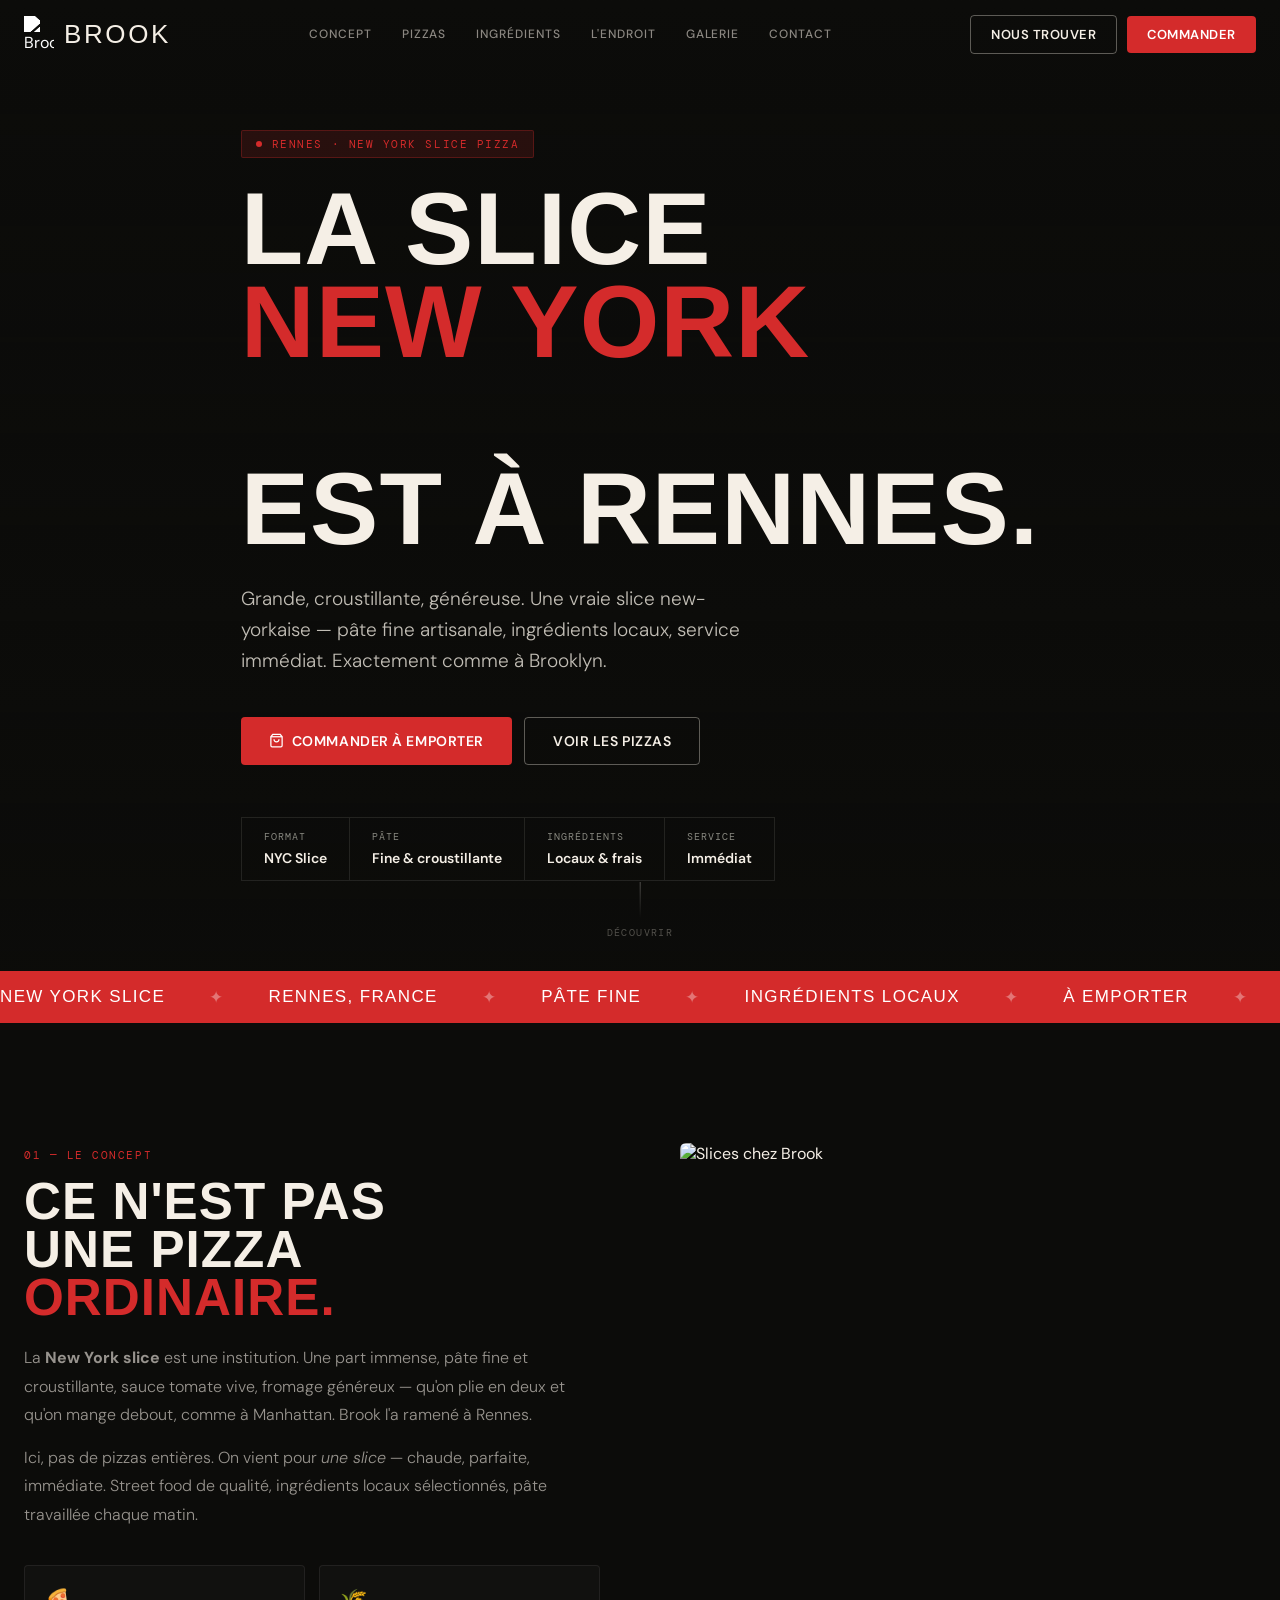
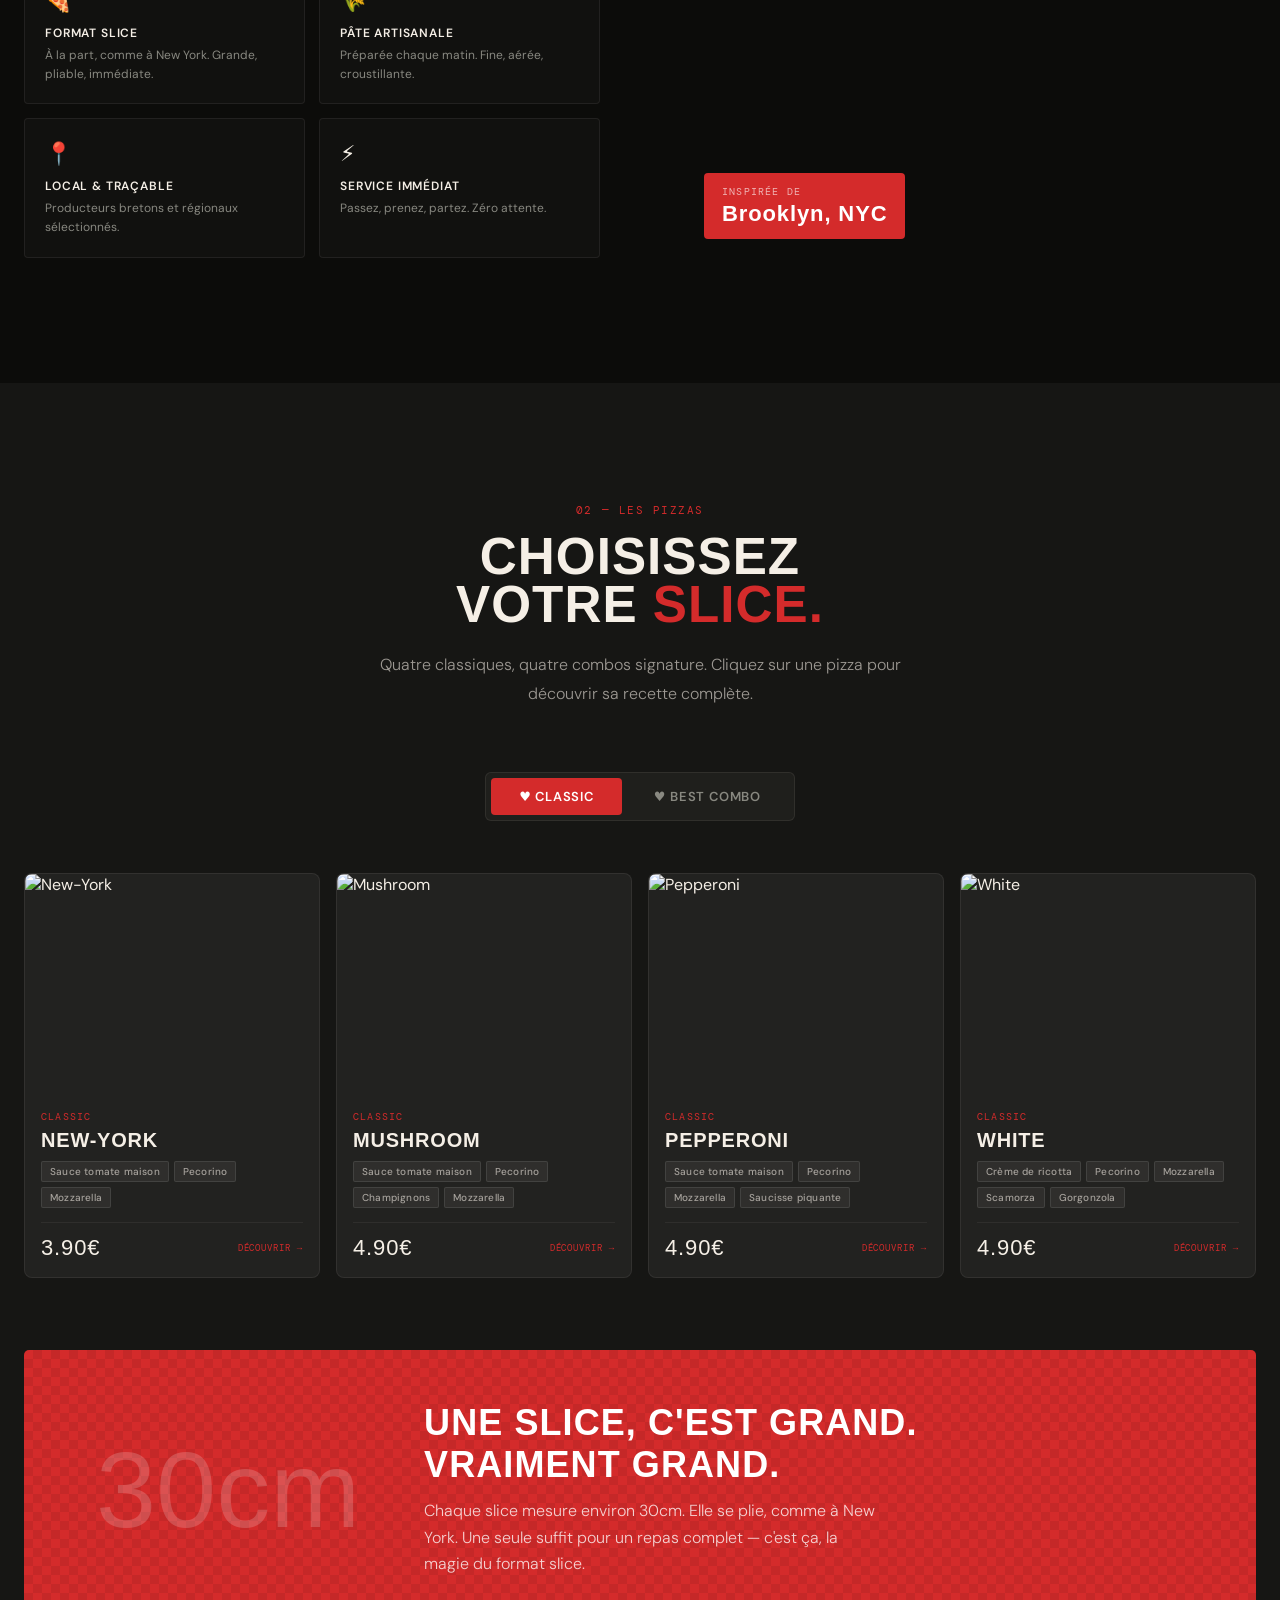
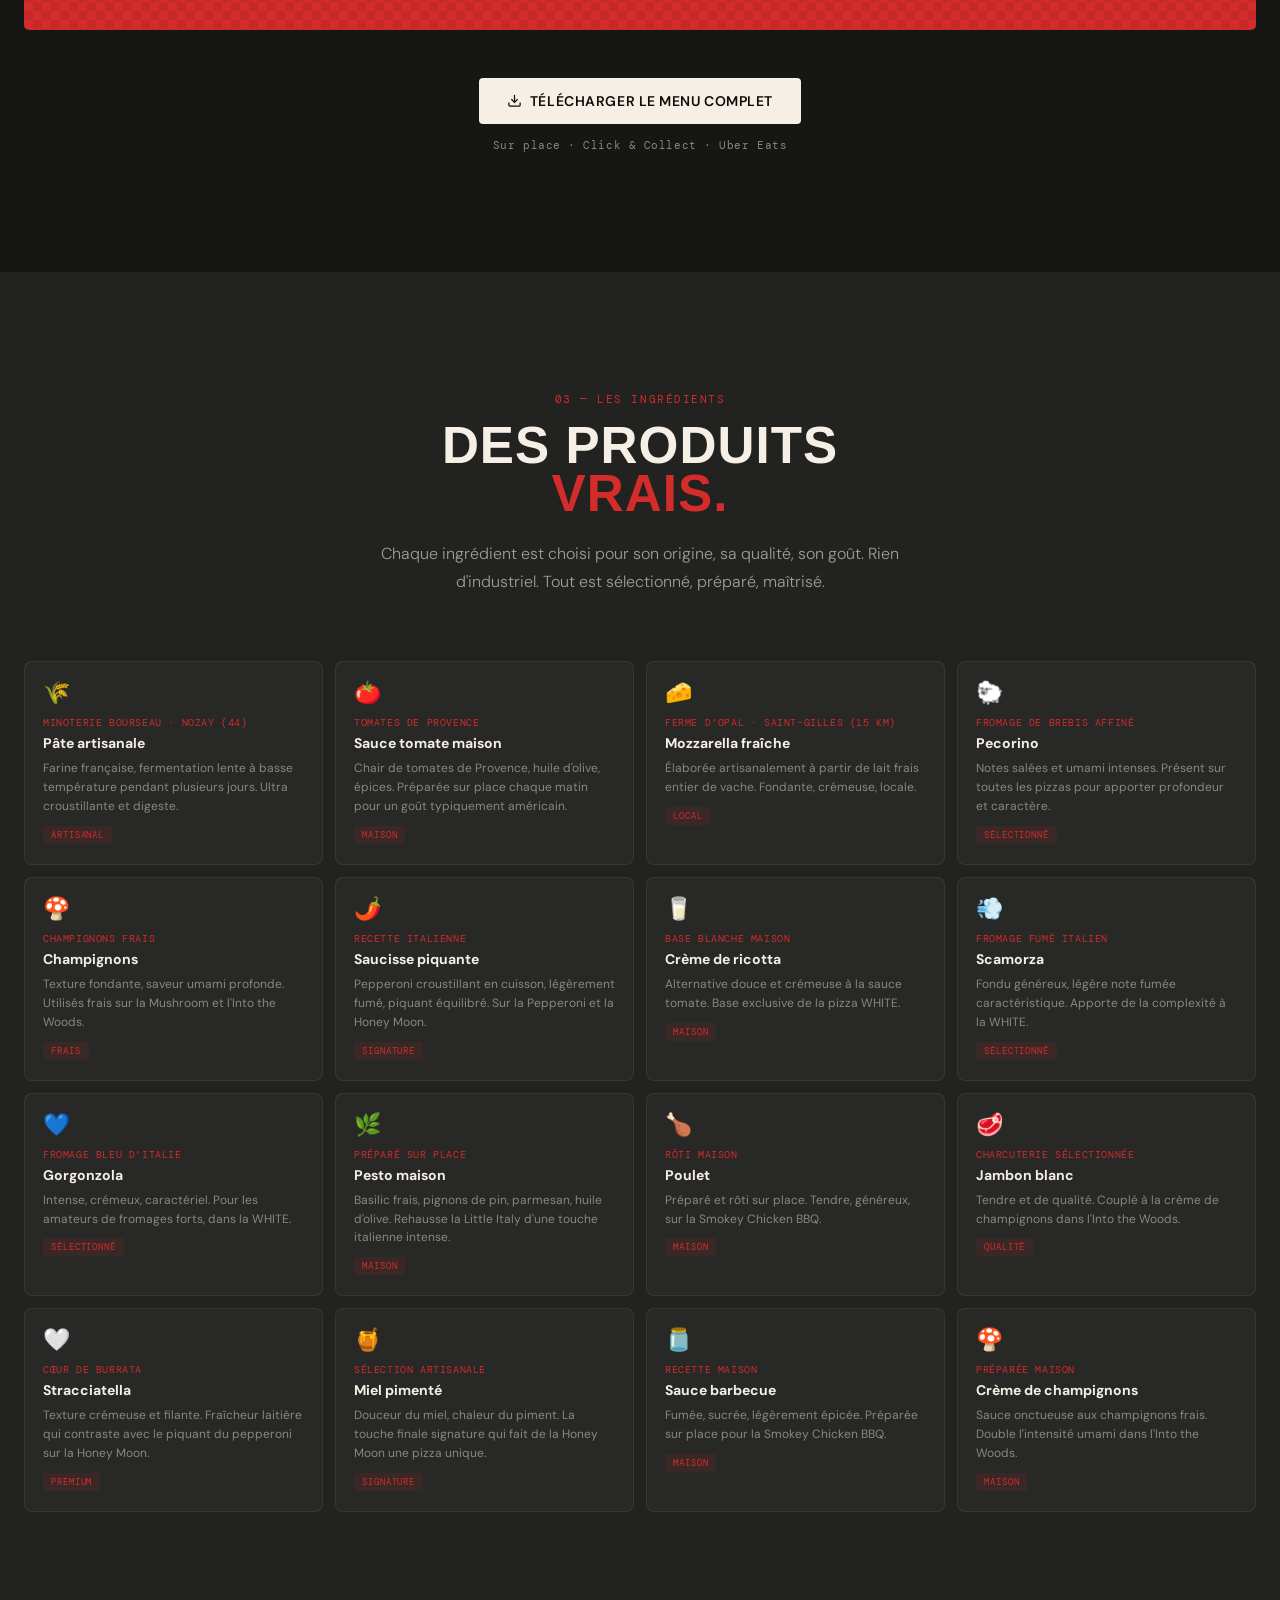
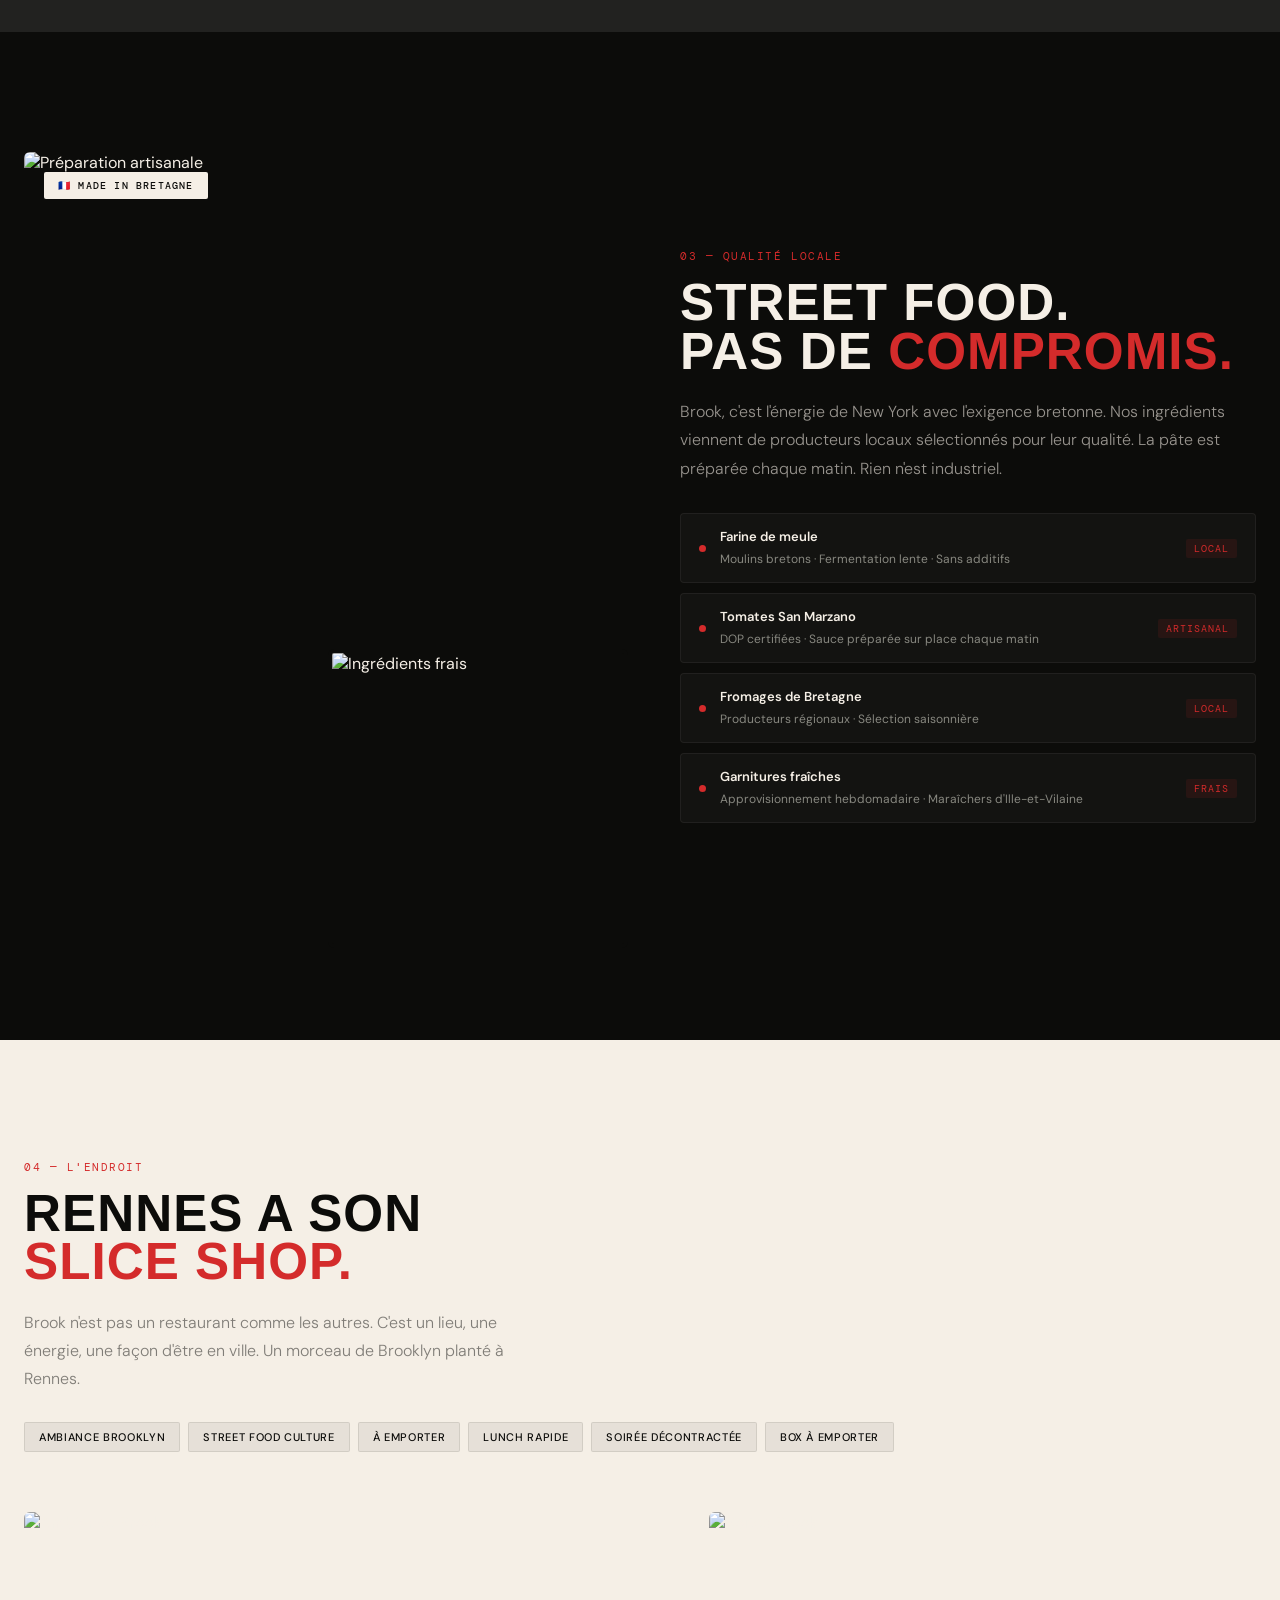
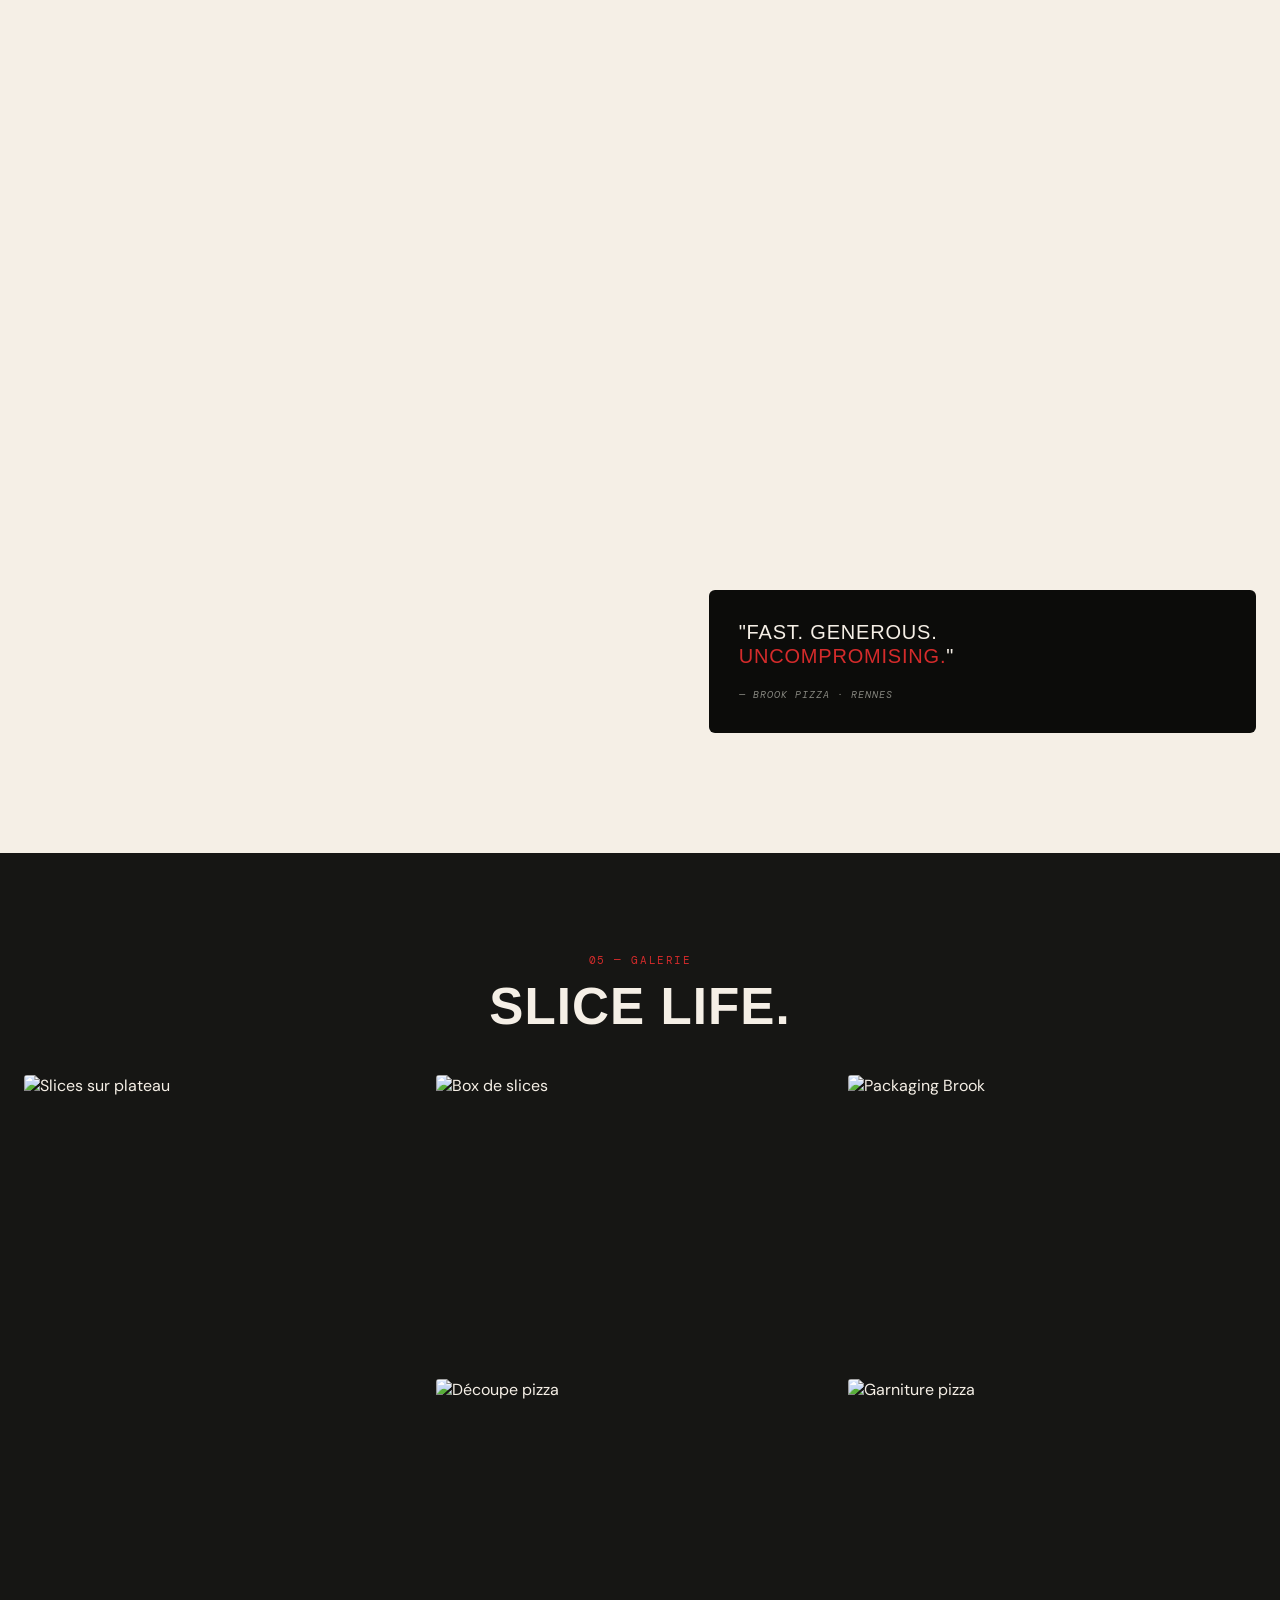
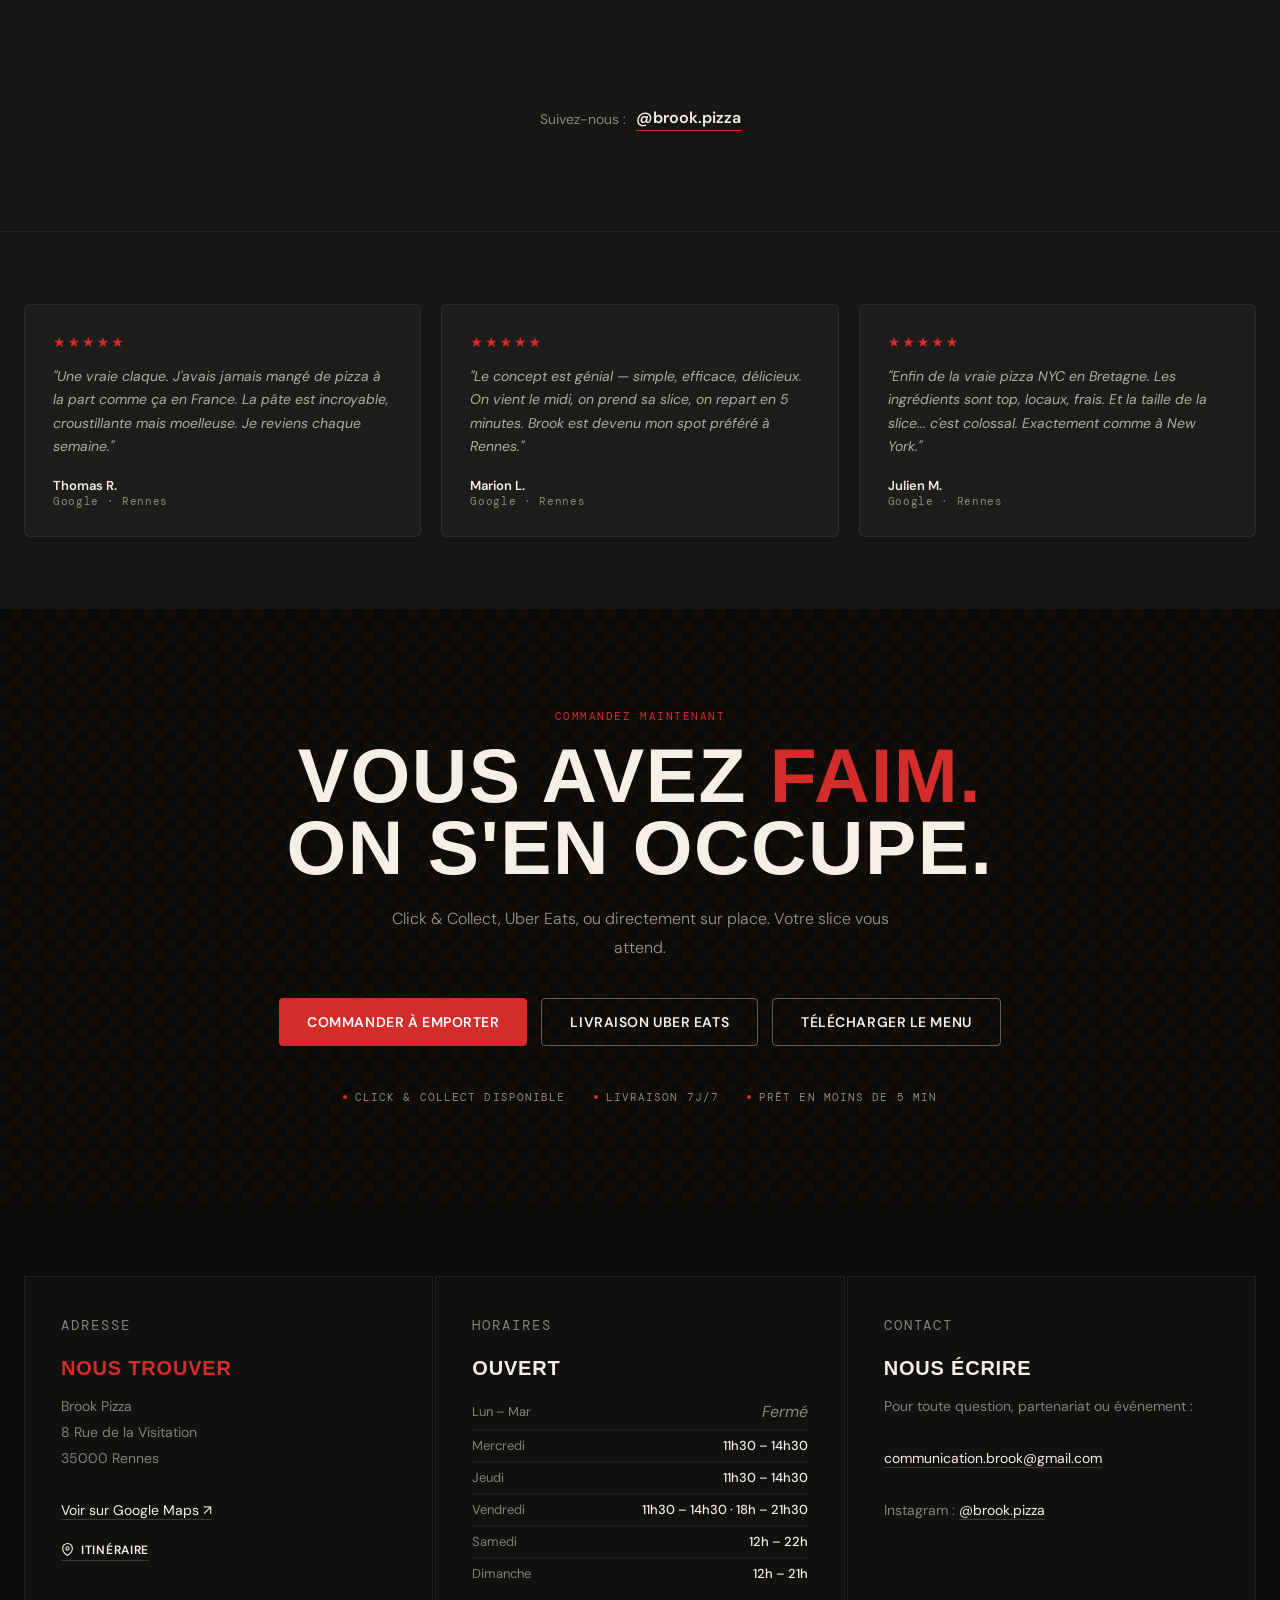
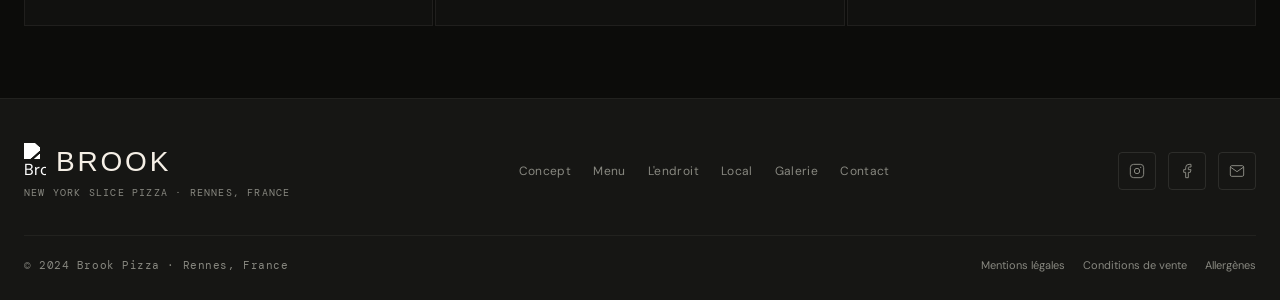
==== index.html @ 78066fda "Initial commit" ====
<!DOCTYPE html>
<html lang="fr">
<head>
  <meta charset="UTF-8" />
  <meta name="viewport" content="width=device-width, initial-scale=1.0" />
  <title>BROOK — New York Slice Pizza · Rennes</title>
  <link rel="icon" type="image/png" href="favicon.png">
  <meta name="description" content="La vraie slice new-yorkaise à Rennes. Pâte fine et croustillante, garniture généreuse, ingrédients locaux. À emporter ou en livraison." />
  <link rel="preconnect" href="https://fonts.googleapis.com" />
  <link rel="preconnect" href="https://fonts.gstatic.com" crossorigin />
  <link href="https://fonts.googleapis.com/css2?family=DM+Sans:ital,wght@0,300;0,400;0,500;0,600;1,400&family=DM+Mono:wght@400;500&display=swap" rel="stylesheet" />
  <style>
    /* ─── Reset & Tokens ─────────────────────────────────────── */
    @font-face {
      font-family: 'Heavitas';
      src: url('Heavitas.woff2') format('woff2');
      font-weight: 900;
      font-style: normal;
      font-display: swap;
    }
    @font-face {
      font-family: 'Coppa';
      src: url('coppa.woff2') format('woff2');
      font-weight: 400;
      font-style: normal;
      font-display: swap;
    }
    *, *::before, *::after { box-sizing: border-box; margin: 0; padding: 0; }
    :root {
      --coal:      #0C0C0A;
      --coal-mid:  #161614;
      --coal-soft: #222220;
      --cream:     #F5EFE6;
      --cream-dark:#EAE3D8;
      --red:       #D42B2B;
      --red-dark:  #A81F1F;
      --white:     #FFFFFF;
      --muted:     #888880;
      --font-head: 'Heavitas', 'Anton', Impact, sans-serif;
      --font-body: 'Coppa', 'DM Sans', system-ui, sans-serif;
      --font-mono: 'DM Mono', monospace;
    }
    html { scroll-behavior: smooth; font-size: 16px; }
    body { background: var(--coal); color: var(--cream); font-family: var(--font-body); -webkit-font-smoothing: antialiased; overflow-x: hidden; cursor: url('cursor-red.svg') 26 26, auto; }
    a, button, [onclick] { cursor: url('cursor-red.svg') 26 26, pointer; }
    #experience, #experience a, #experience button { cursor: url('cursor-dark.svg') 26 26, auto; }
    body.loading { overflow: hidden; }
    img { display: block; max-width: 100%; }
    a { text-decoration: none; color: inherit; }
    button { cursor: pointer; border: none; font-family: var(--font-body); }

    /* ─── LOADER ──────────────────────────────────────────────── */
    #loader {
      position: fixed; inset: 0; z-index: 9999;
      background: var(--cream);
      display: flex; flex-direction: column;
      align-items: center; justify-content: center;
      transition: transform 0.9s cubic-bezier(0.76, 0, 0.24, 1);
    }
    #loader.hide { transform: translateY(-100%); }

    .loader-inner { display: flex; flex-direction: column; align-items: center; gap: 0; }

    /* Logo container — clip reveals from top */
    .loader-logo-wrap {
      width: 100px; height: 100px;
      display: flex; align-items: center; justify-content: center;
      overflow: hidden;
      clip-path: inset(100% 0 0 0);
      animation: logoReveal 0.7s cubic-bezier(0.22, 1, 0.36, 1) 0.3s forwards;
    }
    @keyframes logoReveal {
      to { clip-path: inset(0% 0 0 0); }
    }
    .loader-logo-wrap img { width: 150px; height: auto; }

    /* BROOK wordmark — slides up */
    .loader-wordmark {
      font-family: var(--font-head);
      font-size: 52px; letter-spacing: 0.12em; color: var(--coal);
      text-transform: uppercase; line-height: 1;
      overflow: hidden; margin-top: 16px;
    }
    .loader-wordmark span {
      display: block;
      transform: translateY(100%);
      animation: wordSlide 0.6s cubic-bezier(0.22, 1, 0.36, 1) 0.7s forwards;
    }
    @keyframes wordSlide { to { transform: translateY(0); } }

    /* Tagline */
    .loader-tagline {
      font-family: var(--font-mono); font-size: 11px;
      letter-spacing: 0.18em; text-transform: uppercase; color: var(--muted);
      margin-top: 10px; opacity: 0;
      animation: fadeIn 0.5s ease 1.1s forwards;
    }
    @keyframes fadeIn { to { opacity: 1; } }

    /* Progress bar */
    .loader-bar-wrap {
      width: 160px; height: 2px; background: rgba(12,12,10,0.12);
      border-radius: 2px; margin-top: 36px; overflow: hidden;
      opacity: 0; animation: fadeIn 0.4s ease 1s forwards;
    }
    .loader-bar {
      height: 100%; width: 0; background: var(--red);
      border-radius: 2px;
      animation: barFill 1s cubic-bezier(0.4, 0, 0.2, 1) 1.1s forwards;
    }
    @keyframes barFill { to { width: 100%; } }

    /* ─── Utility ─────────────────────────────────────────────── */
    .container { max-width: 1280px; margin: 0 auto; padding: 0 24px; }
    .reveal { opacity: 0; transform: translateY(28px); transition: opacity 0.65s ease, transform 0.65s ease; }
    .reveal.visible { opacity: 1; transform: none; }
    .reveal-left { opacity: 0; transform: translateX(-36px); transition: opacity 0.65s ease, transform 0.65s ease; }
    .reveal-left.visible { opacity: 1; transform: none; }
    .reveal-right { opacity: 0; transform: translateX(36px); transition: opacity 0.65s ease, transform 0.65s ease; }
    .reveal-right.visible { opacity: 1; transform: none; }

    /* ─── Buttons ─────────────────────────────────────────────── */
    .btn {
      display: inline-flex; align-items: center; gap: 8px;
      padding: 14px 28px; border-radius: 4px;
      font-family: var(--font-body); font-weight: 600; font-size: 14px;
      letter-spacing: 0.04em; text-transform: uppercase;
      transition: all 0.2s ease; white-space: nowrap;
    }
    .btn-red { background: var(--red); color: #fff; }
    .btn-red:hover { background: var(--red-dark); transform: translateY(-1px); box-shadow: 0 8px 24px rgba(212,43,43,0.35); }
    .btn-outline { background: transparent; color: var(--cream); border: 1.5px solid rgba(245,239,230,0.35); }
    .btn-outline:hover { border-color: var(--cream); background: rgba(245,239,230,0.06); }
    .btn-cream { background: var(--cream); color: var(--coal); }
    .btn-cream:hover { background: #fff; transform: translateY(-1px); box-shadow: 0 8px 24px rgba(245,239,230,0.15); }
    .btn-sm { padding: 10px 20px; font-size: 13px; }

    /* ─── NAV ─────────────────────────────────────────────────── */
    #nav {
      position: fixed; top: 0; left: 0; right: 0; z-index: 100;
      transition: background 0.3s ease, box-shadow 0.3s ease;
    }
    #nav.scrolled {
      background: rgba(12,12,10,0.94);
      backdrop-filter: blur(14px);
      box-shadow: 0 1px 0 rgba(255,255,255,0.05);
    }
    .nav-inner { display: flex; align-items: center; justify-content: space-between; height: 68px; }
    .nav-logo { display: flex; align-items: center; gap: 10px; }
    .nav-logo img { width: 30px; height: auto; }
    .nav-logo span {
      font-family: var(--font-head); font-size: 26px; letter-spacing: 0.1em;
      color: var(--cream); line-height: 1;
    }
    .nav-links { display: flex; align-items: center; gap: 30px; }
    .nav-links a {
      font-size: 12px; font-weight: 500; letter-spacing: 0.08em;
      text-transform: uppercase; color: rgba(245,239,230,0.55);
      transition: color 0.2s;
    }
    .nav-links a:hover { color: var(--cream); }
    .nav-ctas { display: flex; align-items: center; gap: 10px; }
    .nav-burger { display: none; flex-direction: column; gap: 5px; padding: 8px; background: none; }
    .nav-burger span { display: block; width: 24px; height: 1.5px; background: var(--cream); }

    /* Mobile */
    .mobile-menu {
      display: none; position: fixed; inset: 0; background: var(--coal);
      z-index: 99; flex-direction: column; align-items: center; justify-content: center; gap: 28px;
    }
    .mobile-menu.open { display: flex; }
    .mobile-menu a { font-family: var(--font-head); font-size: 38px; letter-spacing: 0.06em; color: var(--cream); text-transform: uppercase; }
    .mobile-menu a:hover { color: var(--red); }

    /* ─── HERO ────────────────────────────────────────────────── */
    #hero { position: relative; min-height: 100vh; display: flex; align-items: center; overflow: hidden; }
    .hero-bg {
      position: absolute; inset: 0;
      background:
        linear-gradient(to bottom, rgba(12,12,10,0.5) 0%, rgba(12,12,10,0.25) 35%, rgba(12,12,10,0.82) 100%);
    }
    .hero-img {
      position: absolute; inset: 0;
      background: url('SHOOT_BROOK-12.webp') center/cover no-repeat;
      z-index: -1;
      transform: scale(1.04);
      animation: heroZoom 12s ease-out forwards;
    }
    @keyframes heroZoom { to { transform: scale(1); } }
    .hero-content { position: relative; z-index: 2; padding: 130px 0 90px; }
    .hero-eyebrow {
      display: inline-flex; align-items: center; gap: 10px;
      background: rgba(212,43,43,0.14); border: 1px solid rgba(212,43,43,0.28);
      padding: 6px 14px; border-radius: 2px; margin-bottom: 24px;
    }
    .hero-eyebrow span { font-family: var(--font-mono); font-size: 11px; letter-spacing: 0.14em; text-transform: uppercase; color: var(--red); }
    .hero-dot { width: 6px; height: 6px; background: var(--red); border-radius: 50%; animation: pulse 2s infinite; }
    @keyframes pulse { 0%,100%{opacity:1} 50%{opacity:0.25} }
    .hero-title {
      font-family: var(--font-head); font-size: clamp(54px, 8vw, 116px);
      line-height: 0.91; letter-spacing: 0.01em; text-transform: uppercase;
      color: var(--cream); margin-bottom: 28px;
    }
    .hero-title em { color: var(--red); font-style: normal; display: block; }
    .hero-sub { font-size: clamp(16px, 1.8vw, 19px); font-weight: 300; line-height: 1.65; color: rgba(245,239,230,0.78); max-width: 500px; margin-bottom: 40px; }
    .hero-ctas { display: flex; flex-wrap: wrap; gap: 12px; margin-bottom: 52px; }
    .hero-proof { display: flex; flex-wrap: wrap; align-items: stretch; }
    .proof-item { padding: 12px 22px; border: 1px solid rgba(245,239,230,0.1); border-right: none; }
    .proof-item:last-child { border-right: 1px solid rgba(245,239,230,0.1); }
    .proof-item p { font-family: var(--font-mono); font-size: 10px; letter-spacing: 0.1em; text-transform: uppercase; color: var(--muted); margin-bottom: 4px; }
    .proof-item strong { font-size: 14px; font-weight: 600; color: var(--cream); }
    .hero-scroll { position: absolute; bottom: 32px; left: 50%; transform: translateX(-50%); display: flex; flex-direction: column; align-items: center; gap: 8px; font-family: var(--font-mono); font-size: 10px; letter-spacing: 0.14em; text-transform: uppercase; color: rgba(245,239,230,0.3); z-index: 2; }
    .scroll-line { width: 1px; height: 36px; background: linear-gradient(to bottom, rgba(245,239,230,0.3), transparent); animation: sd 2s ease-in-out infinite; }
    @keyframes sd { 0%{opacity:0;transform:scaleY(0);transform-origin:top} 50%{opacity:1;transform:scaleY(1)} 100%{opacity:0;transform:scaleY(1);transform-origin:bottom} }

    /* ─── STRIP ───────────────────────────────────────────────── */
    .strip { background: var(--red); padding: 15px 0; overflow: hidden; white-space: nowrap; }
    .strip-inner { display: inline-flex; gap: 44px; animation: marquee 20s linear infinite; }
    .strip-inner span { font-family: var(--font-head); font-size: 17px; letter-spacing: 0.08em; text-transform: uppercase; color: #fff; flex-shrink: 0; }
    .strip-inner .sep { color: rgba(255,255,255,0.35); }
    @keyframes marquee { from{transform:translateX(0)} to{transform:translateX(-50%)} }

    /* ─── CONCEPT ─────────────────────────────────────────────── */
    #concept { padding: 120px 0; }
    .concept-grid { display: grid; grid-template-columns: 1fr 1fr; gap: 80px; align-items: center; }
    .concept-label { font-family: var(--font-mono); font-size: 11px; letter-spacing: 0.14em; text-transform: uppercase; color: var(--red); margin-bottom: 16px; }
    .section-title { font-family: var(--font-head); font-size: clamp(34px, 4vw, 60px); line-height: 0.94; letter-spacing: 0.02em; text-transform: uppercase; color: var(--cream); margin-bottom: 22px; }
    .section-title em { color: var(--red); font-style: normal; }
    .section-body { font-size: 16px; font-weight: 300; line-height: 1.78; color: rgba(245,239,230,0.6); margin-bottom: 28px; }
    .concept-pillars { display: grid; grid-template-columns: 1fr 1fr; gap: 14px; margin-top: 36px; }
    .pillar { padding: 20px; border: 1px solid rgba(245,239,230,0.07); border-radius: 4px; background: rgba(245,239,230,0.025); }
    .pillar-icon { font-size: 22px; margin-bottom: 10px; }
    .pillar h4 { font-size: 12px; font-weight: 600; letter-spacing: 0.07em; text-transform: uppercase; color: var(--cream); margin-bottom: 5px; }
    .pillar p { font-size: 12px; color: var(--muted); line-height: 1.55; }
    .concept-visual { position: relative; border-radius: 6px; overflow: hidden; aspect-ratio: 4/5; }
    .concept-visual img { width: 100%; height: 100%; object-fit: cover; }
    .concept-badge { position: absolute; bottom: 24px; left: 24px; background: var(--red); padding: 12px 18px; border-radius: 4px; }
    .concept-badge p { font-family: var(--font-mono); font-size: 10px; letter-spacing: 0.12em; text-transform: uppercase; color: rgba(255,255,255,0.65); margin-bottom: 3px; }
    .concept-badge strong { font-family: var(--font-head); font-size: 22px; color: #fff; letter-spacing: 0.04em; }

    /* ─── SLICES ──────────────────────────────────────────────── */
    #slice { padding: 120px 0; background: var(--coal-mid); }
    .slice-header { text-align: center; max-width: 580px; margin: 0 auto 64px; }
    .slice-grid { display: grid; grid-template-columns: repeat(3, 1fr); gap: 3px; }
    .slice-card { position: relative; overflow: hidden; aspect-ratio: 3/4; }
    .slice-card img { width: 100%; height: 100%; object-fit: cover; transition: transform 0.6s ease; }
    .slice-card:hover img { transform: scale(1.05); }
    .slice-overlay { position: absolute; inset: 0; background: linear-gradient(to top, rgba(12,12,10,0.92) 0%, transparent 55%); }
    .slice-content { position: absolute; bottom: 24px; left: 24px; right: 24px; }
    .slice-num { font-family: var(--font-mono); font-size: 10px; letter-spacing: 0.14em; text-transform: uppercase; color: var(--red); margin-bottom: 7px; }
    .slice-name { font-family: var(--font-head); font-size: 24px; letter-spacing: 0.04em; text-transform: uppercase; color: var(--cream); margin-bottom: 6px; }
    .slice-desc { font-size: 12px; color: rgba(245,239,230,0.55); line-height: 1.45; }
    .size-callout {
      display: flex; align-items: center; gap: 64px;
      padding: 52px 72px; margin-top: 72px;
      background: var(--red); border-radius: 5px; overflow: hidden; position: relative;
    }
    .size-callout::before { content:''; position:absolute; inset:0; background: repeating-conic-gradient(rgba(0,0,0,0.07) 0% 25%, transparent 0% 50%); background-size:18px 18px; }
    .size-callout>*{position:relative;z-index:1;}
    .size-number { font-family: var(--font-head); font-size: 108px; line-height: 1; color: rgba(255,255,255,0.18); flex-shrink: 0; }
    .size-text h3 { font-family: var(--font-head); font-size: 36px; text-transform: uppercase; color: #fff; letter-spacing: 0.03em; margin-bottom: 12px; }
    .size-text p { font-size: 16px; font-weight: 300; color: rgba(255,255,255,0.78); line-height: 1.65; max-width: 460px; }
    .slice-cta { text-align: center; margin-top: 48px; }
    .slice-note { font-family: var(--font-mono); font-size: 11px; color: var(--muted); margin-top: 14px; letter-spacing: 0.05em; }

    /* ─── LOCAL ───────────────────────────────────────────────── */
    #local { padding: 120px 0; }
    .local-grid { display: grid; grid-template-columns: 1fr 1fr; gap: 80px; align-items: center; }
    .local-visual { position: relative; }
    .local-img-main { border-radius: 6px; overflow: hidden; aspect-ratio: 3/4; }
    .local-img-main img { width: 100%; height: 100%; object-fit: cover; }
    .local-img-secondary { position: absolute; bottom: -28px; right: -28px; width: 52%; aspect-ratio: 1; border-radius: 6px; overflow: hidden; border: 4px solid var(--coal); }
    .local-img-secondary img { width: 100%; height: 100%; object-fit: cover; }
    .local-tag { position: absolute; top: 20px; left: 20px; background: var(--cream); color: var(--coal); padding: 7px 14px; border-radius: 2px; font-family: var(--font-mono); font-size: 10px; letter-spacing: 0.12em; text-transform: uppercase; font-weight: 500; }
    .ingredients-list { display: flex; flex-direction: column; gap: 10px; margin-top: 30px; }
    .ing-item { display: flex; align-items: center; gap: 14px; padding: 14px 18px; background: rgba(245,239,230,0.03); border: 1px solid rgba(245,239,230,0.06); border-radius: 4px; transition: background 0.2s; }
    .ing-item:hover { background: rgba(245,239,230,0.06); }
    .ing-dot { width: 7px; height: 7px; background: var(--red); border-radius: 50%; flex-shrink: 0; }
    .ing-text { flex: 1; }
    .ing-text strong { display: block; font-size: 13px; font-weight: 600; color: var(--cream); margin-bottom: 2px; }
    .ing-text span { font-size: 12px; color: var(--muted); }
    .ing-badge { font-family: var(--font-mono); font-size: 10px; letter-spacing: 0.1em; text-transform: uppercase; color: var(--red); background: rgba(212,43,43,0.1); padding: 3px 8px; border-radius: 2px; flex-shrink: 0; }

    /* ─── EXPERIENCE ──────────────────────────────────────────── */
    #experience { padding: 120px 0; background: var(--cream); }
    #experience .section-title { color: var(--coal); }
    #experience .section-body { color: rgba(12,12,10,0.5); }
    #experience .concept-label { color: var(--red); }
    .exp-grid { display: grid; grid-template-columns: 1.2fr 1fr; gap: 28px; margin-top: 60px; }
    .exp-main { border-radius: 6px; overflow: hidden; aspect-ratio: 4/5; }
    .exp-main img { width: 100%; height: 100%; object-fit: cover; }
    .exp-side { display: flex; flex-direction: column; gap: 14px; }
    .exp-small { border-radius: 6px; overflow: hidden; flex: 1; min-height: 180px; }
    .exp-small img { width: 100%; height: 100%; object-fit: cover; }
    .exp-quote { background: var(--coal); padding: 30px; border-radius: 6px; flex-shrink: 0; }
    .exp-quote blockquote { font-family: var(--font-head); font-size: 20px; text-transform: uppercase; letter-spacing: 0.04em; color: var(--cream); line-height: 1.2; margin-bottom: 14px; }
    .exp-quote blockquote em { color: var(--red); font-style: normal; }
    .exp-quote cite { font-family: var(--font-mono); font-size: 10px; letter-spacing: 0.1em; text-transform: uppercase; color: var(--muted); }
    .vibe-tags { display: flex; flex-wrap: wrap; gap: 8px; margin-top: 28px; }
    .vibe-tag { padding: 7px 14px; background: rgba(12,12,10,0.06); border-radius: 2px; font-size: 11px; font-weight: 500; letter-spacing: 0.06em; text-transform: uppercase; color: var(--coal); border: 1px solid rgba(12,12,10,0.09); }

    /* ─── GALLERY ─────────────────────────────────────────────── */
    #gallery { padding: 100px 0; background: var(--coal-mid); }
    .gallery-title { text-align: center; margin-bottom: 44px; }
    .gallery-grid { display: grid; grid-template-columns: repeat(3, 1fr); grid-auto-rows: 300px; gap: 4px; }
    .gallery-item { overflow: hidden; border-radius: 3px; }
    .gallery-item img { width: 100%; height: 100%; object-fit: cover; transition: transform 0.5s ease; }
    .gallery-item:hover img { transform: scale(1.06); }
    .gallery-item.tall { grid-row: span 2; }
    .gallery-social { display: flex; align-items: center; justify-content: center; gap: 10px; margin-top: 28px; }
    .gallery-social p { font-size: 14px; color: var(--muted); }
    .gallery-social a { color: var(--cream); font-weight: 600; border-bottom: 1px solid var(--red); padding-bottom: 2px; }

    /* ─── REVIEWS ─────────────────────────────────────────────── */
    .reviews { padding: 72px 0; background: var(--coal-mid); border-top: 1px solid rgba(245,239,230,0.05); }
    .reviews-grid { display: grid; grid-template-columns: repeat(3, 1fr); gap: 20px; }
    .review-card { padding: 28px; background: rgba(245,239,230,0.03); border: 1px solid rgba(245,239,230,0.07); border-radius: 6px; }
    .stars { color: var(--red); font-size: 14px; margin-bottom: 14px; letter-spacing: 2px; }
    .review-text { font-size: 14px; line-height: 1.68; color: rgba(245,239,230,0.68); margin-bottom: 18px; font-style: italic; }
    .review-author { display: flex; align-items: center; gap: 10px; }
    .review-name { font-size: 13px; font-weight: 600; color: var(--cream); }
    .review-meta { font-size: 11px; color: var(--muted); font-family: var(--font-mono); letter-spacing: 0.06em; }

    /* ─── ORDER ───────────────────────────────────────────────── */
    #order {
      padding: 100px 0; text-align: center; position: relative; overflow: hidden;
      background: url('SHOOT_BROOK-66.webp') center/cover no-repeat;
    }
    #order::before { content:''; position:absolute; inset:0; background: rgba(12,12,10,0.88); }
    #order::after { content:''; position:absolute; inset:0; background: repeating-conic-gradient(rgba(212,43,43,0.04) 0% 25%, transparent 0% 50%); background-size:22px 22px; }
    .order-inner { position: relative; z-index: 1; }
    .order-inner .section-title { font-size: clamp(44px, 6vw, 88px); }
    .order-inner .section-body { max-width: 520px; margin: 0 auto 36px; color: rgba(245,239,230,0.6); }
    .order-ctas { display: flex; flex-wrap: wrap; gap: 14px; justify-content: center; margin-bottom: 44px; }
    .order-options { display: flex; flex-wrap: wrap; justify-content: center; gap: 28px; }
    .order-option { display: flex; align-items: center; gap: 8px; font-family: var(--font-mono); font-size: 11px; letter-spacing: 0.1em; text-transform: uppercase; color: var(--muted); }
    .order-option::before { content:''; display:block; width:4px; height:4px; background:var(--red); border-radius:50%; }

    /* ─── INFO ────────────────────────────────────────────────── */
    #info { padding: 72px 0; }
    .info-grid { display: grid; grid-template-columns: repeat(3, 1fr); gap: 2px; }
    .info-block { padding: 36px; background: rgba(245,239,230,0.025); border: 1px solid rgba(245,239,230,0.06); }
    .info-label { font-family: var(--font-mono); font-size: 10px; letter-spacing: 0.14em; text-transform: uppercase; color: var(--red); margin-bottom: 18px; }
    .info-block h3 { font-family: var(--font-head); font-size: 20px; text-transform: uppercase; letter-spacing: 0.04em; color: var(--cream); margin-bottom: 14px; }
    .info-block p { font-size: 14px; line-height: 1.85; color: rgba(245,239,230,0.5); }
    .info-block a { color: var(--cream); border-bottom: 1px solid rgba(245,239,230,0.18); transition: border-color 0.2s; }
    .info-block a:hover { border-color: var(--red); }
    .hours-row { display: flex; justify-content: space-between; align-items: center; padding: 7px 0; border-bottom: 1px solid rgba(245,239,230,0.05); }
    .hours-row:last-child { border-bottom: none; }
    .hours-day { font-size: 13px; color: rgba(245,239,230,0.5); }
    .hours-time { font-size: 13px; font-weight: 500; color: var(--cream); }
    .hours-closed { color: var(--muted); font-style: italic; }
    .map-link { display: inline-flex; align-items: center; gap: 7px; margin-top: 18px; font-size: 12px; font-weight: 600; letter-spacing: 0.06em; text-transform: uppercase; color: var(--red); border-bottom: 1px solid rgba(212,43,43,0.25); padding-bottom: 2px; }

    /* ─── FOOTER ──────────────────────────────────────────────── */
    footer { background: var(--coal-mid); border-top: 1px solid rgba(245,239,230,0.05); padding: 44px 0 28px; }
    .footer-inner { display: flex; align-items: center; justify-content: space-between; flex-wrap: wrap; gap: 20px; margin-bottom: 36px; }
    .footer-logo-wrap { display: flex; align-items: center; gap: 10px; }
    .footer-logo-wrap img { width: 26px; height: auto; }
    .footer-logo { font-family: var(--font-head); font-size: 28px; letter-spacing: 0.1em; color: var(--cream); }
    .footer-tagline { font-family: var(--font-mono); font-size: 10px; letter-spacing: 0.12em; text-transform: uppercase; color: var(--muted); margin-top: 6px; }
    .footer-links { display: flex; gap: 22px; flex-wrap: wrap; }
    .footer-links a { font-size: 12px; color: var(--muted); transition: color 0.2s; letter-spacing: 0.03em; }
    .footer-links a:hover { color: var(--cream); }
    .footer-social { display: flex; gap: 12px; }
    .social-btn { width: 38px; height: 38px; border: 1px solid rgba(245,239,230,0.1); border-radius: 4px; display: flex; align-items: center; justify-content: center; color: var(--muted); transition: all 0.2s; }
    .social-btn:hover { border-color: var(--red); color: var(--red); }
    .footer-bottom { display: flex; align-items: center; justify-content: space-between; flex-wrap: wrap; gap: 10px; padding-top: 22px; border-top: 1px solid rgba(245,239,230,0.05); }
    .footer-bottom p { font-size: 11px; color: var(--muted); font-family: var(--font-mono); letter-spacing: 0.05em; }
    .footer-legal { display: flex; gap: 18px; }
    .footer-legal a { font-size: 11px; color: var(--muted); transition: color 0.2s; }
    .footer-legal a:hover { color: var(--cream); }

    /* ─── PIZZA TABS ─────────────────────────────────────────────── */
    .pizza-tabs {
      display: flex; align-items: center; justify-content: center;
      gap: 4px; margin: 0 auto 52px;
      background: rgba(245,239,230,0.04); border: 1px solid rgba(245,239,230,0.08);
      border-radius: 6px; padding: 5px; width: fit-content;
    }
    .pizza-tab {
      padding: 10px 28px; border-radius: 4px;
      font-family: var(--font-body); font-size: 13px; font-weight: 600;
      letter-spacing: 0.06em; text-transform: uppercase;
      color: var(--muted); background: transparent; border: none; cursor: pointer;
      transition: all 0.2s ease;
    }
    .pizza-tab.active { background: var(--red); color: #fff; }
    .pizza-tab:hover:not(.active) { color: var(--cream); }

    /* ─── PIZZA GRID ──────────────────────────────────────────────── */
    .pizza-grid { display: grid; grid-template-columns: repeat(4, 1fr); gap: 16px; margin-bottom: 60px; }
    .pizza-card[data-category="bestcombo"] { display: none; }
    .pizza-card {
      background: var(--coal-soft); border: 1px solid rgba(245,239,230,0.07);
      border-radius: 8px; overflow: hidden; cursor: pointer;
      transition: transform 0.25s ease, border-color 0.25s ease, box-shadow 0.25s ease;
    }
    .pizza-card:hover { transform: translateY(-5px); border-color: rgba(212,43,43,0.4); box-shadow: 0 20px 48px rgba(0,0,0,0.5); }
    .pizza-card-img { width: 100%; aspect-ratio: 4/3; overflow: hidden; }
    .pizza-card-img img { width: 100%; height: 100%; object-fit: cover; transition: transform 0.5s ease; }
    .pizza-card:hover .pizza-card-img img { transform: scale(1.06); }
    .pizza-card-body { padding: 16px; }
    .pizza-card-category { font-family: var(--font-mono); font-size: 10px; letter-spacing: 0.12em; text-transform: uppercase; color: var(--red); margin-bottom: 6px; }
    .pizza-card-name { font-family: var(--font-head); font-size: 20px; text-transform: uppercase; letter-spacing: 0.04em; color: var(--cream); line-height: 1.1; margin-bottom: 10px; }
    .pizza-card-ingredients { display: flex; flex-wrap: wrap; gap: 5px; margin-bottom: 14px; min-height: 46px; }
    .pizza-ing-tag { font-size: 10px; font-weight: 500; background: rgba(245,239,230,0.06); border: 1px solid rgba(245,239,230,0.1); padding: 3px 8px; border-radius: 2px; color: rgba(245,239,230,0.6); letter-spacing: 0.02em; }
    .pizza-card-footer { display: flex; align-items: center; justify-content: space-between; padding-top: 12px; border-top: 1px solid rgba(245,239,230,0.06); }
    .pizza-card-price { font-family: var(--font-head); font-size: 22px; color: var(--cream); letter-spacing: 0.04em; }
    .pizza-discover { font-family: var(--font-mono); font-size: 9px; letter-spacing: 0.1em; text-transform: uppercase; color: var(--red); }
    .pizza-discover::after { content: ' →'; }

    /* ─── PIZZA MODAL ─────────────────────────────────────────────── */
    .pizza-modal-overlay {
      position: fixed; inset: 0; z-index: 200;
      background: rgba(12,12,10,0.9); backdrop-filter: blur(12px);
      display: flex; align-items: center; justify-content: center; padding: 20px;
      opacity: 0; pointer-events: none; transition: opacity 0.3s ease;
    }
    .pizza-modal-overlay.open { opacity: 1; pointer-events: all; }
    .pizza-modal {
      position: relative; background: var(--coal-mid);
      border: 1px solid rgba(245,239,230,0.1); border-radius: 12px;
      width: 100%; max-width: 620px; overflow: hidden;
      transform: translateY(24px); transition: transform 0.35s cubic-bezier(0.22,1,0.36,1);
      max-height: 90vh; overflow-y: auto;
    }
    .pizza-modal-overlay.open .pizza-modal { transform: translateY(0); }
    .modal-img { width: 100%; aspect-ratio: 16/7; overflow: hidden; }
    .modal-img img { width: 100%; height: 100%; object-fit: cover; }
    .modal-body { padding: 30px 32px 32px; }
    .modal-category { font-family: var(--font-mono); font-size: 10px; letter-spacing: 0.14em; text-transform: uppercase; color: var(--red); margin-bottom: 8px; }
    .modal-name { font-family: var(--font-head); font-size: 44px; text-transform: uppercase; letter-spacing: 0.03em; color: var(--cream); line-height: 0.93; margin-bottom: 10px; }
    .modal-tagline { font-size: 14px; color: var(--muted); font-style: italic; margin-bottom: 14px; }
    .modal-desc { font-size: 15px; font-weight: 300; line-height: 1.72; color: rgba(245,239,230,0.62); margin-bottom: 26px; }
    .modal-section-title { font-family: var(--font-mono); font-size: 10px; letter-spacing: 0.14em; text-transform: uppercase; color: var(--muted); margin-bottom: 12px; }
    .modal-ingredients-list { display: flex; flex-wrap: wrap; gap: 8px; margin-bottom: 28px; }
    .modal-ing-chip { display: flex; align-items: center; gap: 8px; background: rgba(245,239,230,0.05); border: 1px solid rgba(245,239,230,0.1); padding: 8px 14px; border-radius: 4px; }
    .modal-ing-chip span { font-size: 13px; font-weight: 500; color: var(--cream); }
    .modal-ing-dot { width: 6px; height: 6px; background: var(--red); border-radius: 50%; flex-shrink: 0; }
    .modal-footer { display: flex; align-items: center; justify-content: space-between; flex-wrap: wrap; gap: 16px; padding-top: 22px; border-top: 1px solid rgba(245,239,230,0.08); }
    .modal-price { font-family: var(--font-head); font-size: 40px; color: var(--cream); letter-spacing: 0.04em; }
    .modal-price-note { font-family: var(--font-mono); font-size: 10px; letter-spacing: 0.1em; text-transform: uppercase; color: var(--muted); margin-top: 3px; }
    .modal-close-btn {
      position: absolute; top: 18px; right: 18px; z-index: 10;
      width: 38px; height: 38px; border-radius: 50%;
      background: rgba(12,12,10,0.7); border: 1px solid rgba(245,239,230,0.15);
      display: flex; align-items: center; justify-content: center;
      color: var(--cream); cursor: pointer; font-size: 16px; line-height: 1;
      transition: background 0.2s;
    }
    .modal-close-btn:hover { background: var(--red); border-color: var(--red); }

    /* ─── INGREDIENTS SECTION ─────────────────────────────────────── */
    #ingredients { padding: 120px 0; background: var(--coal-soft); }
    .ingredients-header { text-align: center; max-width: 560px; margin: 0 auto 64px; }
    .ingredients-mega-grid { display: grid; grid-template-columns: repeat(4, 1fr); gap: 12px; }
    .ingredient-block { background: rgba(245,239,230,0.03); border: 1px solid rgba(245,239,230,0.07); border-radius: 8px; padding: 20px 18px; transition: background 0.2s ease, border-color 0.2s ease; }
    .ingredient-block:hover { background: rgba(245,239,230,0.055); border-color: rgba(212,43,43,0.22); }
    .ingredient-icon { font-size: 22px; margin-bottom: 12px; line-height: 1; }
    .ingredient-origin { font-family: var(--font-mono); font-size: 10px; letter-spacing: 0.06em; text-transform: uppercase; color: var(--red); margin-bottom: 5px; }
    .ingredient-name { font-size: 14px; font-weight: 700; color: var(--cream); margin-bottom: 7px; }
    .ingredient-desc { font-size: 12px; color: var(--muted); line-height: 1.58; }
    .ingredient-badge { display: inline-block; margin-top: 10px; font-family: var(--font-mono); font-size: 9px; letter-spacing: 0.1em; text-transform: uppercase; color: var(--red); background: rgba(212,43,43,0.1); padding: 3px 8px; border-radius: 2px; }

    /* ─── Responsive ──────────────────────────────────────────── */
    @media(max-width:1024px){
      .concept-grid,.local-grid{grid-template-columns:1fr;gap:48px;}
      .local-img-secondary{display:none;}
      .exp-grid{grid-template-columns:1fr;}
      .size-callout{padding:40px;gap:40px;}
      .size-number{font-size:72px;}
      .pizza-grid{grid-template-columns:repeat(2,1fr);}
      .ingredients-mega-grid{grid-template-columns:repeat(3,1fr);}
    }
    @media(max-width:768px){
      .nav-links,.nav-ctas{display:none;}
      .nav-burger{display:flex;}
      .slice-grid{grid-template-columns:1fr;}
      .slice-card{aspect-ratio:16/9;}
      .gallery-grid{grid-template-columns:repeat(2,1fr);grid-auto-rows:200px;}
      .gallery-item.tall{grid-row:span 1;}
      .reviews-grid{grid-template-columns:1fr;}
      .info-grid{grid-template-columns:1fr;}
      .footer-inner{flex-direction:column;align-items:flex-start;}
      .concept-pillars{grid-template-columns:1fr;}
      .size-callout{flex-direction:column;gap:16px;padding:32px;}
      .pizza-grid{grid-template-columns:repeat(2,1fr);gap:12px;}
      .ingredients-mega-grid{grid-template-columns:repeat(2,1fr);}
      .pizza-tabs{width:100%;}
      .pizza-tab{flex:1;text-align:center;}
    }
    @media(max-width:480px){
      .container{padding:0 16px;}
      .hero-ctas{flex-direction:column;}
      .btn{width:100%;justify-content:center;}
      .pizza-grid{grid-template-columns:1fr;}
      .ingredients-mega-grid{grid-template-columns:1fr;}
    }
  </style>
</head>
<body class="loading">

<!-- ── LOADER ───────────────────────────────────────────────────── -->
<div id="loader">
  <div class="loader-inner">
    <div class="loader-logo-wrap">
      <img src="cropped-cropped-Pizza-Brook-105px.webp" alt="Brook logo" />
    </div>
    <div class="loader-wordmark"><span>BROOK</span></div>
    <p class="loader-tagline">New York Slice Pizza · Rennes</p>
    <div class="loader-bar-wrap">
      <div class="loader-bar" id="loaderBar"></div>
    </div>
  </div>
</div>

<!-- ── MOBILE MENU ───────────────────────────────────────────────── -->
<div class="mobile-menu" id="mobileMenu">
  <a href="#concept" onclick="closeMobile()">Concept</a>
  <a href="#slice" onclick="closeMobile()">Pizzas</a>
  <a href="#ingredients" onclick="closeMobile()">Ingrédients</a>
  <a href="#experience" onclick="closeMobile()">L'endroit</a>
  <a href="#gallery" onclick="closeMobile()">Galerie</a>
  <a href="#info" onclick="closeMobile()">Contact</a>
  <a href="https://www.ubereats.com/fr/store/brook/_uFwkwO8WtWCeoJPnlxq7g" target="_blank" rel="noopener" class="btn btn-red" style="margin-top:12px" onclick="closeMobile()">Commander</a>
</div>

<!-- ── NAV ──────────────────────────────────────────────────────── -->
<nav id="nav">
  <div class="container">
    <div class="nav-inner">
      <a href="#" class="nav-logo">
        <img src="logo-brook.svg" alt="Brook" style="filter:brightness(0) invert(1);" />
        <span>BROOK</span>
      </a>
      <div class="nav-links">
        <a href="#concept">Concept</a>
        <a href="#slice">Pizzas</a>
        <a href="#ingredients">Ingrédients</a>
        <a href="#experience">L'endroit</a>
        <a href="#gallery">Galerie</a>
        <a href="#info">Contact</a>
      </div>
      <div class="nav-ctas">
        <a href="#info" class="btn btn-outline btn-sm">Nous trouver</a>
        <a href="https://www.ubereats.com/fr/store/brook/_uFwkwO8WtWCeoJPnlxq7g" target="_blank" rel="noopener" class="btn btn-red btn-sm">Commander</a>
      </div>
      <button class="nav-burger" onclick="toggleMobile()" aria-label="Menu">
        <span></span><span></span><span></span>
      </button>
    </div>
  </div>
</nav>

<!-- ── HERO ─────────────────────────────────────────────────────── -->
<section id="hero">
  <div class="hero-img"></div>
  <div class="hero-bg"></div>
  <div class="container">
    <div class="hero-content">
      <div class="hero-eyebrow reveal">
        <div class="hero-dot"></div>
        <span>Rennes · New York Slice Pizza</span>
      </div>
      <h1 class="hero-title reveal">
        La slice<br/>
        <em>New York</em><br/>
        est à Rennes.
      </h1>
      <p class="hero-sub reveal">
        Grande, croustillante, généreuse. Une vraie slice new-yorkaise —
        pâte fine artisanale, ingrédients locaux, service immédiat.
        Exactement comme à Brooklyn.
      </p>
      <div class="hero-ctas reveal">
        <a href="https://www.ubereats.com/fr/store/brook/_uFwkwO8WtWCeoJPnlxq7g" target="_blank" rel="noopener" class="btn btn-red">
          <svg width="15" height="15" viewBox="0 0 24 24" fill="none" stroke="currentColor" stroke-width="2"><path d="M6 2L3 6v14a2 2 0 002 2h14a2 2 0 002-2V6l-3-4z"/><line x1="3" y1="6" x2="21" y2="6"/><path d="M16 10a4 4 0 01-8 0"/></svg>
          Commander à emporter
        </a>
        <a href="#slice" class="btn btn-outline">Voir les pizzas</a>
      </div>
      <div class="hero-proof reveal">
        <div class="proof-item"><p>Format</p><strong>NYC Slice</strong></div>
        <div class="proof-item"><p>Pâte</p><strong>Fine & croustillante</strong></div>
        <div class="proof-item"><p>Ingrédients</p><strong>Locaux & frais</strong></div>
        <div class="proof-item"><p>Service</p><strong>Immédiat</strong></div>
      </div>
    </div>
  </div>
  <div class="hero-scroll">
    <div class="scroll-line"></div>
    <span>Découvrir</span>
  </div>
</section>

<!-- ── STRIP ─────────────────────────────────────────────────────── -->
<div class="strip">
  <div class="strip-inner">
    <span>New York Slice</span><span class="sep">✦</span>
    <span>Rennes, France</span><span class="sep">✦</span>
    <span>Pâte Fine</span><span class="sep">✦</span>
    <span>Ingrédients Locaux</span><span class="sep">✦</span>
    <span>À Emporter</span><span class="sep">✦</span>
    <span>Uber Eats</span><span class="sep">✦</span>
    <span>Artisanal</span><span class="sep">✦</span>
    <span>Brook Rennes</span><span class="sep">✦</span>
    <!-- duplicate for seamless loop -->
    <span>New York Slice</span><span class="sep">✦</span>
    <span>Rennes, France</span><span class="sep">✦</span>
    <span>Pâte Fine</span><span class="sep">✦</span>
    <span>Ingrédients Locaux</span><span class="sep">✦</span>
    <span>À Emporter</span><span class="sep">✦</span>
    <span>Uber Eats</span><span class="sep">✦</span>
    <span>Artisanal</span><span class="sep">✦</span>
    <span>Brook Rennes</span><span class="sep">✦</span>
  </div>
</div>

<!-- ── CONCEPT ───────────────────────────────────────────────────── -->
<section id="concept">
  <div class="container">
    <div class="concept-grid">
      <div>
        <p class="concept-label reveal">01 — Le concept</p>
        <h2 class="section-title reveal">Ce n'est pas<br/>une pizza<br/><em>ordinaire.</em></h2>
        <p class="section-body reveal">
          La <strong>New York slice</strong> est une institution. Une part immense, pâte fine et croustillante,
          sauce tomate vive, fromage généreux — qu'on plie en deux et qu'on mange debout, comme à Manhattan.
          Brook l'a ramené à Rennes.
        </p>
        <p class="section-body reveal" style="margin-top:-14px;">
          Ici, pas de pizzas entières. On vient pour <em>une slice</em> — chaude, parfaite, immédiate.
          Street food de qualité, ingrédients locaux sélectionnés, pâte travaillée chaque matin.
        </p>
        <div class="concept-pillars">
          <div class="pillar reveal"><div class="pillar-icon">🍕</div><h4>Format slice</h4><p>À la part, comme à New York. Grande, pliable, immédiate.</p></div>
          <div class="pillar reveal"><div class="pillar-icon">🌾</div><h4>Pâte artisanale</h4><p>Préparée chaque matin. Fine, aérée, croustillante.</p></div>
          <div class="pillar reveal"><div class="pillar-icon">📍</div><h4>Local & traçable</h4><p>Producteurs bretons et régionaux sélectionnés.</p></div>
          <div class="pillar reveal"><div class="pillar-icon">⚡</div><h4>Service immédiat</h4><p>Passez, prenez, partez. Zéro attente.</p></div>
        </div>
      </div>
      <div class="concept-visual reveal-right">
        <img src="SHOOT_BROOK-33.webp" alt="Slices chez Brook" loading="lazy" />
        <div class="concept-badge">
          <p>Inspirée de</p>
          <strong>Brooklyn, NYC</strong>
        </div>
      </div>
    </div>
  </div>
</section>

<!-- ── SLICES / PIZZAS ──────────────────────────────────────────── -->
<section id="slice">
  <div class="container">
    <div class="slice-header">
      <p class="concept-label reveal">02 — Les pizzas</p>
      <h2 class="section-title reveal">Choisissez<br/>votre <em>slice.</em></h2>
      <p class="section-body reveal">Quatre classiques, quatre combos signature. Cliquez sur une pizza pour découvrir sa recette complète.</p>
    </div>

    <!-- Tabs Classic / Best Combo -->
    <div class="pizza-tabs reveal">
      <button class="pizza-tab active" data-tab="classic">♥ Classic</button>
      <button class="pizza-tab" data-tab="bestcombo">♥ Best Combo</button>
    </div>

    <!-- Pizza grid — 4 × 2 -->
    <div class="pizza-grid">

      <!-- ── CLASSIC ── -->
      <div class="pizza-card reveal" data-category="classic" onclick="openPizzaModal('new-york',this)">
        <div class="pizza-card-img"><img src="slice-new-york.webp" alt="New-York" loading="lazy" /></div>
        <div class="pizza-card-body">
          <p class="pizza-card-category">Classic</p>
          <h3 class="pizza-card-name">New-York</h3>
          <div class="pizza-card-ingredients">
            <span class="pizza-ing-tag">Sauce tomate maison</span>
            <span class="pizza-ing-tag">Pecorino</span>
            <span class="pizza-ing-tag">Mozzarella</span>
          </div>
          <div class="pizza-card-footer">
            <span class="pizza-card-price">3.90€</span>
            <span class="pizza-discover">Découvrir</span>
          </div>
        </div>
      </div>

      <div class="pizza-card reveal" data-category="classic" onclick="openPizzaModal('mushroom')">
        <div class="pizza-card-img"><img src="slice-mushroom.webp" alt="Mushroom" loading="lazy" /></div>
        <div class="pizza-card-body">
          <p class="pizza-card-category">Classic</p>
          <h3 class="pizza-card-name">Mushroom</h3>
          <div class="pizza-card-ingredients">
            <span class="pizza-ing-tag">Sauce tomate maison</span>
            <span class="pizza-ing-tag">Pecorino</span>
            <span class="pizza-ing-tag">Champignons</span>
            <span class="pizza-ing-tag">Mozzarella</span>
          </div>
          <div class="pizza-card-footer">
            <span class="pizza-card-price">4.90€</span>
            <span class="pizza-discover">Découvrir</span>
          </div>
        </div>
      </div>

      <div class="pizza-card reveal" data-category="classic" onclick="openPizzaModal('pepperoni')">
        <div class="pizza-card-img"><img src="slice-pepporini.webp" alt="Pepperoni" loading="lazy" /></div>
        <div class="pizza-card-body">
          <p class="pizza-card-category">Classic</p>
          <h3 class="pizza-card-name">Pepperoni</h3>
          <div class="pizza-card-ingredients">
            <span class="pizza-ing-tag">Sauce tomate maison</span>
            <span class="pizza-ing-tag">Pecorino</span>
            <span class="pizza-ing-tag">Mozzarella</span>
            <span class="pizza-ing-tag">Saucisse piquante</span>
          </div>
          <div class="pizza-card-footer">
            <span class="pizza-card-price">4.90€</span>
            <span class="pizza-discover">Découvrir</span>
          </div>
        </div>
      </div>

      <div class="pizza-card reveal" data-category="classic" onclick="openPizzaModal('white')">
        <div class="pizza-card-img"><img src="slice-white.webp" alt="White" loading="lazy" /></div>
        <div class="pizza-card-body">
          <p class="pizza-card-category">Classic</p>
          <h3 class="pizza-card-name">White</h3>
          <div class="pizza-card-ingredients">
            <span class="pizza-ing-tag">Crème de ricotta</span>
            <span class="pizza-ing-tag">Pecorino</span>
            <span class="pizza-ing-tag">Mozzarella</span>
            <span class="pizza-ing-tag">Scamorza</span>
            <span class="pizza-ing-tag">Gorgonzola</span>
          </div>
          <div class="pizza-card-footer">
            <span class="pizza-card-price">4.90€</span>
            <span class="pizza-discover">Découvrir</span>
          </div>
        </div>
      </div>

      <!-- ── BEST COMBO (masqué par défaut) ── -->
      <div class="pizza-card reveal" data-category="bestcombo" onclick="openPizzaModal('little-italy')">
        <div class="pizza-card-img"><img src="SHOOT_BROOK-42.webp" alt="Little Italy" loading="lazy" /></div>
        <div class="pizza-card-body">
          <p class="pizza-card-category">Best Combo</p>
          <h3 class="pizza-card-name">Little Italy</h3>
          <div class="pizza-card-ingredients">
            <span class="pizza-ing-tag">Sauce tomate maison</span>
            <span class="pizza-ing-tag">Pecorino</span>
            <span class="pizza-ing-tag">Mozzarella</span>
            <span class="pizza-ing-tag">Pesto maison</span>
          </div>
          <div class="pizza-card-footer">
            <span class="pizza-card-price">4.40€</span>
            <span class="pizza-discover">Découvrir</span>
          </div>
        </div>
      </div>

      <div class="pizza-card reveal" data-category="bestcombo" onclick="openPizzaModal('smokey-chicken')">
        <div class="pizza-card-img"><img src="SHOOT_BROOK-9.webp" alt="Smokey Chicken BBQ" loading="lazy" /></div>
        <div class="pizza-card-body">
          <p class="pizza-card-category">Best Combo</p>
          <h3 class="pizza-card-name">Smokey Chicken BBQ</h3>
          <div class="pizza-card-ingredients">
            <span class="pizza-ing-tag">Sauce tomate maison</span>
            <span class="pizza-ing-tag">Mozzarella</span>
            <span class="pizza-ing-tag">Poulet</span>
            <span class="pizza-ing-tag">Sauce barbecue</span>
          </div>
          <div class="pizza-card-footer">
            <span class="pizza-card-price">5.40€</span>
            <span class="pizza-discover">Découvrir</span>
          </div>
        </div>
      </div>

      <div class="pizza-card reveal" data-category="bestcombo" onclick="openPizzaModal('into-the-woods')">
        <div class="pizza-card-img"><img src="SHOOT_BROOK-66.webp" alt="Into the Woods" loading="lazy" /></div>
        <div class="pizza-card-body">
          <p class="pizza-card-category">Best Combo</p>
          <h3 class="pizza-card-name">Into the Woods</h3>
          <div class="pizza-card-ingredients">
            <span class="pizza-ing-tag">Sauce tomate maison</span>
            <span class="pizza-ing-tag">Champignons</span>
            <span class="pizza-ing-tag">Jambon blanc</span>
            <span class="pizza-ing-tag">Crème de champignons</span>
          </div>
          <div class="pizza-card-footer">
            <span class="pizza-card-price">6.40€</span>
            <span class="pizza-discover">Découvrir</span>
          </div>
        </div>
      </div>

      <div class="pizza-card reveal" data-category="bestcombo" onclick="openPizzaModal('honey-moon')">
        <div class="pizza-card-img"><img src="SHOOT_BROOK-12.webp" alt="Honey Moon" loading="lazy" /></div>
        <div class="pizza-card-body">
          <p class="pizza-card-category">Best Combo</p>
          <h3 class="pizza-card-name">Honey Moon</h3>
          <div class="pizza-card-ingredients">
            <span class="pizza-ing-tag">Sauce tomate maison</span>
            <span class="pizza-ing-tag">Saucisse piquante</span>
            <span class="pizza-ing-tag">Stracciatella</span>
            <span class="pizza-ing-tag">Miel pimenté</span>
          </div>
          <div class="pizza-card-footer">
            <span class="pizza-card-price">6.40€</span>
            <span class="pizza-discover">Découvrir</span>
          </div>
        </div>
      </div>

    </div><!-- end .pizza-grid -->

    <div class="size-callout reveal">
      <div class="size-number">30cm</div>
      <div class="size-text">
        <h3>Une slice, c'est grand.<br/>Vraiment grand.</h3>
        <p>Chaque slice mesure environ 30cm. Elle se plie, comme à New York. Une seule suffit pour un repas complet — c'est ça, la magie du format slice.</p>
      </div>
    </div>

    <div class="slice-cta reveal">
      <a href="BROOK-menu-2025-fixed.pdf" download class="btn btn-cream">
        <svg width="15" height="15" viewBox="0 0 24 24" fill="none" stroke="currentColor" stroke-width="2"><path d="M21 15v4a2 2 0 01-2 2H5a2 2 0 01-2-2v-4"/><polyline points="7,10 12,15 17,10"/><line x1="12" y1="15" x2="12" y2="3"/></svg>
        Télécharger le menu complet
      </a>
      <p class="slice-note">Sur place · Click &amp; Collect · Uber Eats</p>
    </div>
  </div>
</section>

<!-- ── INGRÉDIENTS ───────────────────────────────────────────────── -->
<section id="ingredients">
  <div class="container">
    <div class="ingredients-header">
      <p class="concept-label reveal">03 — Les ingrédients</p>
      <h2 class="section-title reveal">Des produits<br/><em>vrais.</em></h2>
      <p class="section-body reveal">Chaque ingrédient est choisi pour son origine, sa qualité, son goût. Rien d'industriel. Tout est sélectionné, préparé, maîtrisé.</p>
    </div>
    <div class="ingredients-mega-grid">

      <div class="ingredient-block reveal">
        <div class="ingredient-icon">🌾</div>
        <p class="ingredient-origin">Minoterie Bourseau · Nozay (44)</p>
        <p class="ingredient-name">Pâte artisanale</p>
        <p class="ingredient-desc">Farine française, fermentation lente à basse température pendant plusieurs jours. Ultra croustillante et digeste.</p>
        <span class="ingredient-badge">Artisanal</span>
      </div>

      <div class="ingredient-block reveal">
        <div class="ingredient-icon">🍅</div>
        <p class="ingredient-origin">Tomates de Provence</p>
        <p class="ingredient-name">Sauce tomate maison</p>
        <p class="ingredient-desc">Chair de tomates de Provence, huile d'olive, épices. Préparée sur place chaque matin pour un goût typiquement américain.</p>
        <span class="ingredient-badge">Maison</span>
      </div>

      <div class="ingredient-block reveal">
        <div class="ingredient-icon">🧀</div>
        <p class="ingredient-origin">Ferme d'Opal · Saint-Gilles (15 km)</p>
        <p class="ingredient-name">Mozzarella fraîche</p>
        <p class="ingredient-desc">Élaborée artisanalement à partir de lait frais entier de vache. Fondante, crémeuse, locale.</p>
        <span class="ingredient-badge">Local</span>
      </div>

      <div class="ingredient-block reveal">
        <div class="ingredient-icon">🐑</div>
        <p class="ingredient-origin">Fromage de brebis affiné</p>
        <p class="ingredient-name">Pecorino</p>
        <p class="ingredient-desc">Notes salées et umami intenses. Présent sur toutes les pizzas pour apporter profondeur et caractère.</p>
        <span class="ingredient-badge">Sélectionné</span>
      </div>

      <div class="ingredient-block reveal">
        <div class="ingredient-icon">🍄</div>
        <p class="ingredient-origin">Champignons frais</p>
        <p class="ingredient-name">Champignons</p>
        <p class="ingredient-desc">Texture fondante, saveur umami profonde. Utilisés frais sur la Mushroom et l'Into the Woods.</p>
        <span class="ingredient-badge">Frais</span>
      </div>

      <div class="ingredient-block reveal">
        <div class="ingredient-icon">🌶️</div>
        <p class="ingredient-origin">Recette italienne</p>
        <p class="ingredient-name">Saucisse piquante</p>
        <p class="ingredient-desc">Pepperoni croustillant en cuisson, légèrement fumé, piquant équilibré. Sur la Pepperoni et la Honey Moon.</p>
        <span class="ingredient-badge">Signature</span>
      </div>

      <div class="ingredient-block reveal">
        <div class="ingredient-icon">🥛</div>
        <p class="ingredient-origin">Base blanche maison</p>
        <p class="ingredient-name">Crème de ricotta</p>
        <p class="ingredient-desc">Alternative douce et crémeuse à la sauce tomate. Base exclusive de la pizza WHITE.</p>
        <span class="ingredient-badge">Maison</span>
      </div>

      <div class="ingredient-block reveal">
        <div class="ingredient-icon">💨</div>
        <p class="ingredient-origin">Fromage fumé italien</p>
        <p class="ingredient-name">Scamorza</p>
        <p class="ingredient-desc">Fondu généreux, légère note fumée caractéristique. Apporte de la complexité à la WHITE.</p>
        <span class="ingredient-badge">Sélectionné</span>
      </div>

      <div class="ingredient-block reveal">
        <div class="ingredient-icon">💙</div>
        <p class="ingredient-origin">Fromage bleu d'Italie</p>
        <p class="ingredient-name">Gorgonzola</p>
        <p class="ingredient-desc">Intense, crémeux, caractériel. Pour les amateurs de fromages forts, dans la WHITE.</p>
        <span class="ingredient-badge">Sélectionné</span>
      </div>

      <div class="ingredient-block reveal">
        <div class="ingredient-icon">🌿</div>
        <p class="ingredient-origin">Préparé sur place</p>
        <p class="ingredient-name">Pesto maison</p>
        <p class="ingredient-desc">Basilic frais, pignons de pin, parmesan, huile d'olive. Rehausse la Little Italy d'une touche italienne intense.</p>
        <span class="ingredient-badge">Maison</span>
      </div>

      <div class="ingredient-block reveal">
        <div class="ingredient-icon">🍗</div>
        <p class="ingredient-origin">Rôti maison</p>
        <p class="ingredient-name">Poulet</p>
        <p class="ingredient-desc">Préparé et rôti sur place. Tendre, généreux, sur la Smokey Chicken BBQ.</p>
        <span class="ingredient-badge">Maison</span>
      </div>

      <div class="ingredient-block reveal">
        <div class="ingredient-icon">🥩</div>
        <p class="ingredient-origin">Charcuterie sélectionnée</p>
        <p class="ingredient-name">Jambon blanc</p>
        <p class="ingredient-desc">Tendre et de qualité. Couplé à la crème de champignons dans l'Into the Woods.</p>
        <span class="ingredient-badge">Qualité</span>
      </div>

      <div class="ingredient-block reveal">
        <div class="ingredient-icon">🤍</div>
        <p class="ingredient-origin">Cœur de burrata</p>
        <p class="ingredient-name">Stracciatella</p>
        <p class="ingredient-desc">Texture crémeuse et filante. Fraîcheur laitière qui contraste avec le piquant du pepperoni sur la Honey Moon.</p>
        <span class="ingredient-badge">Premium</span>
      </div>

      <div class="ingredient-block reveal">
        <div class="ingredient-icon">🍯</div>
        <p class="ingredient-origin">Sélection artisanale</p>
        <p class="ingredient-name">Miel pimenté</p>
        <p class="ingredient-desc">Douceur du miel, chaleur du piment. La touche finale signature qui fait de la Honey Moon une pizza unique.</p>
        <span class="ingredient-badge">Signature</span>
      </div>

      <div class="ingredient-block reveal">
        <div class="ingredient-icon">🫙</div>
        <p class="ingredient-origin">Recette maison</p>
        <p class="ingredient-name">Sauce barbecue</p>
        <p class="ingredient-desc">Fumée, sucrée, légèrement épicée. Préparée sur place pour la Smokey Chicken BBQ.</p>
        <span class="ingredient-badge">Maison</span>
      </div>

      <div class="ingredient-block reveal">
        <div class="ingredient-icon">🍄</div>
        <p class="ingredient-origin">Préparée maison</p>
        <p class="ingredient-name">Crème de champignons</p>
        <p class="ingredient-desc">Sauce onctueuse aux champignons frais. Double l'intensité umami dans l'Into the Woods.</p>
        <span class="ingredient-badge">Maison</span>
      </div>

    </div>
  </div>
</section>

<!-- ── PIZZA MODAL ───────────────────────────────────────────────── -->
<div id="pizzaModal" class="pizza-modal-overlay" onclick="closePizzaModalOutside(event)">
  <div class="pizza-modal">
    <button class="modal-close-btn" onclick="closePizzaModal()">✕</button>
    <div class="modal-img">
      <img id="modalImg" src="" alt="" />
    </div>
    <div class="modal-body">
      <p class="modal-category" id="modalCategory"></p>
      <h2 class="modal-name" id="modalName"></h2>
      <p class="modal-tagline" id="modalTagline"></p>
      <p class="modal-desc" id="modalDesc"></p>
      <p class="modal-section-title">Ingrédients</p>
      <div class="modal-ingredients-list" id="modalIngredients"></div>
      <div class="modal-footer">
        <div>
          <p class="modal-price" id="modalPrice"></p>
          <p class="modal-price-note">La slice · Prix à la part</p>
        </div>
        <a href="https://www.ubereats.com/fr/store/brook/_uFwkwO8WtWCeoJPnlxq7g" target="_blank" rel="noopener" class="btn btn-red btn-sm" onclick="closePizzaModal()">Commander</a>
      </div>
    </div>
  </div>
</div>

<!-- ── LOCAL ─────────────────────────────────────────────────────── -->
<section id="local">
  <div class="container">
    <div class="local-grid">
      <div class="local-visual reveal-left">
        <div class="local-img-main">
          <img src="SHOOT_BROOK-66.webp" alt="Préparation artisanale" loading="lazy" />
        </div>
        <div class="local-img-secondary">
          <img src="SHOOT_BROOK-9.webp" alt="Ingrédients frais" loading="lazy" />
        </div>
        <div class="local-tag">🇫🇷 Made in Bretagne</div>
      </div>
      <div class="reveal-right">
        <p class="concept-label">03 — Qualité locale</p>
        <h2 class="section-title">Street food.<br/>Pas de <em>compromis.</em></h2>
        <p class="section-body">Brook, c'est l'énergie de New York avec l'exigence bretonne. Nos ingrédients viennent de producteurs locaux sélectionnés pour leur qualité. La pâte est préparée chaque matin. Rien n'est industriel.</p>
        <div class="ingredients-list">
          <div class="ing-item"><div class="ing-dot"></div><div class="ing-text"><strong>Farine de meule</strong><span>Moulins bretons · Fermentation lente · Sans additifs</span></div><div class="ing-badge">Local</div></div>
          <div class="ing-item"><div class="ing-dot"></div><div class="ing-text"><strong>Tomates San Marzano</strong><span>DOP certifiées · Sauce préparée sur place chaque matin</span></div><div class="ing-badge">Artisanal</div></div>
          <div class="ing-item"><div class="ing-dot"></div><div class="ing-text"><strong>Fromages de Bretagne</strong><span>Producteurs régionaux · Sélection saisonnière</span></div><div class="ing-badge">Local</div></div>
          <div class="ing-item"><div class="ing-dot"></div><div class="ing-text"><strong>Garnitures fraîches</strong><span>Approvisionnement hebdomadaire · Maraîchers d'Ille-et-Vilaine</span></div><div class="ing-badge">Frais</div></div>
        </div>
      </div>
    </div>
  </div>
</section>

<!-- ── EXPERIENCE ────────────────────────────────────────────────── -->
<section id="experience">
  <div class="container">
    <p class="concept-label reveal">04 — L'endroit</p>
    <h2 class="section-title reveal">Rennes a son<br/><em>slice shop.</em></h2>
    <p class="section-body reveal" style="max-width:520px;">Brook n'est pas un restaurant comme les autres. C'est un lieu, une énergie, une façon d'être en ville. Un morceau de Brooklyn planté à Rennes.</p>
    <div class="vibe-tags reveal">
      <span class="vibe-tag">Ambiance Brooklyn</span>
      <span class="vibe-tag">Street food culture</span>
      <span class="vibe-tag">À emporter</span>
      <span class="vibe-tag">Lunch rapide</span>
      <span class="vibe-tag">Soirée décontractée</span>
      <span class="vibe-tag">Box à emporter</span>
    </div>
    <div class="exp-grid">
      <div class="exp-main reveal-left">
        <img src="SHOOT_BROOK-33.webp" alt="Ambiance Brook" loading="lazy" />
      </div>
      <div class="exp-side reveal-right">
        <div class="exp-small">
          <img src="SHOOT_BROOK-42.webp" alt="Boîtes Brook" loading="lazy" />
        </div>
        <div class="exp-quote">
          <blockquote>"Fast. Generous.<br/><em>Uncompromising.</em>"</blockquote>
          <cite>— Brook Pizza · Rennes</cite>
        </div>
      </div>
    </div>
  </div>
</section>

<!-- ── GALLERY ───────────────────────────────────────────────────── -->
<section id="gallery">
  <div class="container">
    <div class="gallery-title">
      <p class="concept-label reveal">05 — Galerie</p>
      <h2 class="section-title reveal">Slice life.</h2>
    </div>
    <div class="gallery-grid">
      <div class="gallery-item tall reveal">
        <img src="SHOOT_BROOK-33.webp" alt="Slices sur plateau" loading="lazy" />
      </div>
      <div class="gallery-item reveal">
        <img src="SHOOT_BROOK-12.webp" alt="Box de slices" loading="lazy" />
      </div>
      <div class="gallery-item reveal">
        <img src="SHOOT_BROOK-42.webp" alt="Packaging Brook" loading="lazy" />
      </div>
      <div class="gallery-item reveal">
        <img src="SHOOT_BROOK-66.webp" alt="Découpe pizza" loading="lazy" />
      </div>
      <div class="gallery-item reveal">
        <img src="SHOOT_BROOK-9.webp" alt="Garniture pizza" loading="lazy" />
      </div>
    </div>
    <div class="gallery-social reveal">
      <p>Suivez-nous :</p>
      <a href="https://instagram.com/brook.pizza" target="_blank" rel="noopener">@brook.pizza</a>
    </div>
  </div>
</section>

<!-- ── REVIEWS ───────────────────────────────────────────────────── -->
<div class="reviews">
  <div class="container">
    <div class="reviews-grid">
      <div class="review-card reveal">
        <div class="stars">★★★★★</div>
        <p class="review-text">"Une vraie claque. J'avais jamais mangé de pizza à la part comme ça en France. La pâte est incroyable, croustillante mais moelleuse. Je reviens chaque semaine."</p>
        <div class="review-author">
          <div><p class="review-name">Thomas R.</p><p class="review-meta">Google · Rennes</p></div>
        </div>
      </div>
      <div class="review-card reveal">
        <div class="stars">★★★★★</div>
        <p class="review-text">"Le concept est génial — simple, efficace, délicieux. On vient le midi, on prend sa slice, on repart en 5 minutes. Brook est devenu mon spot préféré à Rennes."</p>
        <div class="review-author">
          <div><p class="review-name">Marion L.</p><p class="review-meta">Google · Rennes</p></div>
        </div>
      </div>
      <div class="review-card reveal">
        <div class="stars">★★★★★</div>
        <p class="review-text">"Enfin de la vraie pizza NYC en Bretagne. Les ingrédients sont top, locaux, frais. Et la taille de la slice... c'est colossal. Exactement comme à New York."</p>
        <div class="review-author">
          <div><p class="review-name">Julien M.</p><p class="review-meta">Google · Rennes</p></div>
        </div>
      </div>
    </div>
  </div>
</div>

<!-- ── ORDER ─────────────────────────────────────────────────────── -->
<section id="order">
  <div class="container">
    <div class="order-inner">
      <p class="concept-label reveal" style="color:var(--red)">Commandez maintenant</p>
      <h2 class="section-title reveal">Vous avez <em>faim.</em><br/>On s'en occupe.</h2>
      <p class="section-body reveal">Click &amp; Collect, Uber Eats, ou directement sur place. Votre slice vous attend.</p>
      <div class="order-ctas reveal">
        <a href="https://www.ubereats.com/fr/store/brook/_uFwkwO8WtWCeoJPnlxq7g" target="_blank" rel="noopener" class="btn btn-red">Commander à emporter</a>
        <a href="https://www.ubereats.com/fr/store/brook/_uFwkwO8WtWCeoJPnlxq7g" target="_blank" rel="noopener" class="btn btn-outline">Livraison Uber Eats</a>
        <a href="BROOK-menu-2025-fixed.pdf" download class="btn btn-outline">Télécharger le menu</a>
      </div>
      <div class="order-options reveal">
        <div class="order-option">Click &amp; Collect disponible</div>
        <div class="order-option">Livraison 7j/7</div>
        <div class="order-option">Prêt en moins de 5 min</div>
      </div>
    </div>
  </div>
</section>

<!-- ── INFO ───────────────────────────────────────────────────────── -->
<section id="info">
  <div class="container">
    <div class="info-grid">
      <div class="info-block reveal">
        <p class="info-label">Adresse</p>
        <h3 style="color: var(--red);">Nous trouver</h3>
        <p>Brook Pizza<br/>8 Rue de la Visitation<br/>35000 Rennes<br/><br/><a href="https://maps.google.com/?q=8+Rue+de+la+Visitation+35000+Rennes" target="_blank" rel="noopener">Voir sur Google Maps ↗</a></p>
        <a href="https://maps.google.com/?q=8+Rue+de+la+Visitation+35000+Rennes" target="_blank" rel="noopener" class="map-link">
          <svg width="13" height="13" viewBox="0 0 24 24" fill="none" stroke="currentColor" stroke-width="2"><path d="M21 10c0 7-9 13-9 13s-9-6-9-13a9 9 0 0118 0z"/><circle cx="12" cy="10" r="3"/></svg>
          Itinéraire
        </a>
      </div>
      <div class="info-block reveal">
        <p class="info-label">Horaires</p>
        <h3>Ouvert</h3>
        <div>
          <div class="hours-row"><span class="hours-day">Lun – Mar</span><span class="hours-closed">Fermé</span></div>
          <div class="hours-row"><span class="hours-day">Mercredi</span><span class="hours-time">11h30 – 14h30</span></div>
          <div class="hours-row"><span class="hours-day">Jeudi</span><span class="hours-time">11h30 – 14h30</span></div>
          <div class="hours-row"><span class="hours-day">Vendredi</span><span class="hours-time">11h30 – 14h30 · 18h – 21h30</span></div>
          <div class="hours-row"><span class="hours-day">Samedi</span><span class="hours-time">12h – 22h</span></div>
          <div class="hours-row"><span class="hours-day">Dimanche</span><span class="hours-time">12h – 21h</span></div>
        </div>
      </div>
      <div class="info-block reveal">
        <p class="info-label">Contact</p>
        <h3>Nous écrire</h3>
        <p>Pour toute question, partenariat ou événement :<br/><br/><a href="mailto:communication.brook@gmail.com">communication.brook@gmail.com</a><br/><br/>Instagram : <a href="https://instagram.com/brook.pizza" target="_blank">@brook.pizza</a></p>
      </div>
    </div>
  </div>
</section>

<!-- ── FOOTER ─────────────────────────────────────────────────────── -->
<footer>
  <div class="container">
    <div class="footer-inner">
      <div>
        <div class="footer-logo-wrap">
          <img src="logo-brook.svg" alt="Brook" style="filter:brightness(0) invert(1);width:22px;" />
          <span class="footer-logo">BROOK</span>
        </div>
        <p class="footer-tagline">New York Slice Pizza · Rennes, France</p>
      </div>
      <div class="footer-links">
        <a href="#concept">Concept</a>
        <a href="#slice">Menu</a>
        <a href="#experience">L'endroit</a>
        <a href="#local">Local</a>
        <a href="#gallery">Galerie</a>
        <a href="#info">Contact</a>
      </div>
      <div class="footer-social">
        <a href="https://instagram.com/brook.pizza" target="_blank" class="social-btn" title="Instagram">
          <svg width="16" height="16" viewBox="0 0 24 24" fill="none" stroke="currentColor" stroke-width="1.5"><rect x="2" y="2" width="20" height="20" rx="5"/><circle cx="12" cy="12" r="4"/><circle cx="17.5" cy="6.5" r="1" fill="currentColor" stroke="none"/></svg>
        </a>
        <a href="#" class="social-btn" title="Facebook">
          <svg width="16" height="16" viewBox="0 0 24 24" fill="none" stroke="currentColor" stroke-width="1.5"><path d="M18 2h-3a5 5 0 00-5 5v3H7v4h3v8h4v-8h3l1-4h-4V7a1 1 0 011-1h3z"/></svg>
        </a>
        <a href="mailto:communication.brook@gmail.com" class="social-btn" title="Email">
          <svg width="16" height="16" viewBox="0 0 24 24" fill="none" stroke="currentColor" stroke-width="1.5"><path d="M4 4h16c1.1 0 2 .9 2 2v12c0 1.1-.9 2-2 2H4c-1.1 0-2-.9-2-2V6c0-1.1.9-2 2-2z"/><polyline points="22,6 12,13 2,6"/></svg>
        </a>
      </div>
    </div>
    <div class="footer-bottom">
      <p>© 2024 Brook Pizza · Rennes, France</p>
      <div class="footer-legal">
        <a href="#">Mentions légales</a>
        <a href="#">Conditions de vente</a>
        <a href="#">Allergènes</a>
      </div>
    </div>
  </div>
</footer>

<script>
  // ── LOADER ─────────────────────────────────────────────────────
  window.addEventListener('load', () => {
    // Wait for bar animation to finish (~1.1s delay + 1s fill = 2.1s), then hide
    setTimeout(() => {
      const loader = document.getElementById('loader');
      loader.classList.add('hide');
      document.body.classList.remove('loading');
      // Remove from DOM after transition
      setTimeout(() => loader.remove(), 950);
    }, 2400);
  });

  // ── NAV SCROLL ─────────────────────────────────────────────────
  const nav = document.getElementById('nav');
  window.addEventListener('scroll', () => {
    nav.classList.toggle('scrolled', window.scrollY > 60);
  });

  // ── MOBILE MENU ────────────────────────────────────────────────
  function toggleMobile() {
    const m = document.getElementById('mobileMenu');
    m.classList.toggle('open');
    document.body.style.overflow = m.classList.contains('open') ? 'hidden' : '';
  }
  function closeMobile() {
    document.getElementById('mobileMenu').classList.remove('open');
    document.body.style.overflow = '';
  }

  // ── SCROLL REVEAL ──────────────────────────────────────────────
  const observer = new IntersectionObserver((entries) => {
    entries.forEach(entry => {
      if (entry.isIntersecting) {
        entry.target.classList.add('visible');
        observer.unobserve(entry.target);
      }
    });
  }, { threshold: 0.1, rootMargin: '0px 0px -36px 0px' });

  document.querySelectorAll('.reveal, .reveal-left, .reveal-right').forEach((el, i) => {
    el.style.transitionDelay = `${(i % 4) * 0.07}s`;
    observer.observe(el);
  });

  // ── ACTIVE NAV LINK ────────────────────────────────────────────
  const sections = document.querySelectorAll('section[id]');
  const navLinks = document.querySelectorAll('.nav-links a');
  window.addEventListener('scroll', () => {
    let current = '';
    sections.forEach(s => { if (window.scrollY >= s.offsetTop - 120) current = s.id; });
    navLinks.forEach(a => {
      a.style.color = a.getAttribute('href') === `#${current}` ? 'var(--cream)' : 'rgba(245,239,230,0.55)';
    });
  });

  // ── PIZZA DATA ─────────────────────────────────────────────────
  const pizzaData = {
    'new-york': {
      name: 'New-York', category: '♥ Classic', price: '3.90€',
      tagline: 'La slice originale. Imparable.',
      desc: 'La base absolue chez Brook. Sauce tomate maison mijotée chaque matin, pecorino affiné, mozzarella fraîche de la Ferme d\'Opal à 15 km de Rennes. Simple, équilibré, imbattable.',
      ingredients: ['Sauce tomate maison', 'Pecorino', 'Mozzarella'],
      img: 'slice-new-york.webp'
    },
    'mushroom': {
      name: 'Mushroom', category: '♥ Classic', price: '4.90€',
      tagline: 'L\'umami au maximum.',
      desc: 'La New-York enrichie de champignons frais. Leur saveur profonde et boisée se marie à la sauce tomate et à la mozzarella fondante pour une slice généreuse et équilibrée.',
      ingredients: ['Sauce tomate maison', 'Pecorino', 'Champignons', 'Mozzarella'],
      img: 'slice-mushroom.webp'
    },
    'pepperoni': {
      name: 'Pepperoni', category: '♥ Classic', price: '4.90€',
      tagline: 'Le classique américain, sans compromis.',
      desc: 'Saucisse piquante croustillante en surface, sauce tomate vive, mozzarella fondante. La recette la plus commandée à New York. La voici à Rennes.',
      ingredients: ['Sauce tomate maison', 'Pecorino', 'Mozzarella', 'Saucisse piquante'],
      img: 'slice-pepporini.webp'
    },
    'white': {
      name: 'White', category: '♥ Classic', price: '4.90€',
      tagline: 'Pas de tomate. Rien que du fromage.',
      desc: 'Cinq fromages sur une base de crème de ricotta. Riche, intense, complexe. Pour ceux qui aiment les pizzas blanches poussées à leur maximum.',
      ingredients: ['Crème de ricotta', 'Pecorino', 'Mozzarella', 'Scamorza', 'Gorgonzola'],
      img: 'slice-white.webp'
    },
    'little-italy': {
      name: 'Little Italy', category: '♥ Best Combo', price: '4.40€',
      tagline: 'New York rencontre l\'Italie.',
      desc: 'La New-York élevée par notre pesto maison. Notes de basilic frais, pignons de pin et parmesan qui transforment une classic en quelque chose d\'unique et parfumé.',
      ingredients: ['Sauce tomate maison', 'Pecorino', 'Mozzarella', 'Pesto maison'],
      img: 'SHOOT_BROOK-42.webp'
    },
    'smokey-chicken': {
      name: 'Smokey Chicken BBQ', category: '♥ Best Combo', price: '5.40€',
      tagline: 'Pour les carnivores exigeants.',
      desc: 'Poulet rôti maison et sauce barbecue fumée sur la base New-York. Généreux, fumé, légèrement sucré. Une slice qui tient toutes ses promesses.',
      ingredients: ['Sauce tomate maison', 'Pecorino', 'Mozzarella', 'Poulet', 'Sauce barbecue'],
      img: 'SHOOT_BROOK-9.webp'
    },
    'into-the-woods': {
      name: 'Into the Woods', category: '♥ Best Combo', price: '6.40€',
      tagline: 'Champignons au carré.',
      desc: 'La Mushroom avec jambon blanc et crème de champignons maison. Double dose d\'umami, texture onctueuse, saveur boisée profonde. Un classique de la maison.',
      ingredients: ['Sauce tomate maison', 'Pecorino', 'Champignons', 'Mozzarella', 'Jambon blanc', 'Crème de champignons'],
      img: 'SHOOT_BROOK-66.webp'
    },
    'honey-moon': {
      name: 'Honey Moon', category: '♥ Best Combo', price: '6.40€',
      tagline: 'Le contraste qui surprend.',
      desc: 'Pepperoni piquant, stracciatella crémeuse et fraîche, miel pimenté en finition. Un équilibre audacieux entre chaleur, douceur et richesse fromagère.',
      ingredients: ['Sauce tomate maison', 'Pecorino', 'Mozzarella', 'Saucisse piquante', 'Stracciatella', 'Miel pimenté'],
      img: 'SHOOT_BROOK-12.webp'
    }
  };

  // ── PIZZA TABS ─────────────────────────────────────────────────
  document.querySelectorAll('.pizza-tab').forEach(tab => {
    tab.addEventListener('click', () => {
      const target = tab.dataset.tab;
      document.querySelectorAll('.pizza-tab').forEach(t => t.classList.remove('active'));
      tab.classList.add('active');
      document.querySelectorAll('.pizza-card').forEach(card => {
        card.style.display = card.dataset.category === target ? '' : 'none';
      });
    });
  });

  // ── PIZZA MODAL ────────────────────────────────────────────────
  function openPizzaModal(id) {
    const p = pizzaData[id];
    if (!p) return;
    document.getElementById('modalImg').src = p.img;
    document.getElementById('modalImg').alt = p.name;
    document.getElementById('modalCategory').textContent = p.category;
    document.getElementById('modalName').textContent = p.name.toUpperCase();
    document.getElementById('modalTagline').textContent = p.tagline;
    document.getElementById('modalDesc').textContent = p.desc;
    document.getElementById('modalPrice').textContent = p.price;
    document.getElementById('modalIngredients').innerHTML = p.ingredients
      .map(ing => `<div class="modal-ing-chip"><div class="modal-ing-dot"></div><span>${ing}</span></div>`)
      .join('');
    document.getElementById('pizzaModal').classList.add('open');
    document.body.style.overflow = 'hidden';
  }

  function closePizzaModal() {
    document.getElementById('pizzaModal').classList.remove('open');
    document.body.style.overflow = '';
  }

  function closePizzaModalOutside(e) {
    if (e.target === document.getElementById('pizzaModal')) closePizzaModal();
  }

  document.addEventListener('keydown', e => {
    if (e.key === 'Escape') closePizzaModal();
  });
</script>
</body>
</html>
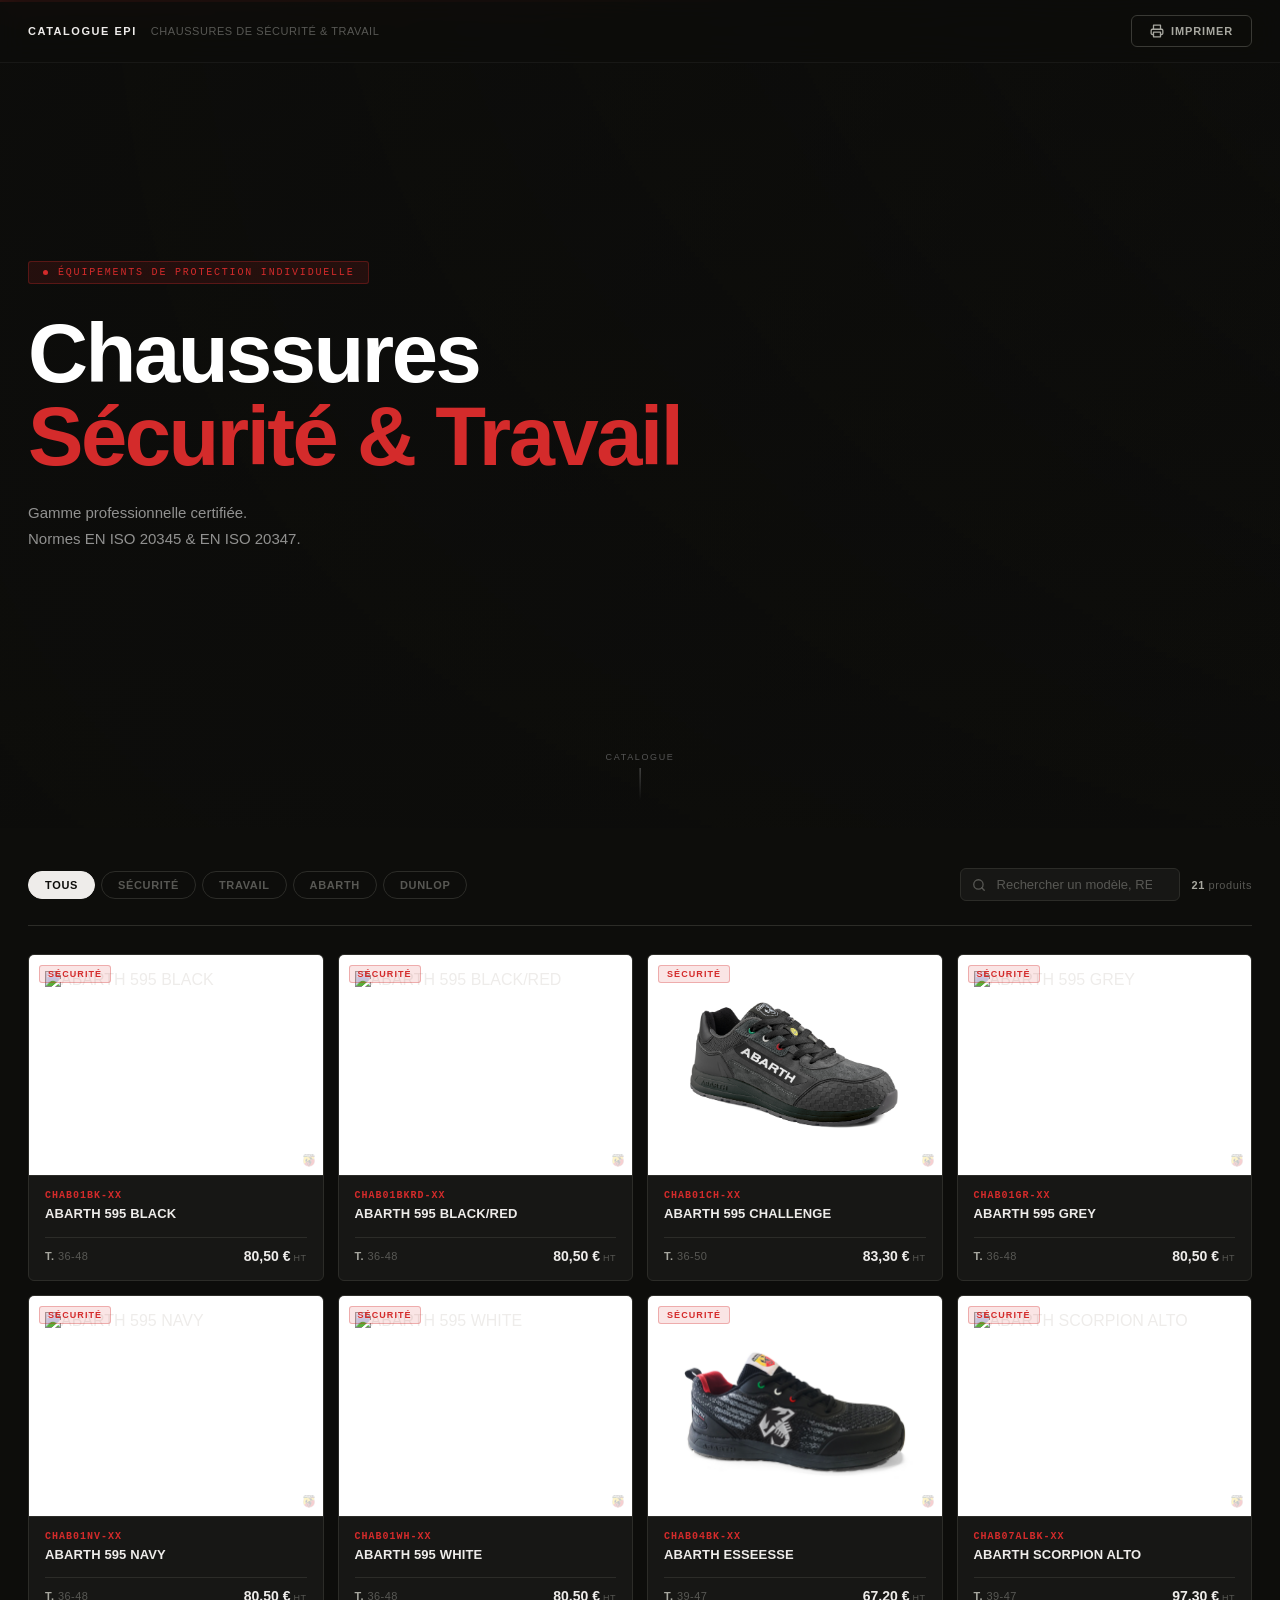
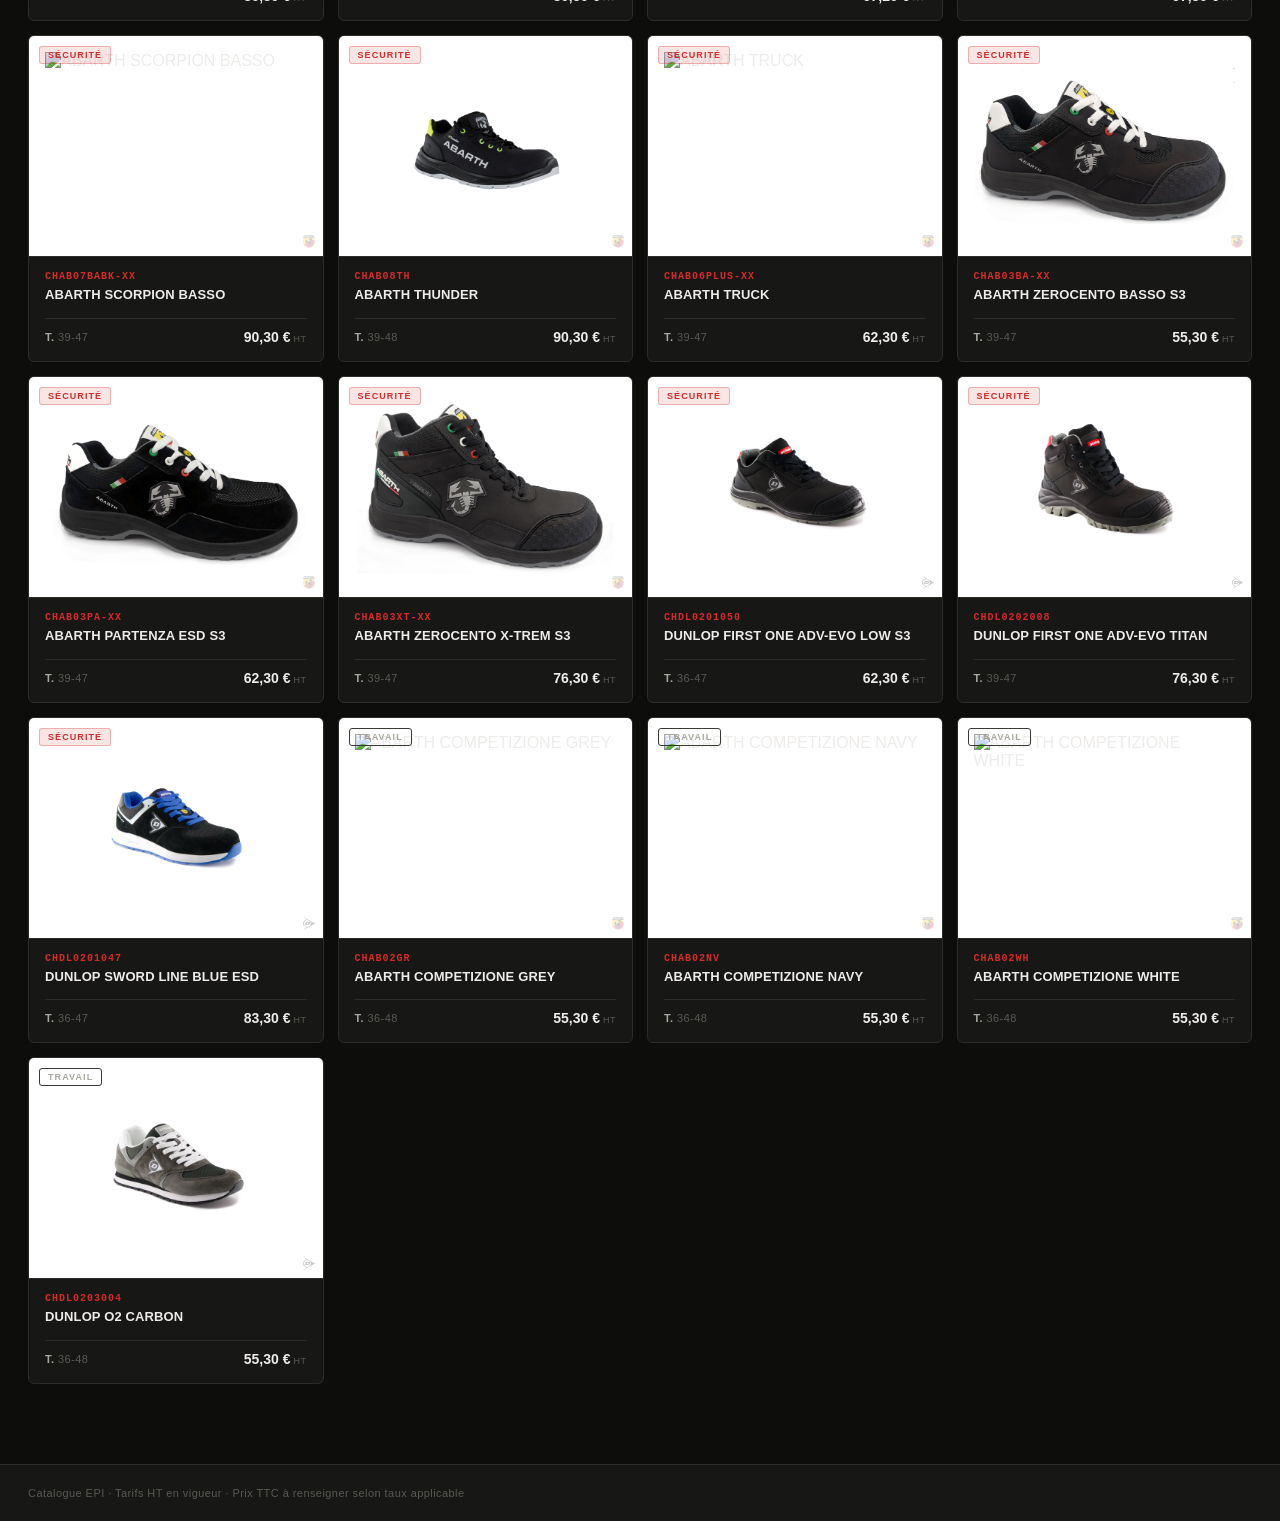
==== commit ed7789a8: "Rename catalogue.html to index.html for GitHub Pages" ====
--- a/index.html
+++ b/index.html
@@ -3,1379 +3,128 @@
 <head>
   <meta charset="UTF-8" />
   <meta name="viewport" content="width=device-width, initial-scale=1.0" />
-  <title>BROOK — New York Slice Pizza · Rennes</title>
-  <link rel="icon" type="image/png" href="favicon.png">
-  <meta name="description" content="La vraie slice new-yorkaise à Rennes. Pâte fine et croustillante, garniture généreuse, ingrédients locaux. À emporter ou en livraison." />
-  <link rel="preconnect" href="https://fonts.googleapis.com" />
-  <link rel="preconnect" href="https://fonts.gstatic.com" crossorigin />
-  <link href="https://fonts.googleapis.com/css2?family=DM+Sans:ital,wght@0,300;0,400;0,500;0,600;1,400&family=DM+Mono:wght@400;500&display=swap" rel="stylesheet" />
-  <style>
-    /* ─── Reset & Tokens ─────────────────────────────────────── */
-    @font-face {
-      font-family: 'Heavitas';
-      src: url('Heavitas.woff2') format('woff2');
-      font-weight: 900;
-      font-style: normal;
-      font-display: swap;
-    }
-    @font-face {
-      font-family: 'Coppa';
-      src: url('coppa.woff2') format('woff2');
-      font-weight: 400;
-      font-style: normal;
-      font-display: swap;
-    }
-    *, *::before, *::after { box-sizing: border-box; margin: 0; padding: 0; }
-    :root {
-      --coal:      #0C0C0A;
-      --coal-mid:  #161614;
-      --coal-soft: #222220;
-      --cream:     #F5EFE6;
-      --cream-dark:#EAE3D8;
-      --red:       #D42B2B;
-      --red-dark:  #A81F1F;
-      --white:     #FFFFFF;
-      --muted:     #888880;
-      --font-head: 'Heavitas', 'Anton', Impact, sans-serif;
-      --font-body: 'Coppa', 'DM Sans', system-ui, sans-serif;
-      --font-mono: 'DM Mono', monospace;
-    }
-    html { scroll-behavior: smooth; font-size: 16px; }
-    body { background: var(--coal); color: var(--cream); font-family: var(--font-body); -webkit-font-smoothing: antialiased; overflow-x: hidden; cursor: url('cursor-red.svg') 26 26, auto; }
-    a, button, [onclick] { cursor: url('cursor-red.svg') 26 26, pointer; }
-    #experience, #experience a, #experience button { cursor: url('cursor-dark.svg') 26 26, auto; }
-    body.loading { overflow: hidden; }
-    img { display: block; max-width: 100%; }
-    a { text-decoration: none; color: inherit; }
-    button { cursor: pointer; border: none; font-family: var(--font-body); }
+  <title>Catalogue EPI — Chaussures de sécurité &amp; travail</title>
+  <meta name="description" content="Catalogue chaussures EPI — Sécurité et Travail. Marques ABARTH et DUNLOP." />
+  <link rel="stylesheet" href="styles.css" />
+</head>
+<body>
 
-    /* ─── LOADER ──────────────────────────────────────────────── */
-    #loader {
-      position: fixed; inset: 0; z-index: 9999;
-      background: var(--cream);
-      display: flex; flex-direction: column;
-      align-items: center; justify-content: center;
-      transition: transform 0.9s cubic-bezier(0.76, 0, 0.24, 1);
-    }
-    #loader.hide { transform: translateY(-100%); }
-
-    .loader-inner { display: flex; flex-direction: column; align-items: center; gap: 0; }
-
-    /* Logo container — clip reveals from top */
-    .loader-logo-wrap {
-      width: 100px; height: 100px;
-      display: flex; align-items: center; justify-content: center;
-      overflow: hidden;
-      clip-path: inset(100% 0 0 0);
-      animation: logoReveal 0.7s cubic-bezier(0.22, 1, 0.36, 1) 0.3s forwards;
-    }
-    @keyframes logoReveal {
-      to { clip-path: inset(0% 0 0 0); }
-    }
-    .loader-logo-wrap img { width: 150px; height: auto; }
-
-    /* BROOK wordmark — slides up */
-    .loader-wordmark {
-      font-family: var(--font-head);
-      font-size: 52px; letter-spacing: 0.12em; color: var(--coal);
-      text-transform: uppercase; line-height: 1;
-      overflow: hidden; margin-top: 16px;
-    }
-    .loader-wordmark span {
-      display: block;
-      transform: translateY(100%);
-      animation: wordSlide 0.6s cubic-bezier(0.22, 1, 0.36, 1) 0.7s forwards;
-    }
-    @keyframes wordSlide { to { transform: translateY(0); } }
-
-    /* Tagline */
-    .loader-tagline {
-      font-family: var(--font-mono); font-size: 11px;
-      letter-spacing: 0.18em; text-transform: uppercase; color: var(--muted);
-      margin-top: 10px; opacity: 0;
-      animation: fadeIn 0.5s ease 1.1s forwards;
-    }
-    @keyframes fadeIn { to { opacity: 1; } }
-
-    /* Progress bar */
-    .loader-bar-wrap {
-      width: 160px; height: 2px; background: rgba(12,12,10,0.12);
-      border-radius: 2px; margin-top: 36px; overflow: hidden;
-      opacity: 0; animation: fadeIn 0.4s ease 1s forwards;
-    }
-    .loader-bar {
-      height: 100%; width: 0; background: var(--red);
-      border-radius: 2px;
-      animation: barFill 1s cubic-bezier(0.4, 0, 0.2, 1) 1.1s forwards;
-    }
-    @keyframes barFill { to { width: 100%; } }
-
-    /* ─── Utility ─────────────────────────────────────────────── */
-    .container { max-width: 1280px; margin: 0 auto; padding: 0 24px; }
-    .reveal { opacity: 0; transform: translateY(28px); transition: opacity 0.65s ease, transform 0.65s ease; }
-    .reveal.visible { opacity: 1; transform: none; }
-    .reveal-left { opacity: 0; transform: translateX(-36px); transition: opacity 0.65s ease, transform 0.65s ease; }
-    .reveal-left.visible { opacity: 1; transform: none; }
-    .reveal-right { opacity: 0; transform: translateX(36px); transition: opacity 0.65s ease, transform 0.65s ease; }
-    .reveal-right.visible { opacity: 1; transform: none; }
-
-    /* ─── Buttons ─────────────────────────────────────────────── */
-    .btn {
-      display: inline-flex; align-items: center; gap: 8px;
-      padding: 14px 28px; border-radius: 4px;
-      font-family: var(--font-body); font-weight: 600; font-size: 14px;
-      letter-spacing: 0.04em; text-transform: uppercase;
-      transition: all 0.2s ease; white-space: nowrap;
-    }
-    .btn-red { background: var(--red); color: #fff; }
-    .btn-red:hover { background: var(--red-dark); transform: translateY(-1px); box-shadow: 0 8px 24px rgba(212,43,43,0.35); }
-    .btn-outline { background: transparent; color: var(--cream); border: 1.5px solid rgba(245,239,230,0.35); }
-    .btn-outline:hover { border-color: var(--cream); background: rgba(245,239,230,0.06); }
-    .btn-cream { background: var(--cream); color: var(--coal); }
-    .btn-cream:hover { background: #fff; transform: translateY(-1px); box-shadow: 0 8px 24px rgba(245,239,230,0.15); }
-    .btn-sm { padding: 10px 20px; font-size: 13px; }
-
-    /* ─── NAV ─────────────────────────────────────────────────── */
-    #nav {
-      position: fixed; top: 0; left: 0; right: 0; z-index: 100;
-      transition: background 0.3s ease, box-shadow 0.3s ease;
-    }
-    #nav.scrolled {
-      background: rgba(12,12,10,0.94);
-      backdrop-filter: blur(14px);
-      box-shadow: 0 1px 0 rgba(255,255,255,0.05);
-    }
-    .nav-inner { display: flex; align-items: center; justify-content: space-between; height: 68px; }
-    .nav-logo { display: flex; align-items: center; gap: 10px; }
-    .nav-logo img { width: 30px; height: auto; }
-    .nav-logo span {
-      font-family: var(--font-head); font-size: 26px; letter-spacing: 0.1em;
-      color: var(--cream); line-height: 1;
-    }
-    .nav-links { display: flex; align-items: center; gap: 30px; }
-    .nav-links a {
-      font-size: 12px; font-weight: 500; letter-spacing: 0.08em;
-      text-transform: uppercase; color: rgba(245,239,230,0.55);
-      transition: color 0.2s;
-    }
-    .nav-links a:hover { color: var(--cream); }
-    .nav-ctas { display: flex; align-items: center; gap: 10px; }
-    .nav-burger { display: none; flex-direction: column; gap: 5px; padding: 8px; background: none; }
-    .nav-burger span { display: block; width: 24px; height: 1.5px; background: var(--cream); }
-
-    /* Mobile */
-    .mobile-menu {
-      display: none; position: fixed; inset: 0; background: var(--coal);
-      z-index: 99; flex-direction: column; align-items: center; justify-content: center; gap: 28px;
-    }
-    .mobile-menu.open { display: flex; }
-    .mobile-menu a { font-family: var(--font-head); font-size: 38px; letter-spacing: 0.06em; color: var(--cream); text-transform: uppercase; }
-    .mobile-menu a:hover { color: var(--red); }
-
-    /* ─── HERO ────────────────────────────────────────────────── */
-    #hero { position: relative; min-height: 100vh; display: flex; align-items: center; overflow: hidden; }
-    .hero-bg {
-      position: absolute; inset: 0;
-      background:
-        linear-gradient(to bottom, rgba(12,12,10,0.5) 0%, rgba(12,12,10,0.25) 35%, rgba(12,12,10,0.82) 100%);
-    }
-    .hero-img {
-      position: absolute; inset: 0;
-      background: url('SHOOT_BROOK-12.webp') center/cover no-repeat;
-      z-index: -1;
-      transform: scale(1.04);
-      animation: heroZoom 12s ease-out forwards;
-    }
-    @keyframes heroZoom { to { transform: scale(1); } }
-    .hero-content { position: relative; z-index: 2; padding: 130px 0 90px; }
-    .hero-eyebrow {
-      display: inline-flex; align-items: center; gap: 10px;
-      background: rgba(212,43,43,0.14); border: 1px solid rgba(212,43,43,0.28);
-      padding: 6px 14px; border-radius: 2px; margin-bottom: 24px;
-    }
-    .hero-eyebrow span { font-family: var(--font-mono); font-size: 11px; letter-spacing: 0.14em; text-transform: uppercase; color: var(--red); }
-    .hero-dot { width: 6px; height: 6px; background: var(--red); border-radius: 50%; animation: pulse 2s infinite; }
-    @keyframes pulse { 0%,100%{opacity:1} 50%{opacity:0.25} }
-    .hero-title {
-      font-family: var(--font-head); font-size: clamp(54px, 8vw, 116px);
-      line-height: 0.91; letter-spacing: 0.01em; text-transform: uppercase;
-      color: var(--cream); margin-bottom: 28px;
-    }
-    .hero-title em { color: var(--red); font-style: normal; display: block; }
-    .hero-sub { font-size: clamp(16px, 1.8vw, 19px); font-weight: 300; line-height: 1.65; color: rgba(245,239,230,0.78); max-width: 500px; margin-bottom: 40px; }
-    .hero-ctas { display: flex; flex-wrap: wrap; gap: 12px; margin-bottom: 52px; }
-    .hero-proof { display: flex; flex-wrap: wrap; align-items: stretch; }
-    .proof-item { padding: 12px 22px; border: 1px solid rgba(245,239,230,0.1); border-right: none; }
-    .proof-item:last-child { border-right: 1px solid rgba(245,239,230,0.1); }
-    .proof-item p { font-family: var(--font-mono); font-size: 10px; letter-spacing: 0.1em; text-transform: uppercase; color: var(--muted); margin-bottom: 4px; }
-    .proof-item strong { font-size: 14px; font-weight: 600; color: var(--cream); }
-    .hero-scroll { position: absolute; bottom: 32px; left: 50%; transform: translateX(-50%); display: flex; flex-direction: column; align-items: center; gap: 8px; font-family: var(--font-mono); font-size: 10px; letter-spacing: 0.14em; text-transform: uppercase; color: rgba(245,239,230,0.3); z-index: 2; }
-    .scroll-line { width: 1px; height: 36px; background: linear-gradient(to bottom, rgba(245,239,230,0.3), transparent); animation: sd 2s ease-in-out infinite; }
-    @keyframes sd { 0%{opacity:0;transform:scaleY(0);transform-origin:top} 50%{opacity:1;transform:scaleY(1)} 100%{opacity:0;transform:scaleY(1);transform-origin:bottom} }
-
-    /* ─── STRIP ───────────────────────────────────────────────── */
-    .strip { background: var(--red); padding: 15px 0; overflow: hidden; white-space: nowrap; }
-    .strip-inner { display: inline-flex; gap: 44px; animation: marquee 20s linear infinite; }
-    .strip-inner span { font-family: var(--font-head); font-size: 17px; letter-spacing: 0.08em; text-transform: uppercase; color: #fff; flex-shrink: 0; }
-    .strip-inner .sep { color: rgba(255,255,255,0.35); }
-    @keyframes marquee { from{transform:translateX(0)} to{transform:translateX(-50%)} }
-
-    /* ─── CONCEPT ─────────────────────────────────────────────── */
-    #concept { padding: 120px 0; }
-    .concept-grid { display: grid; grid-template-columns: 1fr 1fr; gap: 80px; align-items: center; }
-    .concept-label { font-family: var(--font-mono); font-size: 11px; letter-spacing: 0.14em; text-transform: uppercase; color: var(--red); margin-bottom: 16px; }
-    .section-title { font-family: var(--font-head); font-size: clamp(34px, 4vw, 60px); line-height: 0.94; letter-spacing: 0.02em; text-transform: uppercase; color: var(--cream); margin-bottom: 22px; }
-    .section-title em { color: var(--red); font-style: normal; }
-    .section-body { font-size: 16px; font-weight: 300; line-height: 1.78; color: rgba(245,239,230,0.6); margin-bottom: 28px; }
-    .concept-pillars { display: grid; grid-template-columns: 1fr 1fr; gap: 14px; margin-top: 36px; }
-    .pillar { padding: 20px; border: 1px solid rgba(245,239,230,0.07); border-radius: 4px; background: rgba(245,239,230,0.025); }
-    .pillar-icon { font-size: 22px; margin-bottom: 10px; }
-    .pillar h4 { font-size: 12px; font-weight: 600; letter-spacing: 0.07em; text-transform: uppercase; color: var(--cream); margin-bottom: 5px; }
-    .pillar p { font-size: 12px; color: var(--muted); line-height: 1.55; }
-    .concept-visual { position: relative; border-radius: 6px; overflow: hidden; aspect-ratio: 4/5; }
-    .concept-visual img { width: 100%; height: 100%; object-fit: cover; }
-    .concept-badge { position: absolute; bottom: 24px; left: 24px; background: var(--red); padding: 12px 18px; border-radius: 4px; }
-    .concept-badge p { font-family: var(--font-mono); font-size: 10px; letter-spacing: 0.12em; text-transform: uppercase; color: rgba(255,255,255,0.65); margin-bottom: 3px; }
-    .concept-badge strong { font-family: var(--font-head); font-size: 22px; color: #fff; letter-spacing: 0.04em; }
-
-    /* ─── SLICES ──────────────────────────────────────────────── */
-    #slice { padding: 120px 0; background: var(--coal-mid); }
-    .slice-header { text-align: center; max-width: 580px; margin: 0 auto 64px; }
-    .slice-grid { display: grid; grid-template-columns: repeat(3, 1fr); gap: 3px; }
-    .slice-card { position: relative; overflow: hidden; aspect-ratio: 3/4; }
-    .slice-card img { width: 100%; height: 100%; object-fit: cover; transition: transform 0.6s ease; }
-    .slice-card:hover img { transform: scale(1.05); }
-    .slice-overlay { position: absolute; inset: 0; background: linear-gradient(to top, rgba(12,12,10,0.92) 0%, transparent 55%); }
-    .slice-content { position: absolute; bottom: 24px; left: 24px; right: 24px; }
-    .slice-num { font-family: var(--font-mono); font-size: 10px; letter-spacing: 0.14em; text-transform: uppercase; color: var(--red); margin-bottom: 7px; }
-    .slice-name { font-family: var(--font-head); font-size: 24px; letter-spacing: 0.04em; text-transform: uppercase; color: var(--cream); margin-bottom: 6px; }
-    .slice-desc { font-size: 12px; color: rgba(245,239,230,0.55); line-height: 1.45; }
-    .size-callout {
-      display: flex; align-items: center; gap: 64px;
-      padding: 52px 72px; margin-top: 72px;
-      background: var(--red); border-radius: 5px; overflow: hidden; position: relative;
-    }
-    .size-callout::before { content:''; position:absolute; inset:0; background: repeating-conic-gradient(rgba(0,0,0,0.07) 0% 25%, transparent 0% 50%); background-size:18px 18px; }
-    .size-callout>*{position:relative;z-index:1;}
-    .size-number { font-family: var(--font-head); font-size: 108px; line-height: 1; color: rgba(255,255,255,0.18); flex-shrink: 0; }
-    .size-text h3 { font-family: var(--font-head); font-size: 36px; text-transform: uppercase; color: #fff; letter-spacing: 0.03em; margin-bottom: 12px; }
-    .size-text p { font-size: 16px; font-weight: 300; color: rgba(255,255,255,0.78); line-height: 1.65; max-width: 460px; }
-    .slice-cta { text-align: center; margin-top: 48px; }
-    .slice-note { font-family: var(--font-mono); font-size: 11px; color: var(--muted); margin-top: 14px; letter-spacing: 0.05em; }
-
-    /* ─── LOCAL ───────────────────────────────────────────────── */
-    #local { padding: 120px 0; }
-    .local-grid { display: grid; grid-template-columns: 1fr 1fr; gap: 80px; align-items: center; }
-    .local-visual { position: relative; }
-    .local-img-main { border-radius: 6px; overflow: hidden; aspect-ratio: 3/4; }
-    .local-img-main img { width: 100%; height: 100%; object-fit: cover; }
-    .local-img-secondary { position: absolute; bottom: -28px; right: -28px; width: 52%; aspect-ratio: 1; border-radius: 6px; overflow: hidden; border: 4px solid var(--coal); }
-    .local-img-secondary img { width: 100%; height: 100%; object-fit: cover; }
-    .local-tag { position: absolute; top: 20px; left: 20px; background: var(--cream); color: var(--coal); padding: 7px 14px; border-radius: 2px; font-family: var(--font-mono); font-size: 10px; letter-spacing: 0.12em; text-transform: uppercase; font-weight: 500; }
-    .ingredients-list { display: flex; flex-direction: column; gap: 10px; margin-top: 30px; }
-    .ing-item { display: flex; align-items: center; gap: 14px; padding: 14px 18px; background: rgba(245,239,230,0.03); border: 1px solid rgba(245,239,230,0.06); border-radius: 4px; transition: background 0.2s; }
-    .ing-item:hover { background: rgba(245,239,230,0.06); }
-    .ing-dot { width: 7px; height: 7px; background: var(--red); border-radius: 50%; flex-shrink: 0; }
-    .ing-text { flex: 1; }
-    .ing-text strong { display: block; font-size: 13px; font-weight: 600; color: var(--cream); margin-bottom: 2px; }
-    .ing-text span { font-size: 12px; color: var(--muted); }
-    .ing-badge { font-family: var(--font-mono); font-size: 10px; letter-spacing: 0.1em; text-transform: uppercase; color: var(--red); background: rgba(212,43,43,0.1); padding: 3px 8px; border-radius: 2px; flex-shrink: 0; }
-
-    /* ─── EXPERIENCE ──────────────────────────────────────────── */
-    #experience { padding: 120px 0; background: var(--cream); }
-    #experience .section-title { color: var(--coal); }
-    #experience .section-body { color: rgba(12,12,10,0.5); }
-    #experience .concept-label { color: var(--red); }
-    .exp-grid { display: grid; grid-template-columns: 1.2fr 1fr; gap: 28px; margin-top: 60px; }
-    .exp-main { border-radius: 6px; overflow: hidden; aspect-ratio: 4/5; }
-    .exp-main img { width: 100%; height: 100%; object-fit: cover; }
-    .exp-side { display: flex; flex-direction: column; gap: 14px; }
-    .exp-small { border-radius: 6px; overflow: hidden; flex: 1; min-height: 180px; }
-    .exp-small img { width: 100%; height: 100%; object-fit: cover; }
-    .exp-quote { background: var(--coal); padding: 30px; border-radius: 6px; flex-shrink: 0; }
-    .exp-quote blockquote { font-family: var(--font-head); font-size: 20px; text-transform: uppercase; letter-spacing: 0.04em; color: var(--cream); line-height: 1.2; margin-bottom: 14px; }
-    .exp-quote blockquote em { color: var(--red); font-style: normal; }
-    .exp-quote cite { font-family: var(--font-mono); font-size: 10px; letter-spacing: 0.1em; text-transform: uppercase; color: var(--muted); }
-    .vibe-tags { display: flex; flex-wrap: wrap; gap: 8px; margin-top: 28px; }
-    .vibe-tag { padding: 7px 14px; background: rgba(12,12,10,0.06); border-radius: 2px; font-size: 11px; font-weight: 500; letter-spacing: 0.06em; text-transform: uppercase; color: var(--coal); border: 1px solid rgba(12,12,10,0.09); }
-
-    /* ─── GALLERY ─────────────────────────────────────────────── */
-    #gallery { padding: 100px 0; background: var(--coal-mid); }
-    .gallery-title { text-align: center; margin-bottom: 44px; }
-    .gallery-grid { display: grid; grid-template-columns: repeat(3, 1fr); grid-auto-rows: 300px; gap: 4px; }
-    .gallery-item { overflow: hidden; border-radius: 3px; }
-    .gallery-item img { width: 100%; height: 100%; object-fit: cover; transition: transform 0.5s ease; }
-    .gallery-item:hover img { transform: scale(1.06); }
-    .gallery-item.tall { grid-row: span 2; }
-    .gallery-social { display: flex; align-items: center; justify-content: center; gap: 10px; margin-top: 28px; }
-    .gallery-social p { font-size: 14px; color: var(--muted); }
-    .gallery-social a { color: var(--cream); font-weight: 600; border-bottom: 1px solid var(--red); padding-bottom: 2px; }
-
-    /* ─── REVIEWS ─────────────────────────────────────────────── */
-    .reviews { padding: 72px 0; background: var(--coal-mid); border-top: 1px solid rgba(245,239,230,0.05); }
-    .reviews-grid { display: grid; grid-template-columns: repeat(3, 1fr); gap: 20px; }
-    .review-card { padding: 28px; background: rgba(245,239,230,0.03); border: 1px solid rgba(245,239,230,0.07); border-radius: 6px; }
-    .stars { color: var(--red); font-size: 14px; margin-bottom: 14px; letter-spacing: 2px; }
-    .review-text { font-size: 14px; line-height: 1.68; color: rgba(245,239,230,0.68); margin-bottom: 18px; font-style: italic; }
-    .review-author { display: flex; align-items: center; gap: 10px; }
-    .review-name { font-size: 13px; font-weight: 600; color: var(--cream); }
-    .review-meta { font-size: 11px; color: var(--muted); font-family: var(--font-mono); letter-spacing: 0.06em; }
-
-    /* ─── ORDER ───────────────────────────────────────────────── */
-    #order {
-      padding: 100px 0; text-align: center; position: relative; overflow: hidden;
-      background: url('SHOOT_BROOK-66.webp') center/cover no-repeat;
-    }
-    #order::before { content:''; position:absolute; inset:0; background: rgba(12,12,10,0.88); }
-    #order::after { content:''; position:absolute; inset:0; background: repeating-conic-gradient(rgba(212,43,43,0.04) 0% 25%, transparent 0% 50%); background-size:22px 22px; }
-    .order-inner { position: relative; z-index: 1; }
-    .order-inner .section-title { font-size: clamp(44px, 6vw, 88px); }
-    .order-inner .section-body { max-width: 520px; margin: 0 auto 36px; color: rgba(245,239,230,0.6); }
-    .order-ctas { display: flex; flex-wrap: wrap; gap: 14px; justify-content: center; margin-bottom: 44px; }
-    .order-options { display: flex; flex-wrap: wrap; justify-content: center; gap: 28px; }
-    .order-option { display: flex; align-items: center; gap: 8px; font-family: var(--font-mono); font-size: 11px; letter-spacing: 0.1em; text-transform: uppercase; color: var(--muted); }
-    .order-option::before { content:''; display:block; width:4px; height:4px; background:var(--red); border-radius:50%; }
-
-    /* ─── INFO ────────────────────────────────────────────────── */
-    #info { padding: 72px 0; }
-    .info-grid { display: grid; grid-template-columns: repeat(3, 1fr); gap: 2px; }
-    .info-block { padding: 36px; background: rgba(245,239,230,0.025); border: 1px solid rgba(245,239,230,0.06); }
-    .info-label { font-family: var(--font-mono); font-size: 10px; letter-spacing: 0.14em; text-transform: uppercase; color: var(--red); margin-bottom: 18px; }
-    .info-block h3 { font-family: var(--font-head); font-size: 20px; text-transform: uppercase; letter-spacing: 0.04em; color: var(--cream); margin-bottom: 14px; }
-    .info-block p { font-size: 14px; line-height: 1.85; color: rgba(245,239,230,0.5); }
-    .info-block a { color: var(--cream); border-bottom: 1px solid rgba(245,239,230,0.18); transition: border-color 0.2s; }
-    .info-block a:hover { border-color: var(--red); }
-    .hours-row { display: flex; justify-content: space-between; align-items: center; padding: 7px 0; border-bottom: 1px solid rgba(245,239,230,0.05); }
-    .hours-row:last-child { border-bottom: none; }
-    .hours-day { font-size: 13px; color: rgba(245,239,230,0.5); }
-    .hours-time { font-size: 13px; font-weight: 500; color: var(--cream); }
-    .hours-closed { color: var(--muted); font-style: italic; }
-    .map-link { display: inline-flex; align-items: center; gap: 7px; margin-top: 18px; font-size: 12px; font-weight: 600; letter-spacing: 0.06em; text-transform: uppercase; color: var(--red); border-bottom: 1px solid rgba(212,43,43,0.25); padding-bottom: 2px; }
-
-    /* ─── FOOTER ──────────────────────────────────────────────── */
-    footer { background: var(--coal-mid); border-top: 1px solid rgba(245,239,230,0.05); padding: 44px 0 28px; }
-    .footer-inner { display: flex; align-items: center; justify-content: space-between; flex-wrap: wrap; gap: 20px; margin-bottom: 36px; }
-    .footer-logo-wrap { display: flex; align-items: center; gap: 10px; }
-    .footer-logo-wrap img { width: 26px; height: auto; }
-    .footer-logo { font-family: var(--font-head); font-size: 28px; letter-spacing: 0.1em; color: var(--cream); }
-    .footer-tagline { font-family: var(--font-mono); font-size: 10px; letter-spacing: 0.12em; text-transform: uppercase; color: var(--muted); margin-top: 6px; }
-    .footer-links { display: flex; gap: 22px; flex-wrap: wrap; }
-    .footer-links a { font-size: 12px; color: var(--muted); transition: color 0.2s; letter-spacing: 0.03em; }
-    .footer-links a:hover { color: var(--cream); }
-    .footer-social { display: flex; gap: 12px; }
-    .social-btn { width: 38px; height: 38px; border: 1px solid rgba(245,239,230,0.1); border-radius: 4px; display: flex; align-items: center; justify-content: center; color: var(--muted); transition: all 0.2s; }
-    .social-btn:hover { border-color: var(--red); color: var(--red); }
-    .footer-bottom { display: flex; align-items: center; justify-content: space-between; flex-wrap: wrap; gap: 10px; padding-top: 22px; border-top: 1px solid rgba(245,239,230,0.05); }
-    .footer-bottom p { font-size: 11px; color: var(--muted); font-family: var(--font-mono); letter-spacing: 0.05em; }
-    .footer-legal { display: flex; gap: 18px; }
-    .footer-legal a { font-size: 11px; color: var(--muted); transition: color 0.2s; }
-    .footer-legal a:hover { color: var(--cream); }
-
-    /* ─── PIZZA TABS ─────────────────────────────────────────────── */
-    .pizza-tabs {
-      display: flex; align-items: center; justify-content: center;
-      gap: 4px; margin: 0 auto 52px;
-      background: rgba(245,239,230,0.04); border: 1px solid rgba(245,239,230,0.08);
-      border-radius: 6px; padding: 5px; width: fit-content;
-    }
-    .pizza-tab {
-      padding: 10px 28px; border-radius: 4px;
-      font-family: var(--font-body); font-size: 13px; font-weight: 600;
-      letter-spacing: 0.06em; text-transform: uppercase;
-      color: var(--muted); background: transparent; border: none; cursor: pointer;
-      transition: all 0.2s ease;
-    }
-    .pizza-tab.active { background: var(--red); color: #fff; }
-    .pizza-tab:hover:not(.active) { color: var(--cream); }
-
-    /* ─── PIZZA GRID ──────────────────────────────────────────────── */
-    .pizza-grid { display: grid; grid-template-columns: repeat(4, 1fr); gap: 16px; margin-bottom: 60px; }
-    .pizza-card[data-category="bestcombo"] { display: none; }
-    .pizza-card {
-      background: var(--coal-soft); border: 1px solid rgba(245,239,230,0.07);
-      border-radius: 8px; overflow: hidden; cursor: pointer;
-      transition: transform 0.25s ease, border-color 0.25s ease, box-shadow 0.25s ease;
-    }
-    .pizza-card:hover { transform: translateY(-5px); border-color: rgba(212,43,43,0.4); box-shadow: 0 20px 48px rgba(0,0,0,0.5); }
-    .pizza-card-img { width: 100%; aspect-ratio: 4/3; overflow: hidden; }
-    .pizza-card-img img { width: 100%; height: 100%; object-fit: cover; transition: transform 0.5s ease; }
-    .pizza-card:hover .pizza-card-img img { transform: scale(1.06); }
-    .pizza-card-body { padding: 16px; }
-    .pizza-card-category { font-family: var(--font-mono); font-size: 10px; letter-spacing: 0.12em; text-transform: uppercase; color: var(--red); margin-bottom: 6px; }
-    .pizza-card-name { font-family: var(--font-head); font-size: 20px; text-transform: uppercase; letter-spacing: 0.04em; color: var(--cream); line-height: 1.1; margin-bottom: 10px; }
-    .pizza-card-ingredients { display: flex; flex-wrap: wrap; gap: 5px; margin-bottom: 14px; min-height: 46px; }
-    .pizza-ing-tag { font-size: 10px; font-weight: 500; background: rgba(245,239,230,0.06); border: 1px solid rgba(245,239,230,0.1); padding: 3px 8px; border-radius: 2px; color: rgba(245,239,230,0.6); letter-spacing: 0.02em; }
-    .pizza-card-footer { display: flex; align-items: center; justify-content: space-between; padding-top: 12px; border-top: 1px solid rgba(245,239,230,0.06); }
-    .pizza-card-price { font-family: var(--font-head); font-size: 22px; color: var(--cream); letter-spacing: 0.04em; }
-    .pizza-discover { font-family: var(--font-mono); font-size: 9px; letter-spacing: 0.1em; text-transform: uppercase; color: var(--red); }
-    .pizza-discover::after { content: ' →'; }
-
-    /* ─── PIZZA MODAL ─────────────────────────────────────────────── */
-    .pizza-modal-overlay {
-      position: fixed; inset: 0; z-index: 200;
-      background: rgba(12,12,10,0.9); backdrop-filter: blur(12px);
-      display: flex; align-items: center; justify-content: center; padding: 20px;
-      opacity: 0; pointer-events: none; transition: opacity 0.3s ease;
-    }
-    .pizza-modal-overlay.open { opacity: 1; pointer-events: all; }
-    .pizza-modal {
-      position: relative; background: var(--coal-mid);
-      border: 1px solid rgba(245,239,230,0.1); border-radius: 12px;
-      width: 100%; max-width: 620px; overflow: hidden;
-      transform: translateY(24px); transition: transform 0.35s cubic-bezier(0.22,1,0.36,1);
-      max-height: 90vh; overflow-y: auto;
-    }
-    .pizza-modal-overlay.open .pizza-modal { transform: translateY(0); }
-    .modal-img { width: 100%; aspect-ratio: 16/7; overflow: hidden; }
-    .modal-img img { width: 100%; height: 100%; object-fit: cover; }
-    .modal-body { padding: 30px 32px 32px; }
-    .modal-category { font-family: var(--font-mono); font-size: 10px; letter-spacing: 0.14em; text-transform: uppercase; color: var(--red); margin-bottom: 8px; }
-    .modal-name { font-family: var(--font-head); font-size: 44px; text-transform: uppercase; letter-spacing: 0.03em; color: var(--cream); line-height: 0.93; margin-bottom: 10px; }
-    .modal-tagline { font-size: 14px; color: var(--muted); font-style: italic; margin-bottom: 14px; }
-    .modal-desc { font-size: 15px; font-weight: 300; line-height: 1.72; color: rgba(245,239,230,0.62); margin-bottom: 26px; }
-    .modal-section-title { font-family: var(--font-mono); font-size: 10px; letter-spacing: 0.14em; text-transform: uppercase; color: var(--muted); margin-bottom: 12px; }
-    .modal-ingredients-list { display: flex; flex-wrap: wrap; gap: 8px; margin-bottom: 28px; }
-    .modal-ing-chip { display: flex; align-items: center; gap: 8px; background: rgba(245,239,230,0.05); border: 1px solid rgba(245,239,230,0.1); padding: 8px 14px; border-radius: 4px; }
-    .modal-ing-chip span { font-size: 13px; font-weight: 500; color: var(--cream); }
-    .modal-ing-dot { width: 6px; height: 6px; background: var(--red); border-radius: 50%; flex-shrink: 0; }
-    .modal-footer { display: flex; align-items: center; justify-content: space-between; flex-wrap: wrap; gap: 16px; padding-top: 22px; border-top: 1px solid rgba(245,239,230,0.08); }
-    .modal-price { font-family: var(--font-head); font-size: 40px; color: var(--cream); letter-spacing: 0.04em; }
-    .modal-price-note { font-family: var(--font-mono); font-size: 10px; letter-spacing: 0.1em; text-transform: uppercase; color: var(--muted); margin-top: 3px; }
-    .modal-close-btn {
-      position: absolute; top: 18px; right: 18px; z-index: 10;
-      width: 38px; height: 38px; border-radius: 50%;
-      background: rgba(12,12,10,0.7); border: 1px solid rgba(245,239,230,0.15);
-      display: flex; align-items: center; justify-content: center;
-      color: var(--cream); cursor: pointer; font-size: 16px; line-height: 1;
-      transition: background 0.2s;
-    }
-    .modal-close-btn:hover { background: var(--red); border-color: var(--red); }
-
-    /* ─── INGREDIENTS SECTION ─────────────────────────────────────── */
-    #ingredients { padding: 120px 0; background: var(--coal-soft); }
-    .ingredients-header { text-align: center; max-width: 560px; margin: 0 auto 64px; }
-    .ingredients-mega-grid { display: grid; grid-template-columns: repeat(4, 1fr); gap: 12px; }
-    .ingredient-block { background: rgba(245,239,230,0.03); border: 1px solid rgba(245,239,230,0.07); border-radius: 8px; padding: 20px 18px; transition: background 0.2s ease, border-color 0.2s ease; }
-    .ingredient-block:hover { background: rgba(245,239,230,0.055); border-color: rgba(212,43,43,0.22); }
-    .ingredient-icon { font-size: 22px; margin-bottom: 12px; line-height: 1; }
-    .ingredient-origin { font-family: var(--font-mono); font-size: 10px; letter-spacing: 0.06em; text-transform: uppercase; color: var(--red); margin-bottom: 5px; }
-    .ingredient-name { font-size: 14px; font-weight: 700; color: var(--cream); margin-bottom: 7px; }
-    .ingredient-desc { font-size: 12px; color: var(--muted); line-height: 1.58; }
-    .ingredient-badge { display: inline-block; margin-top: 10px; font-family: var(--font-mono); font-size: 9px; letter-spacing: 0.1em; text-transform: uppercase; color: var(--red); background: rgba(212,43,43,0.1); padding: 3px 8px; border-radius: 2px; }
-
-    /* ─── Responsive ──────────────────────────────────────────── */
-    @media(max-width:1024px){
-      .concept-grid,.local-grid{grid-template-columns:1fr;gap:48px;}
-      .local-img-secondary{display:none;}
-      .exp-grid{grid-template-columns:1fr;}
-      .size-callout{padding:40px;gap:40px;}
-      .size-number{font-size:72px;}
-      .pizza-grid{grid-template-columns:repeat(2,1fr);}
-      .ingredients-mega-grid{grid-template-columns:repeat(3,1fr);}
-    }
-    @media(max-width:768px){
-      .nav-links,.nav-ctas{display:none;}
-      .nav-burger{display:flex;}
-      .slice-grid{grid-template-columns:1fr;}
-      .slice-card{aspect-ratio:16/9;}
-      .gallery-grid{grid-template-columns:repeat(2,1fr);grid-auto-rows:200px;}
-      .gallery-item.tall{grid-row:span 1;}
-      .reviews-grid{grid-template-columns:1fr;}
-      .info-grid{grid-template-columns:1fr;}
-      .footer-inner{flex-direction:column;align-items:flex-start;}
-      .concept-pillars{grid-template-columns:1fr;}
-      .size-callout{flex-direction:column;gap:16px;padding:32px;}
-      .pizza-grid{grid-template-columns:repeat(2,1fr);gap:12px;}
-      .ingredients-mega-grid{grid-template-columns:repeat(2,1fr);}
-      .pizza-tabs{width:100%;}
-      .pizza-tab{flex:1;text-align:center;}
-    }
-    @media(max-width:480px){
-      .container{padding:0 16px;}
-      .hero-ctas{flex-direction:column;}
-      .btn{width:100%;justify-content:center;}
-      .pizza-grid{grid-template-columns:1fr;}
-      .ingredients-mega-grid{grid-template-columns:1fr;}
-    }
-  </style>
-</head>
-<body class="loading">
-
-<!-- ── LOADER ───────────────────────────────────────────────────── -->
-<div id="loader">
-  <div class="loader-inner">
-    <div class="loader-logo-wrap">
-      <img src="cropped-cropped-Pizza-Brook-105px.webp" alt="Brook logo" />
-    </div>
-    <div class="loader-wordmark"><span>BROOK</span></div>
-    <p class="loader-tagline">New York Slice Pizza · Rennes</p>
-    <div class="loader-bar-wrap">
-      <div class="loader-bar" id="loaderBar"></div>
-    </div>
-  </div>
-</div>
-
-<!-- ── MOBILE MENU ───────────────────────────────────────────────── -->
-<div class="mobile-menu" id="mobileMenu">
-  <a href="#concept" onclick="closeMobile()">Concept</a>
-  <a href="#slice" onclick="closeMobile()">Pizzas</a>
-  <a href="#ingredients" onclick="closeMobile()">Ingrédients</a>
-  <a href="#experience" onclick="closeMobile()">L'endroit</a>
-  <a href="#gallery" onclick="closeMobile()">Galerie</a>
-  <a href="#info" onclick="closeMobile()">Contact</a>
-  <a href="https://www.ubereats.com/fr/store/brook/_uFwkwO8WtWCeoJPnlxq7g" target="_blank" rel="noopener" class="btn btn-red" style="margin-top:12px" onclick="closeMobile()">Commander</a>
-</div>
-
-<!-- ── NAV ──────────────────────────────────────────────────────── -->
-<nav id="nav">
-  <div class="container">
-    <div class="nav-inner">
-      <a href="#" class="nav-logo">
-        <img src="logo-brook.svg" alt="Brook" style="filter:brightness(0) invert(1);" />
-        <span>BROOK</span>
-      </a>
-      <div class="nav-links">
-        <a href="#concept">Concept</a>
-        <a href="#slice">Pizzas</a>
-        <a href="#ingredients">Ingrédients</a>
-        <a href="#experience">L'endroit</a>
-        <a href="#gallery">Galerie</a>
-        <a href="#info">Contact</a>
+  <!-- ─── LOADER ──────────────────────────────────────────────── -->
+  <div id="loader" aria-hidden="true">
+    <div class="loader-bg"></div>
+    <div class="loader-overlay"></div>
+    <div class="loader-inner">
+      <div class="loader-logo-wrap">
+        <img src="LOGO OFFICIEL AIROUTIL.png" alt="Airoutil">
       </div>
-      <div class="nav-ctas">
-        <a href="#info" class="btn btn-outline btn-sm">Nous trouver</a>
-        <a href="https://www.ubereats.com/fr/store/brook/_uFwkwO8WtWCeoJPnlxq7g" target="_blank" rel="noopener" class="btn btn-red btn-sm">Commander</a>
-      </div>
-      <button class="nav-burger" onclick="toggleMobile()" aria-label="Menu">
-        <span></span><span></span><span></span>
-      </button>
-    </div>
-  </div>
-</nav>
-
-<!-- ── HERO ─────────────────────────────────────────────────────── -->
-<section id="hero">
-  <div class="hero-img"></div>
-  <div class="hero-bg"></div>
-  <div class="container">
-    <div class="hero-content">
-      <div class="hero-eyebrow reveal">
-        <div class="hero-dot"></div>
-        <span>Rennes · New York Slice Pizza</span>
-      </div>
-      <h1 class="hero-title reveal">
-        La slice<br/>
-        <em>New York</em><br/>
-        est à Rennes.
-      </h1>
-      <p class="hero-sub reveal">
-        Grande, croustillante, généreuse. Une vraie slice new-yorkaise —
-        pâte fine artisanale, ingrédients locaux, service immédiat.
-        Exactement comme à Brooklyn.
-      </p>
-      <div class="hero-ctas reveal">
-        <a href="https://www.ubereats.com/fr/store/brook/_uFwkwO8WtWCeoJPnlxq7g" target="_blank" rel="noopener" class="btn btn-red">
-          <svg width="15" height="15" viewBox="0 0 24 24" fill="none" stroke="currentColor" stroke-width="2"><path d="M6 2L3 6v14a2 2 0 002 2h14a2 2 0 002-2V6l-3-4z"/><line x1="3" y1="6" x2="21" y2="6"/><path d="M16 10a4 4 0 01-8 0"/></svg>
-          Commander à emporter
-        </a>
-        <a href="#slice" class="btn btn-outline">Voir les pizzas</a>
-      </div>
-      <div class="hero-proof reveal">
-        <div class="proof-item"><p>Format</p><strong>NYC Slice</strong></div>
-        <div class="proof-item"><p>Pâte</p><strong>Fine & croustillante</strong></div>
-        <div class="proof-item"><p>Ingrédients</p><strong>Locaux & frais</strong></div>
-        <div class="proof-item"><p>Service</p><strong>Immédiat</strong></div>
+      <div class="loader-bar-wrap">
+        <div class="loader-bar"></div>
       </div>
     </div>
   </div>
-  <div class="hero-scroll">
-    <div class="scroll-line"></div>
-    <span>Découvrir</span>
-  </div>
-</section>
 
-<!-- ── STRIP ─────────────────────────────────────────────────────── -->
-<div class="strip">
-  <div class="strip-inner">
-    <span>New York Slice</span><span class="sep">✦</span>
-    <span>Rennes, France</span><span class="sep">✦</span>
-    <span>Pâte Fine</span><span class="sep">✦</span>
-    <span>Ingrédients Locaux</span><span class="sep">✦</span>
-    <span>À Emporter</span><span class="sep">✦</span>
-    <span>Uber Eats</span><span class="sep">✦</span>
-    <span>Artisanal</span><span class="sep">✦</span>
-    <span>Brook Rennes</span><span class="sep">✦</span>
-    <!-- duplicate for seamless loop -->
-    <span>New York Slice</span><span class="sep">✦</span>
-    <span>Rennes, France</span><span class="sep">✦</span>
-    <span>Pâte Fine</span><span class="sep">✦</span>
-    <span>Ingrédients Locaux</span><span class="sep">✦</span>
-    <span>À Emporter</span><span class="sep">✦</span>
-    <span>Uber Eats</span><span class="sep">✦</span>
-    <span>Artisanal</span><span class="sep">✦</span>
-    <span>Brook Rennes</span><span class="sep">✦</span>
-  </div>
-</div>
+  <!-- ─── NAV ────────────────────────────────────────────────── -->
+  <nav id="nav">
+    <div class="nav-inner">
+      <div class="nav-brand">
+        <span class="nav-brand-text">Catalogue EPI</span>
+        <span class="nav-tagline">Chaussures de sécurité &amp; travail</span>
+      </div>
+      <button class="nav-print" id="print-btn" aria-label="Imprimer le catalogue">
+        <svg width="14" height="14" viewBox="0 0 24 24" fill="none" stroke="currentColor" stroke-width="2.2" stroke-linecap="round" stroke-linejoin="round">
+          <polyline points="6 9 6 2 18 2 18 9"/>
+          <path d="M6 18H4a2 2 0 0 1-2-2v-5a2 2 0 0 1 2-2h16a2 2 0 0 1 2 2v5a2 2 0 0 1-2 2h-2"/>
+          <rect x="6" y="14" width="12" height="8"/>
+        </svg>
+        Imprimer
+      </button>
+    </div>
+  </nav>
 
-<!-- ── CONCEPT ───────────────────────────────────────────────────── -->
-<section id="concept">
-  <div class="container">
-    <div class="concept-grid">
-      <div>
-        <p class="concept-label reveal">01 — Le concept</p>
-        <h2 class="section-title reveal">Ce n'est pas<br/>une pizza<br/><em>ordinaire.</em></h2>
-        <p class="section-body reveal">
-          La <strong>New York slice</strong> est une institution. Une part immense, pâte fine et croustillante,
-          sauce tomate vive, fromage généreux — qu'on plie en deux et qu'on mange debout, comme à Manhattan.
-          Brook l'a ramené à Rennes.
-        </p>
-        <p class="section-body reveal" style="margin-top:-14px;">
-          Ici, pas de pizzas entières. On vient pour <em>une slice</em> — chaude, parfaite, immédiate.
-          Street food de qualité, ingrédients locaux sélectionnés, pâte travaillée chaque matin.
-        </p>
-        <div class="concept-pillars">
-          <div class="pillar reveal"><div class="pillar-icon">🍕</div><h4>Format slice</h4><p>À la part, comme à New York. Grande, pliable, immédiate.</p></div>
-          <div class="pillar reveal"><div class="pillar-icon">🌾</div><h4>Pâte artisanale</h4><p>Préparée chaque matin. Fine, aérée, croustillante.</p></div>
-          <div class="pillar reveal"><div class="pillar-icon">📍</div><h4>Local & traçable</h4><p>Producteurs bretons et régionaux sélectionnés.</p></div>
-          <div class="pillar reveal"><div class="pillar-icon">⚡</div><h4>Service immédiat</h4><p>Passez, prenez, partez. Zéro attente.</p></div>
-        </div>
+  <!-- ─── HERO ────────────────────────────────────────────────── -->
+  <section id="hero">
+    <div class="hero-bg-img" aria-hidden="true"></div>
+    <div class="hero-line-top" aria-hidden="true"></div>
+    <div class="hero-overlay" aria-hidden="true"></div>
+    <div class="hero-content">
+      <div class="hero-eyebrow">
+        <span class="hero-eyebrow-dot"></span>
+        <span>Équipements de Protection Individuelle</span>
       </div>
-      <div class="concept-visual reveal-right">
-        <img src="SHOOT_BROOK-33.webp" alt="Slices chez Brook" loading="lazy" />
-        <div class="concept-badge">
-          <p>Inspirée de</p>
-          <strong>Brooklyn, NYC</strong>
-        </div>
+      <h1 class="hero-title">Chaussures<br><em>Sécurité &amp; Travail</em></h1>
+      <p class="hero-desc">
+        Gamme professionnelle certifiée.<br>
+        Normes EN ISO 20345 &amp; EN ISO 20347.
+      </p>
+      <div class="hero-logos">
+        <img src="logo-abarth.svg" alt="Abarth" onerror="this.style.display='none'">
+        <img src="logo-dunlop.svg" alt="Dunlop" onerror="this.style.display='none'">
       </div>
     </div>
-  </div>
-</section>
+    <div class="hero-scroll-hint" aria-hidden="true">
+      <span>Catalogue</span>
+      <div class="hero-scroll-line"></div>
+    </div>
+  </section>
 
-<!-- ── SLICES / PIZZAS ──────────────────────────────────────────── -->
-<section id="slice">
-  <div class="container">
-    <div class="slice-header">
-      <p class="concept-label reveal">02 — Les pizzas</p>
-      <h2 class="section-title reveal">Choisissez<br/>votre <em>slice.</em></h2>
-      <p class="section-body reveal">Quatre classiques, quatre combos signature. Cliquez sur une pizza pour découvrir sa recette complète.</p>
+  <!-- ─── CATALOGUE ───────────────────────────────────────────── -->
+  <main id="catalogue">
+
+    <!-- Toolbar -->
+    <div class="catalogue-toolbar">
+      <div class="filter-group" role="group" aria-label="Filtrer par catégorie ou marque">
+        <button class="filter-btn active" data-filter="tous">Tous</button>
+        <button class="filter-btn" data-filter="securite">Sécurité</button>
+        <button class="filter-btn" data-filter="travail">Travail</button>
+        <button class="filter-btn" data-filter="abarth">ABARTH</button>
+        <button class="filter-btn" data-filter="dunlop">DUNLOP</button>
+      </div>
+      <div class="search-wrap">
+        <svg width="14" height="14" viewBox="0 0 24 24" fill="none" stroke="currentColor" stroke-width="2.2" stroke-linecap="round" stroke-linejoin="round">
+          <circle cx="11" cy="11" r="8"/><line x1="21" y1="21" x2="16.65" y2="16.65"/>
+        </svg>
+        <input
+          type="search"
+          id="search-input"
+          placeholder="Rechercher un modèle, REF…"
+          aria-label="Recherche produit"
+          autocomplete="off"
+        >
+      </div>
+      <div class="count-label" id="count-label" aria-live="polite"></div>
     </div>
 
-    <!-- Tabs Classic / Best Combo -->
-    <div class="pizza-tabs reveal">
-      <button class="pizza-tab active" data-tab="classic">♥ Classic</button>
-      <button class="pizza-tab" data-tab="bestcombo">♥ Best Combo</button>
-    </div>
-
-    <!-- Pizza grid — 4 × 2 -->
-    <div class="pizza-grid">
-
-      <!-- ── CLASSIC ── -->
-      <div class="pizza-card reveal" data-category="classic" onclick="openPizzaModal('new-york',this)">
-        <div class="pizza-card-img"><img src="slice-new-york.webp" alt="New-York" loading="lazy" /></div>
-        <div class="pizza-card-body">
-          <p class="pizza-card-category">Classic</p>
-          <h3 class="pizza-card-name">New-York</h3>
-          <div class="pizza-card-ingredients">
-            <span class="pizza-ing-tag">Sauce tomate maison</span>
-            <span class="pizza-ing-tag">Pecorino</span>
-            <span class="pizza-ing-tag">Mozzarella</span>
-          </div>
-          <div class="pizza-card-footer">
-            <span class="pizza-card-price">3.90€</span>
-            <span class="pizza-discover">Découvrir</span>
-          </div>
-        </div>
-      </div>
-
-      <div class="pizza-card reveal" data-category="classic" onclick="openPizzaModal('mushroom')">
-        <div class="pizza-card-img"><img src="slice-mushroom.webp" alt="Mushroom" loading="lazy" /></div>
-        <div class="pizza-card-body">
-          <p class="pizza-card-category">Classic</p>
-          <h3 class="pizza-card-name">Mushroom</h3>
-          <div class="pizza-card-ingredients">
-            <span class="pizza-ing-tag">Sauce tomate maison</span>
-            <span class="pizza-ing-tag">Pecorino</span>
-            <span class="pizza-ing-tag">Champignons</span>
-            <span class="pizza-ing-tag">Mozzarella</span>
-          </div>
-          <div class="pizza-card-footer">
-            <span class="pizza-card-price">4.90€</span>
-            <span class="pizza-discover">Découvrir</span>
-          </div>
-        </div>
-      </div>
-
-      <div class="pizza-card reveal" data-category="classic" onclick="openPizzaModal('pepperoni')">
-        <div class="pizza-card-img"><img src="slice-pepporini.webp" alt="Pepperoni" loading="lazy" /></div>
-        <div class="pizza-card-body">
-          <p class="pizza-card-category">Classic</p>
-          <h3 class="pizza-card-name">Pepperoni</h3>
-          <div class="pizza-card-ingredients">
-            <span class="pizza-ing-tag">Sauce tomate maison</span>
-            <span class="pizza-ing-tag">Pecorino</span>
-            <span class="pizza-ing-tag">Mozzarella</span>
-            <span class="pizza-ing-tag">Saucisse piquante</span>
-          </div>
-          <div class="pizza-card-footer">
-            <span class="pizza-card-price">4.90€</span>
-            <span class="pizza-discover">Découvrir</span>
-          </div>
-        </div>
-      </div>
-
-      <div class="pizza-card reveal" data-category="classic" onclick="openPizzaModal('white')">
-        <div class="pizza-card-img"><img src="slice-white.webp" alt="White" loading="lazy" /></div>
-        <div class="pizza-card-body">
-          <p class="pizza-card-category">Classic</p>
-          <h3 class="pizza-card-name">White</h3>
-          <div class="pizza-card-ingredients">
-            <span class="pizza-ing-tag">Crème de ricotta</span>
-            <span class="pizza-ing-tag">Pecorino</span>
-            <span class="pizza-ing-tag">Mozzarella</span>
-            <span class="pizza-ing-tag">Scamorza</span>
-            <span class="pizza-ing-tag">Gorgonzola</span>
-          </div>
-          <div class="pizza-card-footer">
-            <span class="pizza-card-price">4.90€</span>
-            <span class="pizza-discover">Découvrir</span>
-          </div>
-        </div>
-      </div>
-
-      <!-- ── BEST COMBO (masqué par défaut) ── -->
-      <div class="pizza-card reveal" data-category="bestcombo" onclick="openPizzaModal('little-italy')">
-        <div class="pizza-card-img"><img src="SHOOT_BROOK-42.webp" alt="Little Italy" loading="lazy" /></div>
-        <div class="pizza-card-body">
-          <p class="pizza-card-category">Best Combo</p>
-          <h3 class="pizza-card-name">Little Italy</h3>
-          <div class="pizza-card-ingredients">
-            <span class="pizza-ing-tag">Sauce tomate maison</span>
-            <span class="pizza-ing-tag">Pecorino</span>
-            <span class="pizza-ing-tag">Mozzarella</span>
-            <span class="pizza-ing-tag">Pesto maison</span>
-          </div>
-          <div class="pizza-card-footer">
-            <span class="pizza-card-price">4.40€</span>
-            <span class="pizza-discover">Découvrir</span>
-          </div>
-        </div>
-      </div>
-
-      <div class="pizza-card reveal" data-category="bestcombo" onclick="openPizzaModal('smokey-chicken')">
-        <div class="pizza-card-img"><img src="SHOOT_BROOK-9.webp" alt="Smokey Chicken BBQ" loading="lazy" /></div>
-        <div class="pizza-card-body">
-          <p class="pizza-card-category">Best Combo</p>
-          <h3 class="pizza-card-name">Smokey Chicken BBQ</h3>
-          <div class="pizza-card-ingredients">
-            <span class="pizza-ing-tag">Sauce tomate maison</span>
-            <span class="pizza-ing-tag">Mozzarella</span>
-            <span class="pizza-ing-tag">Poulet</span>
-            <span class="pizza-ing-tag">Sauce barbecue</span>
-          </div>
-          <div class="pizza-card-footer">
-            <span class="pizza-card-price">5.40€</span>
-            <span class="pizza-discover">Découvrir</span>
-          </div>
-        </div>
-      </div>
-
-      <div class="pizza-card reveal" data-category="bestcombo" onclick="openPizzaModal('into-the-woods')">
-        <div class="pizza-card-img"><img src="SHOOT_BROOK-66.webp" alt="Into the Woods" loading="lazy" /></div>
-        <div class="pizza-card-body">
-          <p class="pizza-card-category">Best Combo</p>
-          <h3 class="pizza-card-name">Into the Woods</h3>
-          <div class="pizza-card-ingredients">
-            <span class="pizza-ing-tag">Sauce tomate maison</span>
-            <span class="pizza-ing-tag">Champignons</span>
-            <span class="pizza-ing-tag">Jambon blanc</span>
-            <span class="pizza-ing-tag">Crème de champignons</span>
-          </div>
-          <div class="pizza-card-footer">
-            <span class="pizza-card-price">6.40€</span>
-            <span class="pizza-discover">Découvrir</span>
-          </div>
-        </div>
-      </div>
-
-      <div class="pizza-card reveal" data-category="bestcombo" onclick="openPizzaModal('honey-moon')">
-        <div class="pizza-card-img"><img src="SHOOT_BROOK-12.webp" alt="Honey Moon" loading="lazy" /></div>
-        <div class="pizza-card-body">
-          <p class="pizza-card-category">Best Combo</p>
-          <h3 class="pizza-card-name">Honey Moon</h3>
-          <div class="pizza-card-ingredients">
-            <span class="pizza-ing-tag">Sauce tomate maison</span>
-            <span class="pizza-ing-tag">Saucisse piquante</span>
-            <span class="pizza-ing-tag">Stracciatella</span>
-            <span class="pizza-ing-tag">Miel pimenté</span>
-          </div>
-          <div class="pizza-card-footer">
-            <span class="pizza-card-price">6.40€</span>
-            <span class="pizza-discover">Découvrir</span>
-          </div>
-        </div>
-      </div>
-
-    </div><!-- end .pizza-grid -->
-
-    <div class="size-callout reveal">
-      <div class="size-number">30cm</div>
-      <div class="size-text">
-        <h3>Une slice, c'est grand.<br/>Vraiment grand.</h3>
-        <p>Chaque slice mesure environ 30cm. Elle se plie, comme à New York. Une seule suffit pour un repas complet — c'est ça, la magie du format slice.</p>
+    <!-- Grid -->
+    <div id="product-grid" role="list" aria-label="Catalogue produits">
+      <div id="empty-state" role="status">
+        <svg width="48" height="48" viewBox="0 0 24 24" fill="none" stroke="#888" stroke-width="1.5">
+          <circle cx="11" cy="11" r="8"/><line x1="21" y1="21" x2="16.65" y2="16.65"/>
+        </svg>
+        <p>Aucun produit ne correspond à votre recherche.</p>
       </div>
     </div>
 
-    <div class="slice-cta reveal">
-      <a href="BROOK-menu-2025-fixed.pdf" download class="btn btn-cream">
-        <svg width="15" height="15" viewBox="0 0 24 24" fill="none" stroke="currentColor" stroke-width="2"><path d="M21 15v4a2 2 0 01-2 2H5a2 2 0 01-2-2v-4"/><polyline points="7,10 12,15 17,10"/><line x1="12" y1="15" x2="12" y2="3"/></svg>
-        Télécharger le menu complet
-      </a>
-      <p class="slice-note">Sur place · Click &amp; Collect · Uber Eats</p>
-    </div>
+  </main>
+
+  <!-- ─── MODAL ───────────────────────────────────────────────── -->
+  <div id="modal-overlay" role="dialog" aria-modal="true" aria-label="Détail produit">
+    <div id="modal"></div>
   </div>
-</section>
 
-<!-- ── INGRÉDIENTS ───────────────────────────────────────────────── -->
-<section id="ingredients">
-  <div class="container">
-    <div class="ingredients-header">
-      <p class="concept-label reveal">03 — Les ingrédients</p>
-      <h2 class="section-title reveal">Des produits<br/><em>vrais.</em></h2>
-      <p class="section-body reveal">Chaque ingrédient est choisi pour son origine, sa qualité, son goût. Rien d'industriel. Tout est sélectionné, préparé, maîtrisé.</p>
-    </div>
-    <div class="ingredients-mega-grid">
-
-      <div class="ingredient-block reveal">
-        <div class="ingredient-icon">🌾</div>
-        <p class="ingredient-origin">Minoterie Bourseau · Nozay (44)</p>
-        <p class="ingredient-name">Pâte artisanale</p>
-        <p class="ingredient-desc">Farine française, fermentation lente à basse température pendant plusieurs jours. Ultra croustillante et digeste.</p>
-        <span class="ingredient-badge">Artisanal</span>
-      </div>
-
-      <div class="ingredient-block reveal">
-        <div class="ingredient-icon">🍅</div>
-        <p class="ingredient-origin">Tomates de Provence</p>
-        <p class="ingredient-name">Sauce tomate maison</p>
-        <p class="ingredient-desc">Chair de tomates de Provence, huile d'olive, épices. Préparée sur place chaque matin pour un goût typiquement américain.</p>
-        <span class="ingredient-badge">Maison</span>
-      </div>
-
-      <div class="ingredient-block reveal">
-        <div class="ingredient-icon">🧀</div>
-        <p class="ingredient-origin">Ferme d'Opal · Saint-Gilles (15 km)</p>
-        <p class="ingredient-name">Mozzarella fraîche</p>
-        <p class="ingredient-desc">Élaborée artisanalement à partir de lait frais entier de vache. Fondante, crémeuse, locale.</p>
-        <span class="ingredient-badge">Local</span>
-      </div>
-
-      <div class="ingredient-block reveal">
-        <div class="ingredient-icon">🐑</div>
-        <p class="ingredient-origin">Fromage de brebis affiné</p>
-        <p class="ingredient-name">Pecorino</p>
-        <p class="ingredient-desc">Notes salées et umami intenses. Présent sur toutes les pizzas pour apporter profondeur et caractère.</p>
-        <span class="ingredient-badge">Sélectionné</span>
-      </div>
-
-      <div class="ingredient-block reveal">
-        <div class="ingredient-icon">🍄</div>
-        <p class="ingredient-origin">Champignons frais</p>
-        <p class="ingredient-name">Champignons</p>
-        <p class="ingredient-desc">Texture fondante, saveur umami profonde. Utilisés frais sur la Mushroom et l'Into the Woods.</p>
-        <span class="ingredient-badge">Frais</span>
-      </div>
-
-      <div class="ingredient-block reveal">
-        <div class="ingredient-icon">🌶️</div>
-        <p class="ingredient-origin">Recette italienne</p>
-        <p class="ingredient-name">Saucisse piquante</p>
-        <p class="ingredient-desc">Pepperoni croustillant en cuisson, légèrement fumé, piquant équilibré. Sur la Pepperoni et la Honey Moon.</p>
-        <span class="ingredient-badge">Signature</span>
-      </div>
-
-      <div class="ingredient-block reveal">
-        <div class="ingredient-icon">🥛</div>
-        <p class="ingredient-origin">Base blanche maison</p>
-        <p class="ingredient-name">Crème de ricotta</p>
-        <p class="ingredient-desc">Alternative douce et crémeuse à la sauce tomate. Base exclusive de la pizza WHITE.</p>
-        <span class="ingredient-badge">Maison</span>
-      </div>
-
-      <div class="ingredient-block reveal">
-        <div class="ingredient-icon">💨</div>
-        <p class="ingredient-origin">Fromage fumé italien</p>
-        <p class="ingredient-name">Scamorza</p>
-        <p class="ingredient-desc">Fondu généreux, légère note fumée caractéristique. Apporte de la complexité à la WHITE.</p>
-        <span class="ingredient-badge">Sélectionné</span>
-      </div>
-
-      <div class="ingredient-block reveal">
-        <div class="ingredient-icon">💙</div>
-        <p class="ingredient-origin">Fromage bleu d'Italie</p>
-        <p class="ingredient-name">Gorgonzola</p>
-        <p class="ingredient-desc">Intense, crémeux, caractériel. Pour les amateurs de fromages forts, dans la WHITE.</p>
-        <span class="ingredient-badge">Sélectionné</span>
-      </div>
-
-      <div class="ingredient-block reveal">
-        <div class="ingredient-icon">🌿</div>
-        <p class="ingredient-origin">Préparé sur place</p>
-        <p class="ingredient-name">Pesto maison</p>
-        <p class="ingredient-desc">Basilic frais, pignons de pin, parmesan, huile d'olive. Rehausse la Little Italy d'une touche italienne intense.</p>
-        <span class="ingredient-badge">Maison</span>
-      </div>
-
-      <div class="ingredient-block reveal">
-        <div class="ingredient-icon">🍗</div>
-        <p class="ingredient-origin">Rôti maison</p>
-        <p class="ingredient-name">Poulet</p>
-        <p class="ingredient-desc">Préparé et rôti sur place. Tendre, généreux, sur la Smokey Chicken BBQ.</p>
-        <span class="ingredient-badge">Maison</span>
-      </div>
-
-      <div class="ingredient-block reveal">
-        <div class="ingredient-icon">🥩</div>
-        <p class="ingredient-origin">Charcuterie sélectionnée</p>
-        <p class="ingredient-name">Jambon blanc</p>
-        <p class="ingredient-desc">Tendre et de qualité. Couplé à la crème de champignons dans l'Into the Woods.</p>
-        <span class="ingredient-badge">Qualité</span>
-      </div>
-
-      <div class="ingredient-block reveal">
-        <div class="ingredient-icon">🤍</div>
-        <p class="ingredient-origin">Cœur de burrata</p>
-        <p class="ingredient-name">Stracciatella</p>
-        <p class="ingredient-desc">Texture crémeuse et filante. Fraîcheur laitière qui contraste avec le piquant du pepperoni sur la Honey Moon.</p>
-        <span class="ingredient-badge">Premium</span>
-      </div>
-
-      <div class="ingredient-block reveal">
-        <div class="ingredient-icon">🍯</div>
-        <p class="ingredient-origin">Sélection artisanale</p>
-        <p class="ingredient-name">Miel pimenté</p>
-        <p class="ingredient-desc">Douceur du miel, chaleur du piment. La touche finale signature qui fait de la Honey Moon une pizza unique.</p>
-        <span class="ingredient-badge">Signature</span>
-      </div>
-
-      <div class="ingredient-block reveal">
-        <div class="ingredient-icon">🫙</div>
-        <p class="ingredient-origin">Recette maison</p>
-        <p class="ingredient-name">Sauce barbecue</p>
-        <p class="ingredient-desc">Fumée, sucrée, légèrement épicée. Préparée sur place pour la Smokey Chicken BBQ.</p>
-        <span class="ingredient-badge">Maison</span>
-      </div>
-
-      <div class="ingredient-block reveal">
-        <div class="ingredient-icon">🍄</div>
-        <p class="ingredient-origin">Préparée maison</p>
-        <p class="ingredient-name">Crème de champignons</p>
-        <p class="ingredient-desc">Sauce onctueuse aux champignons frais. Double l'intensité umami dans l'Into the Woods.</p>
-        <span class="ingredient-badge">Maison</span>
-      </div>
-
-    </div>
-  </div>
-</section>
-
-<!-- ── PIZZA MODAL ───────────────────────────────────────────────── -->
-<div id="pizzaModal" class="pizza-modal-overlay" onclick="closePizzaModalOutside(event)">
-  <div class="pizza-modal">
-    <button class="modal-close-btn" onclick="closePizzaModal()">✕</button>
-    <div class="modal-img">
-      <img id="modalImg" src="" alt="" />
-    </div>
-    <div class="modal-body">
-      <p class="modal-category" id="modalCategory"></p>
-      <h2 class="modal-name" id="modalName"></h2>
-      <p class="modal-tagline" id="modalTagline"></p>
-      <p class="modal-desc" id="modalDesc"></p>
-      <p class="modal-section-title">Ingrédients</p>
-      <div class="modal-ingredients-list" id="modalIngredients"></div>
-      <div class="modal-footer">
-        <div>
-          <p class="modal-price" id="modalPrice"></p>
-          <p class="modal-price-note">La slice · Prix à la part</p>
-        </div>
-        <a href="https://www.ubereats.com/fr/store/brook/_uFwkwO8WtWCeoJPnlxq7g" target="_blank" rel="noopener" class="btn btn-red btn-sm" onclick="closePizzaModal()">Commander</a>
+  <!-- ─── FOOTER ──────────────────────────────────────────────── -->
+  <footer id="footer">
+    <div class="footer-inner">
+      <p class="footer-text">
+        Catalogue EPI · Tarifs HT en vigueur · Prix TTC à renseigner selon taux applicable
+      </p>
+      <div class="footer-logos">
+        <img src="logo-abarth.svg" alt="Abarth" onerror="this.style.display='none'">
+        <img src="logo-dunlop.svg" alt="Dunlop" onerror="this.style.display='none'">
       </div>
     </div>
-  </div>
-</div>
+  </footer>
 
-<!-- ── LOCAL ─────────────────────────────────────────────────────── -->
-<section id="local">
-  <div class="container">
-    <div class="local-grid">
-      <div class="local-visual reveal-left">
-        <div class="local-img-main">
-          <img src="SHOOT_BROOK-66.webp" alt="Préparation artisanale" loading="lazy" />
-        </div>
-        <div class="local-img-secondary">
-          <img src="SHOOT_BROOK-9.webp" alt="Ingrédients frais" loading="lazy" />
-        </div>
-        <div class="local-tag">🇫🇷 Made in Bretagne</div>
-      </div>
-      <div class="reveal-right">
-        <p class="concept-label">03 — Qualité locale</p>
-        <h2 class="section-title">Street food.<br/>Pas de <em>compromis.</em></h2>
-        <p class="section-body">Brook, c'est l'énergie de New York avec l'exigence bretonne. Nos ingrédients viennent de producteurs locaux sélectionnés pour leur qualité. La pâte est préparée chaque matin. Rien n'est industriel.</p>
-        <div class="ingredients-list">
-          <div class="ing-item"><div class="ing-dot"></div><div class="ing-text"><strong>Farine de meule</strong><span>Moulins bretons · Fermentation lente · Sans additifs</span></div><div class="ing-badge">Local</div></div>
-          <div class="ing-item"><div class="ing-dot"></div><div class="ing-text"><strong>Tomates San Marzano</strong><span>DOP certifiées · Sauce préparée sur place chaque matin</span></div><div class="ing-badge">Artisanal</div></div>
-          <div class="ing-item"><div class="ing-dot"></div><div class="ing-text"><strong>Fromages de Bretagne</strong><span>Producteurs régionaux · Sélection saisonnière</span></div><div class="ing-badge">Local</div></div>
-          <div class="ing-item"><div class="ing-dot"></div><div class="ing-text"><strong>Garnitures fraîches</strong><span>Approvisionnement hebdomadaire · Maraîchers d'Ille-et-Vilaine</span></div><div class="ing-badge">Frais</div></div>
-        </div>
-      </div>
-    </div>
-  </div>
-</section>
-
-<!-- ── EXPERIENCE ────────────────────────────────────────────────── -->
-<section id="experience">
-  <div class="container">
-    <p class="concept-label reveal">04 — L'endroit</p>
-    <h2 class="section-title reveal">Rennes a son<br/><em>slice shop.</em></h2>
-    <p class="section-body reveal" style="max-width:520px;">Brook n'est pas un restaurant comme les autres. C'est un lieu, une énergie, une façon d'être en ville. Un morceau de Brooklyn planté à Rennes.</p>
-    <div class="vibe-tags reveal">
-      <span class="vibe-tag">Ambiance Brooklyn</span>
-      <span class="vibe-tag">Street food culture</span>
-      <span class="vibe-tag">À emporter</span>
-      <span class="vibe-tag">Lunch rapide</span>
-      <span class="vibe-tag">Soirée décontractée</span>
-      <span class="vibe-tag">Box à emporter</span>
-    </div>
-    <div class="exp-grid">
-      <div class="exp-main reveal-left">
-        <img src="SHOOT_BROOK-33.webp" alt="Ambiance Brook" loading="lazy" />
-      </div>
-      <div class="exp-side reveal-right">
-        <div class="exp-small">
-          <img src="SHOOT_BROOK-42.webp" alt="Boîtes Brook" loading="lazy" />
-        </div>
-        <div class="exp-quote">
-          <blockquote>"Fast. Generous.<br/><em>Uncompromising.</em>"</blockquote>
-          <cite>— Brook Pizza · Rennes</cite>
-        </div>
-      </div>
-    </div>
-  </div>
-</section>
-
-<!-- ── GALLERY ───────────────────────────────────────────────────── -->
-<section id="gallery">
-  <div class="container">
-    <div class="gallery-title">
-      <p class="concept-label reveal">05 — Galerie</p>
-      <h2 class="section-title reveal">Slice life.</h2>
-    </div>
-    <div class="gallery-grid">
-      <div class="gallery-item tall reveal">
-        <img src="SHOOT_BROOK-33.webp" alt="Slices sur plateau" loading="lazy" />
-      </div>
-      <div class="gallery-item reveal">
-        <img src="SHOOT_BROOK-12.webp" alt="Box de slices" loading="lazy" />
-      </div>
-      <div class="gallery-item reveal">
-        <img src="SHOOT_BROOK-42.webp" alt="Packaging Brook" loading="lazy" />
-      </div>
-      <div class="gallery-item reveal">
-        <img src="SHOOT_BROOK-66.webp" alt="Découpe pizza" loading="lazy" />
-      </div>
-      <div class="gallery-item reveal">
-        <img src="SHOOT_BROOK-9.webp" alt="Garniture pizza" loading="lazy" />
-      </div>
-    </div>
-    <div class="gallery-social reveal">
-      <p>Suivez-nous :</p>
-      <a href="https://instagram.com/brook.pizza" target="_blank" rel="noopener">@brook.pizza</a>
-    </div>
-  </div>
-</section>
-
-<!-- ── REVIEWS ───────────────────────────────────────────────────── -->
-<div class="reviews">
-  <div class="container">
-    <div class="reviews-grid">
-      <div class="review-card reveal">
-        <div class="stars">★★★★★</div>
-        <p class="review-text">"Une vraie claque. J'avais jamais mangé de pizza à la part comme ça en France. La pâte est incroyable, croustillante mais moelleuse. Je reviens chaque semaine."</p>
-        <div class="review-author">
-          <div><p class="review-name">Thomas R.</p><p class="review-meta">Google · Rennes</p></div>
-        </div>
-      </div>
-      <div class="review-card reveal">
-        <div class="stars">★★★★★</div>
-        <p class="review-text">"Le concept est génial — simple, efficace, délicieux. On vient le midi, on prend sa slice, on repart en 5 minutes. Brook est devenu mon spot préféré à Rennes."</p>
-        <div class="review-author">
-          <div><p class="review-name">Marion L.</p><p class="review-meta">Google · Rennes</p></div>
-        </div>
-      </div>
-      <div class="review-card reveal">
-        <div class="stars">★★★★★</div>
-        <p class="review-text">"Enfin de la vraie pizza NYC en Bretagne. Les ingrédients sont top, locaux, frais. Et la taille de la slice... c'est colossal. Exactement comme à New York."</p>
-        <div class="review-author">
-          <div><p class="review-name">Julien M.</p><p class="review-meta">Google · Rennes</p></div>
-        </div>
-      </div>
-    </div>
-  </div>
-</div>
-
-<!-- ── ORDER ─────────────────────────────────────────────────────── -->
-<section id="order">
-  <div class="container">
-    <div class="order-inner">
-      <p class="concept-label reveal" style="color:var(--red)">Commandez maintenant</p>
-      <h2 class="section-title reveal">Vous avez <em>faim.</em><br/>On s'en occupe.</h2>
-      <p class="section-body reveal">Click &amp; Collect, Uber Eats, ou directement sur place. Votre slice vous attend.</p>
-      <div class="order-ctas reveal">
-        <a href="https://www.ubereats.com/fr/store/brook/_uFwkwO8WtWCeoJPnlxq7g" target="_blank" rel="noopener" class="btn btn-red">Commander à emporter</a>
-        <a href="https://www.ubereats.com/fr/store/brook/_uFwkwO8WtWCeoJPnlxq7g" target="_blank" rel="noopener" class="btn btn-outline">Livraison Uber Eats</a>
-        <a href="BROOK-menu-2025-fixed.pdf" download class="btn btn-outline">Télécharger le menu</a>
-      </div>
-      <div class="order-options reveal">
-        <div class="order-option">Click &amp; Collect disponible</div>
-        <div class="order-option">Livraison 7j/7</div>
-        <div class="order-option">Prêt en moins de 5 min</div>
-      </div>
-    </div>
-  </div>
-</section>
-
-<!-- ── INFO ───────────────────────────────────────────────────────── -->
-<section id="info">
-  <div class="container">
-    <div class="info-grid">
-      <div class="info-block reveal">
-        <p class="info-label">Adresse</p>
-        <h3 style="color: var(--red);">Nous trouver</h3>
-        <p>Brook Pizza<br/>8 Rue de la Visitation<br/>35000 Rennes<br/><br/><a href="https://maps.google.com/?q=8+Rue+de+la+Visitation+35000+Rennes" target="_blank" rel="noopener">Voir sur Google Maps ↗</a></p>
-        <a href="https://maps.google.com/?q=8+Rue+de+la+Visitation+35000+Rennes" target="_blank" rel="noopener" class="map-link">
-          <svg width="13" height="13" viewBox="0 0 24 24" fill="none" stroke="currentColor" stroke-width="2"><path d="M21 10c0 7-9 13-9 13s-9-6-9-13a9 9 0 0118 0z"/><circle cx="12" cy="10" r="3"/></svg>
-          Itinéraire
-        </a>
-      </div>
-      <div class="info-block reveal">
-        <p class="info-label">Horaires</p>
-        <h3>Ouvert</h3>
-        <div>
-          <div class="hours-row"><span class="hours-day">Lun – Mar</span><span class="hours-closed">Fermé</span></div>
-          <div class="hours-row"><span class="hours-day">Mercredi</span><span class="hours-time">11h30 – 14h30</span></div>
-          <div class="hours-row"><span class="hours-day">Jeudi</span><span class="hours-time">11h30 – 14h30</span></div>
-          <div class="hours-row"><span class="hours-day">Vendredi</span><span class="hours-time">11h30 – 14h30 · 18h – 21h30</span></div>
-          <div class="hours-row"><span class="hours-day">Samedi</span><span class="hours-time">12h – 22h</span></div>
-          <div class="hours-row"><span class="hours-day">Dimanche</span><span class="hours-time">12h – 21h</span></div>
-        </div>
-      </div>
-      <div class="info-block reveal">
-        <p class="info-label">Contact</p>
-        <h3>Nous écrire</h3>
-        <p>Pour toute question, partenariat ou événement :<br/><br/><a href="mailto:communication.brook@gmail.com">communication.brook@gmail.com</a><br/><br/>Instagram : <a href="https://instagram.com/brook.pizza" target="_blank">@brook.pizza</a></p>
-      </div>
-    </div>
-  </div>
-</section>
-
-<!-- ── FOOTER ─────────────────────────────────────────────────────── -->
-<footer>
-  <div class="container">
-    <div class="footer-inner">
-      <div>
-        <div class="footer-logo-wrap">
-          <img src="logo-brook.svg" alt="Brook" style="filter:brightness(0) invert(1);width:22px;" />
-          <span class="footer-logo">BROOK</span>
-        </div>
-        <p class="footer-tagline">New York Slice Pizza · Rennes, France</p>
-      </div>
-      <div class="footer-links">
-        <a href="#concept">Concept</a>
-        <a href="#slice">Menu</a>
-        <a href="#experience">L'endroit</a>
-        <a href="#local">Local</a>
-        <a href="#gallery">Galerie</a>
-        <a href="#info">Contact</a>
-      </div>
-      <div class="footer-social">
-        <a href="https://instagram.com/brook.pizza" target="_blank" class="social-btn" title="Instagram">
-          <svg width="16" height="16" viewBox="0 0 24 24" fill="none" stroke="currentColor" stroke-width="1.5"><rect x="2" y="2" width="20" height="20" rx="5"/><circle cx="12" cy="12" r="4"/><circle cx="17.5" cy="6.5" r="1" fill="currentColor" stroke="none"/></svg>
-        </a>
-        <a href="#" class="social-btn" title="Facebook">
-          <svg width="16" height="16" viewBox="0 0 24 24" fill="none" stroke="currentColor" stroke-width="1.5"><path d="M18 2h-3a5 5 0 00-5 5v3H7v4h3v8h4v-8h3l1-4h-4V7a1 1 0 011-1h3z"/></svg>
-        </a>
-        <a href="mailto:communication.brook@gmail.com" class="social-btn" title="Email">
-          <svg width="16" height="16" viewBox="0 0 24 24" fill="none" stroke="currentColor" stroke-width="1.5"><path d="M4 4h16c1.1 0 2 .9 2 2v12c0 1.1-.9 2-2 2H4c-1.1 0-2-.9-2-2V6c0-1.1.9-2 2-2z"/><polyline points="22,6 12,13 2,6"/></svg>
-        </a>
-      </div>
-    </div>
-    <div class="footer-bottom">
-      <p>© 2024 Brook Pizza · Rennes, France</p>
-      <div class="footer-legal">
-        <a href="#">Mentions légales</a>
-        <a href="#">Conditions de vente</a>
-        <a href="#">Allergènes</a>
-      </div>
-    </div>
-  </div>
-</footer>
-
-<script>
-  // ── LOADER ─────────────────────────────────────────────────────
-  window.addEventListener('load', () => {
-    // Wait for bar animation to finish (~1.1s delay + 1s fill = 2.1s), then hide
-    setTimeout(() => {
-      const loader = document.getElementById('loader');
-      loader.classList.add('hide');
-      document.body.classList.remove('loading');
-      // Remove from DOM after transition
-      setTimeout(() => loader.remove(), 950);
-    }, 2400);
-  });
-
-  // ── NAV SCROLL ─────────────────────────────────────────────────
-  const nav = document.getElementById('nav');
-  window.addEventListener('scroll', () => {
-    nav.classList.toggle('scrolled', window.scrollY > 60);
-  });
-
-  // ── MOBILE MENU ────────────────────────────────────────────────
-  function toggleMobile() {
-    const m = document.getElementById('mobileMenu');
-    m.classList.toggle('open');
-    document.body.style.overflow = m.classList.contains('open') ? 'hidden' : '';
-  }
-  function closeMobile() {
-    document.getElementById('mobileMenu').classList.remove('open');
-    document.body.style.overflow = '';
-  }
-
-  // ── SCROLL REVEAL ──────────────────────────────────────────────
-  const observer = new IntersectionObserver((entries) => {
-    entries.forEach(entry => {
-      if (entry.isIntersecting) {
-        entry.target.classList.add('visible');
-        observer.unobserve(entry.target);
-      }
-    });
-  }, { threshold: 0.1, rootMargin: '0px 0px -36px 0px' });
-
-  document.querySelectorAll('.reveal, .reveal-left, .reveal-right').forEach((el, i) => {
-    el.style.transitionDelay = `${(i % 4) * 0.07}s`;
-    observer.observe(el);
-  });
-
-  // ── ACTIVE NAV LINK ────────────────────────────────────────────
-  const sections = document.querySelectorAll('section[id]');
-  const navLinks = document.querySelectorAll('.nav-links a');
-  window.addEventListener('scroll', () => {
-    let current = '';
-    sections.forEach(s => { if (window.scrollY >= s.offsetTop - 120) current = s.id; });
-    navLinks.forEach(a => {
-      a.style.color = a.getAttribute('href') === `#${current}` ? 'var(--cream)' : 'rgba(245,239,230,0.55)';
-    });
-  });
-
-  // ── PIZZA DATA ─────────────────────────────────────────────────
-  const pizzaData = {
-    'new-york': {
-      name: 'New-York', category: '♥ Classic', price: '3.90€',
-      tagline: 'La slice originale. Imparable.',
-      desc: 'La base absolue chez Brook. Sauce tomate maison mijotée chaque matin, pecorino affiné, mozzarella fraîche de la Ferme d\'Opal à 15 km de Rennes. Simple, équilibré, imbattable.',
-      ingredients: ['Sauce tomate maison', 'Pecorino', 'Mozzarella'],
-      img: 'slice-new-york.webp'
-    },
-    'mushroom': {
-      name: 'Mushroom', category: '♥ Classic', price: '4.90€',
-      tagline: 'L\'umami au maximum.',
-      desc: 'La New-York enrichie de champignons frais. Leur saveur profonde et boisée se marie à la sauce tomate et à la mozzarella fondante pour une slice généreuse et équilibrée.',
-      ingredients: ['Sauce tomate maison', 'Pecorino', 'Champignons', 'Mozzarella'],
-      img: 'slice-mushroom.webp'
-    },
-    'pepperoni': {
-      name: 'Pepperoni', category: '♥ Classic', price: '4.90€',
-      tagline: 'Le classique américain, sans compromis.',
-      desc: 'Saucisse piquante croustillante en surface, sauce tomate vive, mozzarella fondante. La recette la plus commandée à New York. La voici à Rennes.',
-      ingredients: ['Sauce tomate maison', 'Pecorino', 'Mozzarella', 'Saucisse piquante'],
-      img: 'slice-pepporini.webp'
-    },
-    'white': {
-      name: 'White', category: '♥ Classic', price: '4.90€',
-      tagline: 'Pas de tomate. Rien que du fromage.',
-      desc: 'Cinq fromages sur une base de crème de ricotta. Riche, intense, complexe. Pour ceux qui aiment les pizzas blanches poussées à leur maximum.',
-      ingredients: ['Crème de ricotta', 'Pecorino', 'Mozzarella', 'Scamorza', 'Gorgonzola'],
-      img: 'slice-white.webp'
-    },
-    'little-italy': {
-      name: 'Little Italy', category: '♥ Best Combo', price: '4.40€',
-      tagline: 'New York rencontre l\'Italie.',
-      desc: 'La New-York élevée par notre pesto maison. Notes de basilic frais, pignons de pin et parmesan qui transforment une classic en quelque chose d\'unique et parfumé.',
-      ingredients: ['Sauce tomate maison', 'Pecorino', 'Mozzarella', 'Pesto maison'],
-      img: 'SHOOT_BROOK-42.webp'
-    },
-    'smokey-chicken': {
-      name: 'Smokey Chicken BBQ', category: '♥ Best Combo', price: '5.40€',
-      tagline: 'Pour les carnivores exigeants.',
-      desc: 'Poulet rôti maison et sauce barbecue fumée sur la base New-York. Généreux, fumé, légèrement sucré. Une slice qui tient toutes ses promesses.',
-      ingredients: ['Sauce tomate maison', 'Pecorino', 'Mozzarella', 'Poulet', 'Sauce barbecue'],
-      img: 'SHOOT_BROOK-9.webp'
-    },
-    'into-the-woods': {
-      name: 'Into the Woods', category: '♥ Best Combo', price: '6.40€',
-      tagline: 'Champignons au carré.',
-      desc: 'La Mushroom avec jambon blanc et crème de champignons maison. Double dose d\'umami, texture onctueuse, saveur boisée profonde. Un classique de la maison.',
-      ingredients: ['Sauce tomate maison', 'Pecorino', 'Champignons', 'Mozzarella', 'Jambon blanc', 'Crème de champignons'],
-      img: 'SHOOT_BROOK-66.webp'
-    },
-    'honey-moon': {
-      name: 'Honey Moon', category: '♥ Best Combo', price: '6.40€',
-      tagline: 'Le contraste qui surprend.',
-      desc: 'Pepperoni piquant, stracciatella crémeuse et fraîche, miel pimenté en finition. Un équilibre audacieux entre chaleur, douceur et richesse fromagère.',
-      ingredients: ['Sauce tomate maison', 'Pecorino', 'Mozzarella', 'Saucisse piquante', 'Stracciatella', 'Miel pimenté'],
-      img: 'SHOOT_BROOK-12.webp'
-    }
-  };
-
-  // ── PIZZA TABS ─────────────────────────────────────────────────
-  document.querySelectorAll('.pizza-tab').forEach(tab => {
-    tab.addEventListener('click', () => {
-      const target = tab.dataset.tab;
-      document.querySelectorAll('.pizza-tab').forEach(t => t.classList.remove('active'));
-      tab.classList.add('active');
-      document.querySelectorAll('.pizza-card').forEach(card => {
-        card.style.display = card.dataset.category === target ? '' : 'none';
-      });
-    });
-  });
-
-  // ── PIZZA MODAL ────────────────────────────────────────────────
-  function openPizzaModal(id) {
-    const p = pizzaData[id];
-    if (!p) return;
-    document.getElementById('modalImg').src = p.img;
-    document.getElementById('modalImg').alt = p.name;
-    document.getElementById('modalCategory').textContent = p.category;
-    document.getElementById('modalName').textContent = p.name.toUpperCase();
-    document.getElementById('modalTagline').textContent = p.tagline;
-    document.getElementById('modalDesc').textContent = p.desc;
-    document.getElementById('modalPrice').textContent = p.price;
-    document.getElementById('modalIngredients').innerHTML = p.ingredients
-      .map(ing => `<div class="modal-ing-chip"><div class="modal-ing-dot"></div><span>${ing}</span></div>`)
-      .join('');
-    document.getElementById('pizzaModal').classList.add('open');
-    document.body.style.overflow = 'hidden';
-  }
-
-  function closePizzaModal() {
-    document.getElementById('pizzaModal').classList.remove('open');
-    document.body.style.overflow = '';
-  }
-
-  function closePizzaModalOutside(e) {
-    if (e.target === document.getElementById('pizzaModal')) closePizzaModal();
-  }
-
-  document.addEventListener('keydown', e => {
-    if (e.key === 'Escape') closePizzaModal();
-  });
-</script>
+  <script src="data.js"></script>
+  <script src="script.js"></script>
 </body>
 </html>
--- a/styles.css
+++ b/styles.css
@@ -0,0 +1,594 @@
+/* ─── Reset & Tokens ─────────────────────────────────────── */
+*, *::before, *::after { box-sizing: border-box; margin: 0; padding: 0; }
+
+:root {
+  --bg:         #0D0D0B;
+  --surface:    #171715;
+  --surface-hi: #1F1F1C;
+  --border:     #2C2C28;
+  --border-hi:  #3A3A35;
+  --text:       #EEECEA;
+  --text-mid:   #A8A8A0;
+  --text-muted: #585854;
+  --red:        #D42B2B;
+  --red-dark:   #A81F1F;
+  --red-light:  rgba(212,43,43,0.12);
+  --red-border: rgba(212,43,43,0.30);
+  --shadow-sm:  0 1px 3px rgba(0,0,0,0.35), 0 1px 2px rgba(0,0,0,0.25);
+  --shadow-md:  0 4px 20px rgba(0,0,0,0.50), 0 1px 4px rgba(0,0,0,0.30);
+  --shadow-lg:  0 20px 60px rgba(0,0,0,0.70), 0 6px 16px rgba(0,0,0,0.40);
+  --radius:     6px;
+  --font:       -apple-system, 'Helvetica Neue', Arial, sans-serif;
+  --font-mono:  'SF Mono', 'Fira Code', monospace;
+}
+
+html { scroll-behavior: smooth; font-size: 16px; }
+body { background: var(--bg); color: var(--text); font-family: var(--font); -webkit-font-smoothing: antialiased; overflow-x: hidden; }
+body.loading { overflow: hidden; }
+
+/* ─── LOADER ──────────────────────────────────────────────── */
+#loader {
+  position: fixed; inset: 0; z-index: 9999;
+  display: flex; align-items: center; justify-content: center;
+  transition: opacity 0.6s ease, transform 0.6s cubic-bezier(0.76, 0, 0.24, 1);
+}
+#loader.hide {
+  opacity: 0;
+  transform: scale(1.03);
+  pointer-events: none;
+}
+
+.loader-bg {
+  position: absolute; inset: 0;
+  background: url('image5.jpg') center/cover no-repeat;
+}
+.loader-overlay {
+  position: absolute; inset: 0;
+  background: rgba(10,10,9,0.82);
+}
+
+.loader-inner {
+  position: relative; z-index: 2;
+  display: flex; flex-direction: column;
+  align-items: center; gap: 28px;
+}
+
+.loader-logo-wrap {
+  opacity: 0;
+  transform: translateY(14px) scale(0.96);
+  animation: loaderLogoIn 0.7s cubic-bezier(0.22, 1, 0.36, 1) 0.2s forwards;
+}
+@keyframes loaderLogoIn {
+  to { opacity: 1; transform: translateY(0) scale(1); }
+}
+.loader-logo-wrap img {
+  height: 72px; width: auto;
+  display: block;
+  filter: drop-shadow(0 4px 24px rgba(0,0,0,0.60));
+}
+
+.loader-bar-wrap {
+  width: 120px; height: 1px;
+  background: rgba(255,255,255,0.10);
+  border-radius: 1px; overflow: hidden;
+  opacity: 0;
+  animation: loaderFadeIn 0.4s ease 0.6s forwards;
+}
+@keyframes loaderFadeIn { to { opacity: 1; } }
+
+.loader-bar {
+  height: 100%; width: 0;
+  background: var(--red);
+  border-radius: 1px;
+  animation: loaderBarFill 1s cubic-bezier(0.4, 0, 0.2, 1) 0.7s forwards;
+}
+@keyframes loaderBarFill { to { width: 100%; } }
+img { display: block; max-width: 100%; }
+a { text-decoration: none; color: inherit; }
+button { cursor: pointer; border: none; font-family: var(--font); }
+
+/* ─── NAV ─────────────────────────────────────────────────── */
+#nav {
+  position: fixed; top: 0; left: 0; right: 0; z-index: 200;
+  background: rgba(13,13,11,0.80);
+  backdrop-filter: blur(16px) saturate(1.4);
+  border-bottom: 1px solid rgba(255,255,255,0.05);
+  transition: background 0.3s;
+}
+#nav.solid { background: rgba(13,13,11,0.97); }
+
+.nav-inner {
+  max-width: 1320px; margin: 0 auto; padding: 0 28px;
+  display: flex; align-items: center; justify-content: space-between;
+  height: 62px;
+}
+.nav-brand { display: flex; align-items: center; gap: 14px; }
+.nav-brand-sep {
+  width: 1px; height: 18px;
+  background: var(--border-hi);
+}
+.nav-brand-text {
+  font-size: 11px; font-weight: 700; letter-spacing: 0.14em;
+  text-transform: uppercase; color: var(--text);
+}
+.nav-tagline {
+  font-size: 11px; letter-spacing: 0.05em; color: var(--text-muted);
+  text-transform: uppercase;
+}
+.nav-print {
+  display: inline-flex; align-items: center; gap: 7px;
+  padding: 8px 18px; border-radius: var(--radius);
+  background: transparent; color: var(--text-mid);
+  border: 1px solid var(--border-hi);
+  font-size: 11px; font-weight: 600; letter-spacing: 0.08em;
+  text-transform: uppercase; transition: all 0.18s;
+}
+.nav-print:hover { background: var(--red); color: #fff; border-color: var(--red); }
+.nav-print svg { flex-shrink: 0; }
+
+/* ─── HERO ─────────────────────────────────────────────────── */
+#hero {
+  position: relative; overflow: hidden;
+  min-height: 92vh; display: flex; align-items: center;
+}
+.hero-bg-img {
+  position: absolute; inset: 0;
+  background: url('image1.jpg') center/cover no-repeat;
+  z-index: 0;
+  transform: scale(1.06);
+  animation: heroZoom 14s cubic-bezier(0.25, 0.46, 0.45, 0.94) forwards;
+}
+@keyframes heroZoom { to { transform: scale(1); } }
+
+.hero-overlay {
+  position: absolute; inset: 0; z-index: 1;
+  background:
+    linear-gradient(105deg, rgba(13,13,11,0.88) 0%, rgba(13,13,11,0.55) 55%, rgba(13,13,11,0.20) 100%),
+    linear-gradient(to bottom, rgba(13,13,11,0.10) 0%, rgba(13,13,11,0.70) 100%);
+}
+
+.hero-line-top {
+  position: absolute; top: 0; left: 0; right: 0; z-index: 2;
+  height: 2px;
+  background: linear-gradient(to right, var(--red) 0%, transparent 60%);
+}
+
+.hero-content {
+  position: relative; z-index: 3;
+  max-width: 1320px; margin: 0 auto;
+  padding: 100px 28px 80px;
+  width: 100%;
+}
+
+.hero-eyebrow {
+  display: inline-flex; align-items: center; gap: 10px;
+  background: var(--red-light); border: 1px solid var(--red-border);
+  padding: 5px 14px; border-radius: 3px; margin-bottom: 28px;
+}
+.hero-eyebrow-dot {
+  width: 5px; height: 5px; background: var(--red); border-radius: 50%;
+  animation: blink 2.2s infinite;
+}
+@keyframes blink { 0%,100%{opacity:1} 50%{opacity:0.18} }
+.hero-eyebrow span {
+  font-family: var(--font-mono); font-size: 10px;
+  letter-spacing: 0.18em; text-transform: uppercase; color: var(--red);
+}
+
+.hero-title {
+  font-size: clamp(42px, 6.5vw, 88px);
+  font-weight: 800; letter-spacing: -0.03em;
+  color: #fff; line-height: 1.0;
+  margin-bottom: 22px;
+}
+.hero-title em { font-style: normal; color: var(--red); }
+
+.hero-desc {
+  font-size: 15px; color: rgba(255,255,255,0.55);
+  max-width: 440px; line-height: 1.7; margin-bottom: 36px;
+  font-weight: 400;
+}
+
+.hero-logos {
+  display: flex; align-items: center; gap: 24px;
+}
+.hero-logos img {
+  height: 26px; width: auto; opacity: 0.60;
+  filter: brightness(0) invert(1);
+  transition: opacity 0.2s;
+}
+.hero-logos img:hover { opacity: 0.90; }
+
+.hero-scroll-hint {
+  position: absolute; bottom: 28px; left: 50%; transform: translateX(-50%);
+  z-index: 3; display: flex; flex-direction: column; align-items: center; gap: 6px;
+}
+.hero-scroll-hint span {
+  font-size: 9px; letter-spacing: 0.18em; text-transform: uppercase;
+  color: rgba(255,255,255,0.30);
+}
+.hero-scroll-line {
+  width: 1px; height: 32px;
+  background: linear-gradient(to bottom, rgba(255,255,255,0.35), transparent);
+  animation: scrollLine 2s ease-in-out infinite;
+}
+@keyframes scrollLine {
+  0%,100% { opacity: 1; transform: scaleY(1); transform-origin: top; }
+  50%      { opacity: 0.4; }
+}
+
+/* ─── CATALOGUE ZONE ────────────────────────────────────────── */
+#catalogue {
+  max-width: 1320px; margin: 0 auto; padding: 40px 28px 80px;
+}
+
+.catalogue-toolbar {
+  display: flex; align-items: center; flex-wrap: wrap; gap: 12px;
+  margin-bottom: 28px;
+  padding-bottom: 24px;
+  border-bottom: 1px solid var(--border);
+}
+
+.filter-group {
+  display: flex; align-items: center; flex-wrap: wrap; gap: 6px;
+  flex: 1;
+}
+.filter-btn {
+  padding: 7px 16px; border-radius: 30px;
+  font-size: 11px; font-weight: 600; letter-spacing: 0.06em;
+  text-transform: uppercase;
+  background: transparent; color: var(--text-muted);
+  border: 1px solid var(--border);
+  transition: all 0.15s;
+}
+.filter-btn:hover {
+  border-color: var(--border-hi); color: var(--text-mid);
+  background: var(--surface-hi);
+}
+.filter-btn.active {
+  background: var(--text); color: var(--bg);
+  border-color: var(--text);
+}
+
+.search-wrap {
+  position: relative; flex-shrink: 0;
+}
+.search-wrap svg {
+  position: absolute; left: 12px; top: 50%; transform: translateY(-50%);
+  color: var(--text-muted); pointer-events: none;
+}
+#search-input {
+  padding: 8px 14px 8px 36px; border-radius: var(--radius);
+  border: 1px solid var(--border); background: var(--surface);
+  font-size: 13px; color: var(--text);
+  width: 220px; transition: border-color 0.15s;
+  font-family: var(--font);
+}
+#search-input:focus { outline: none; border-color: var(--border-hi); background: var(--surface-hi); }
+#search-input::placeholder { color: var(--text-muted); }
+
+.count-label {
+  font-size: 11px; color: var(--text-muted);
+  letter-spacing: 0.05em; white-space: nowrap;
+  align-self: center;
+}
+.count-label strong { color: var(--text-mid); }
+
+/* ─── GRID ──────────────────────────────────────────────────── */
+#product-grid {
+  display: grid;
+  grid-template-columns: repeat(auto-fill, minmax(240px, 1fr));
+  gap: 14px;
+}
+
+.card {
+  background: var(--surface);
+  border: 1px solid var(--border);
+  border-radius: var(--radius);
+  overflow: hidden;
+  cursor: pointer;
+  transition: box-shadow 0.2s, transform 0.2s, border-color 0.2s;
+  display: flex; flex-direction: column;
+}
+.card:hover {
+  box-shadow: var(--shadow-md);
+  transform: translateY(-3px);
+  border-color: var(--border-hi);
+}
+
+.card-img-wrap {
+  aspect-ratio: 4/3;
+  background: #fff;
+  overflow: hidden;
+  position: relative;
+}
+.card-img-wrap .card-product-img {
+  width: 100%; height: 100%;
+  object-fit: contain;
+  padding: 16px;
+  transition: transform 0.35s ease;
+}
+.card:hover .card-img-wrap .card-product-img { transform: scale(1.06); }
+
+.card-brand-logo {
+  position: absolute; bottom: 8px; right: 8px;
+  opacity: 0.22; pointer-events: none;
+}
+.card-brand-logo img {
+  height: 13px; width: auto;
+  object-fit: contain; display: block;
+}
+
+.card-category-badge {
+  position: absolute; top: 10px; left: 10px;
+  font-size: 9px; font-weight: 700; letter-spacing: 0.12em;
+  text-transform: uppercase; padding: 3px 8px; border-radius: 3px;
+}
+.badge-securite { background: var(--red-light); color: var(--red); border: 1px solid var(--red-border); }
+.badge-travail { background: rgba(255,255,255,0.07); color: var(--text-mid); border: 1px solid var(--border-hi); }
+
+.card-body {
+  padding: 14px 16px 16px;
+  flex: 1; display: flex; flex-direction: column; gap: 4px;
+  border-top: 1px solid var(--border);
+}
+.card-ref {
+  font-family: var(--font-mono); font-size: 10px;
+  letter-spacing: 0.1em; color: var(--red);
+  font-weight: 600; text-transform: uppercase;
+}
+.card-name {
+  font-size: 13px; font-weight: 700; color: var(--text);
+  line-height: 1.35; letter-spacing: 0.01em;
+}
+.card-meta {
+  display: flex; align-items: center; justify-content: space-between;
+  margin-top: 10px; padding-top: 10px;
+  border-top: 1px solid var(--border);
+}
+.card-sizes {
+  font-size: 11px; color: var(--text-muted);
+  letter-spacing: 0.04em;
+}
+.card-sizes strong { color: var(--text-mid); font-weight: 600; }
+.card-price-ht {
+  font-size: 14px; font-weight: 800; color: var(--text);
+}
+.card-price-ht span {
+  font-size: 9px; font-weight: 500; color: var(--text-muted);
+  margin-left: 3px; letter-spacing: 0.06em;
+}
+
+/* ─── EMPTY STATE ────────────────────────────────────────────── */
+#empty-state {
+  display: none; text-align: center; padding: 80px 20px;
+  grid-column: 1/-1;
+}
+#empty-state svg { margin: 0 auto 16px; opacity: 0.18; }
+#empty-state p { color: var(--text-muted); font-size: 13px; }
+
+/* ─── MODAL ──────────────────────────────────────────────────── */
+#modal-overlay {
+  position: fixed; inset: 0; z-index: 500;
+  background: rgba(0,0,0,0.75);
+  backdrop-filter: blur(8px);
+  display: none; align-items: center; justify-content: center;
+  padding: 20px;
+}
+#modal-overlay.open { display: flex; }
+
+#modal {
+  background: var(--surface); border-radius: 10px;
+  border: 1px solid var(--border);
+  width: 100%; max-width: 740px; max-height: 90vh;
+  overflow: hidden; display: flex; flex-direction: column;
+  box-shadow: var(--shadow-lg);
+  animation: modalIn 0.22s cubic-bezier(0.22, 1, 0.36, 1);
+}
+@keyframes modalIn {
+  from { opacity: 0; transform: scale(0.96) translateY(10px); }
+  to   { opacity: 1; transform: none; }
+}
+
+.modal-header {
+  display: flex; align-items: center; justify-content: space-between;
+  padding: 14px 20px;
+  border-bottom: 1px solid var(--border);
+  background: var(--surface-hi);
+}
+.modal-header-brand {
+  display: flex; align-items: center; gap: 10px;
+}
+.modal-header-brand img {
+  height: 18px; width: auto; opacity: 0.55;
+  filter: brightness(0) invert(1);
+}
+.modal-header-brand-name {
+  font-size: 10px; font-weight: 700; letter-spacing: 0.12em;
+  text-transform: uppercase; color: var(--text-muted);
+}
+.modal-close {
+  width: 30px; height: 30px; border-radius: 50%;
+  background: var(--border); display: flex; align-items: center; justify-content: center;
+  color: var(--text-mid); transition: background 0.15s, color 0.15s;
+  flex-shrink: 0;
+}
+.modal-close:hover { background: var(--red); color: #fff; }
+
+.modal-body {
+  display: grid; grid-template-columns: 1fr 1fr;
+  overflow-y: auto; flex: 1;
+}
+.modal-img-wrap {
+  background: #fff;
+  display: flex; align-items: center; justify-content: center;
+  padding: 32px; min-height: 300px;
+}
+.modal-img-wrap img {
+  max-height: 280px; width: 100%; object-fit: contain;
+}
+
+.modal-info {
+  padding: 26px 24px;
+  display: flex; flex-direction: column; gap: 18px;
+  border-left: 1px solid var(--border);
+  overflow-y: auto;
+  background: var(--surface);
+}
+
+.modal-name {
+  font-size: 17px; font-weight: 800; line-height: 1.25;
+  letter-spacing: -0.01em; color: var(--text);
+}
+.modal-ref {
+  font-family: var(--font-mono); font-size: 11px;
+  letter-spacing: 0.12em; color: var(--red); font-weight: 600;
+  text-transform: uppercase; margin-top: 5px;
+}
+
+.modal-tags {
+  display: flex; flex-wrap: wrap; gap: 5px;
+}
+.modal-tag {
+  padding: 4px 10px; border-radius: 4px;
+  font-size: 10px; font-weight: 600; letter-spacing: 0.07em;
+  text-transform: uppercase;
+  border: 1px solid var(--border-hi);
+  color: var(--text-muted);
+  background: var(--surface-hi);
+}
+
+.modal-specs {
+  display: flex; flex-direction: column; gap: 0;
+  border: 1px solid var(--border); border-radius: var(--radius);
+  overflow: hidden;
+}
+.modal-spec-row {
+  display: flex; align-items: stretch;
+  border-bottom: 1px solid var(--border);
+}
+.modal-spec-row:last-child { border-bottom: none; }
+.modal-spec-label {
+  padding: 9px 13px; width: 46%;
+  font-size: 10px; font-weight: 600; letter-spacing: 0.07em;
+  text-transform: uppercase; color: var(--text-muted);
+  background: var(--surface-hi); flex-shrink: 0;
+  border-right: 1px solid var(--border);
+  display: flex; align-items: center;
+}
+.modal-spec-value {
+  padding: 9px 13px;
+  font-size: 13px; font-weight: 600; color: var(--text);
+  display: flex; align-items: center; flex: 1;
+}
+.modal-spec-value.price {
+  font-size: 15px; font-weight: 800; color: var(--text);
+}
+.modal-spec-value.price-ttc {
+  font-size: 13px; color: var(--text-mid);
+}
+.modal-spec-value.ref-val {
+  font-family: var(--font-mono); font-size: 11px; color: var(--red);
+}
+.price-note {
+  font-size: 9px; font-weight: 500; color: var(--text-muted);
+  margin-left: 5px; align-self: flex-end; padding-bottom: 2px;
+  letter-spacing: 0.06em;
+}
+
+/* ─── FOOTER ─────────────────────────────────────────────────── */
+#footer {
+  border-top: 1px solid var(--border);
+  padding: 22px 28px;
+  background: var(--surface);
+}
+.footer-inner {
+  max-width: 1320px; margin: 0 auto;
+  display: flex; align-items: center; justify-content: space-between;
+  flex-wrap: wrap; gap: 12px;
+}
+.footer-text {
+  font-size: 11px; color: var(--text-muted); letter-spacing: 0.04em;
+}
+.footer-logos {
+  display: flex; align-items: center; gap: 18px;
+}
+.footer-logos img {
+  height: 16px; width: auto; opacity: 0.25;
+  filter: brightness(0) invert(1);
+}
+
+/* ─── PRINT ──────────────────────────────────────────────────── */
+@media print {
+  #loader, #nav, #modal-overlay, .catalogue-toolbar,
+  .hero-scroll-hint, .hero-line-top { display: none !important; }
+  #hero { min-height: auto; }
+  .hero-bg-img { display: none; }
+  .hero-overlay { background: none; }
+  .hero-content { padding: 20px 0; }
+  .hero-title { font-size: 32px !important; color: #111 !important; }
+  .hero-title em { color: #C8202A !important; }
+  .hero-desc { color: #555 !important; }
+  .hero-eyebrow span { color: #C8202A !important; }
+  body { background: #fff; color: #111; }
+  #catalogue { padding: 20px 0; }
+  .card { break-inside: avoid; box-shadow: none; border: 1px solid #ddd; background: #fff; }
+  .card-name, .card-price-ht { color: #111 !important; }
+  .card-meta { border-top-color: #ddd; }
+  .card-body { border-top-color: #ddd; }
+  #product-grid { grid-template-columns: repeat(4, 1fr); gap: 10px; }
+  #footer { background: #fff; border-top-color: #ddd; }
+  .footer-text { color: #888; }
+}
+
+/* ─── RESPONSIVE ─────────────────────────────────────────────── */
+@media (max-width: 900px) {
+  .modal-body { grid-template-columns: 1fr; }
+  .modal-img-wrap { min-height: 220px; padding: 20px; }
+  .modal-info { border-left: none; border-top: 1px solid var(--border); }
+  #search-input { width: 100%; }
+  .search-wrap { flex: 1; }
+  #hero { min-height: 75vh; }
+}
+
+@media (max-width: 600px) {
+  .nav-tagline, .nav-brand-sep { display: none; }
+  #hero { min-height: 65vh; }
+  .hero-content { padding: 90px 20px 60px; }
+  .catalogue-toolbar { flex-direction: column; align-items: stretch; }
+  .filter-group { justify-content: flex-start; }
+  .hero-logos img { height: 20px; }
+  .footer-logos { display: none; }
+  #modal { max-height: 95vh; }
+  .modal-body { grid-template-columns: 1fr; }
+  #catalogue { padding: 28px 16px 60px; }
+
+  /* ── Mobile horizontal slider ── */
+  #product-grid {
+    display: flex;
+    flex-direction: row;
+    overflow-x: auto;
+    -webkit-overflow-scrolling: touch;
+    scroll-snap-type: x mandatory;
+    gap: 12px;
+    /* bleed to catalogue edges for edge-to-edge feel */
+    margin-left: -16px;
+    margin-right: -16px;
+    padding: 4px 16px 16px;
+    scrollbar-width: none;
+    -ms-overflow-style: none;
+  }
+  #product-grid::-webkit-scrollbar { display: none; }
+  #product-grid .card {
+    flex: 0 0 82%;
+    max-width: 320px;
+    scroll-snap-align: start;
+  }
+  #empty-state {
+    flex: 0 0 calc(100vw - 32px);
+  }
+}
+
+@media (max-width: 360px) {
+  #product-grid { grid-template-columns: 1fr; }
+}
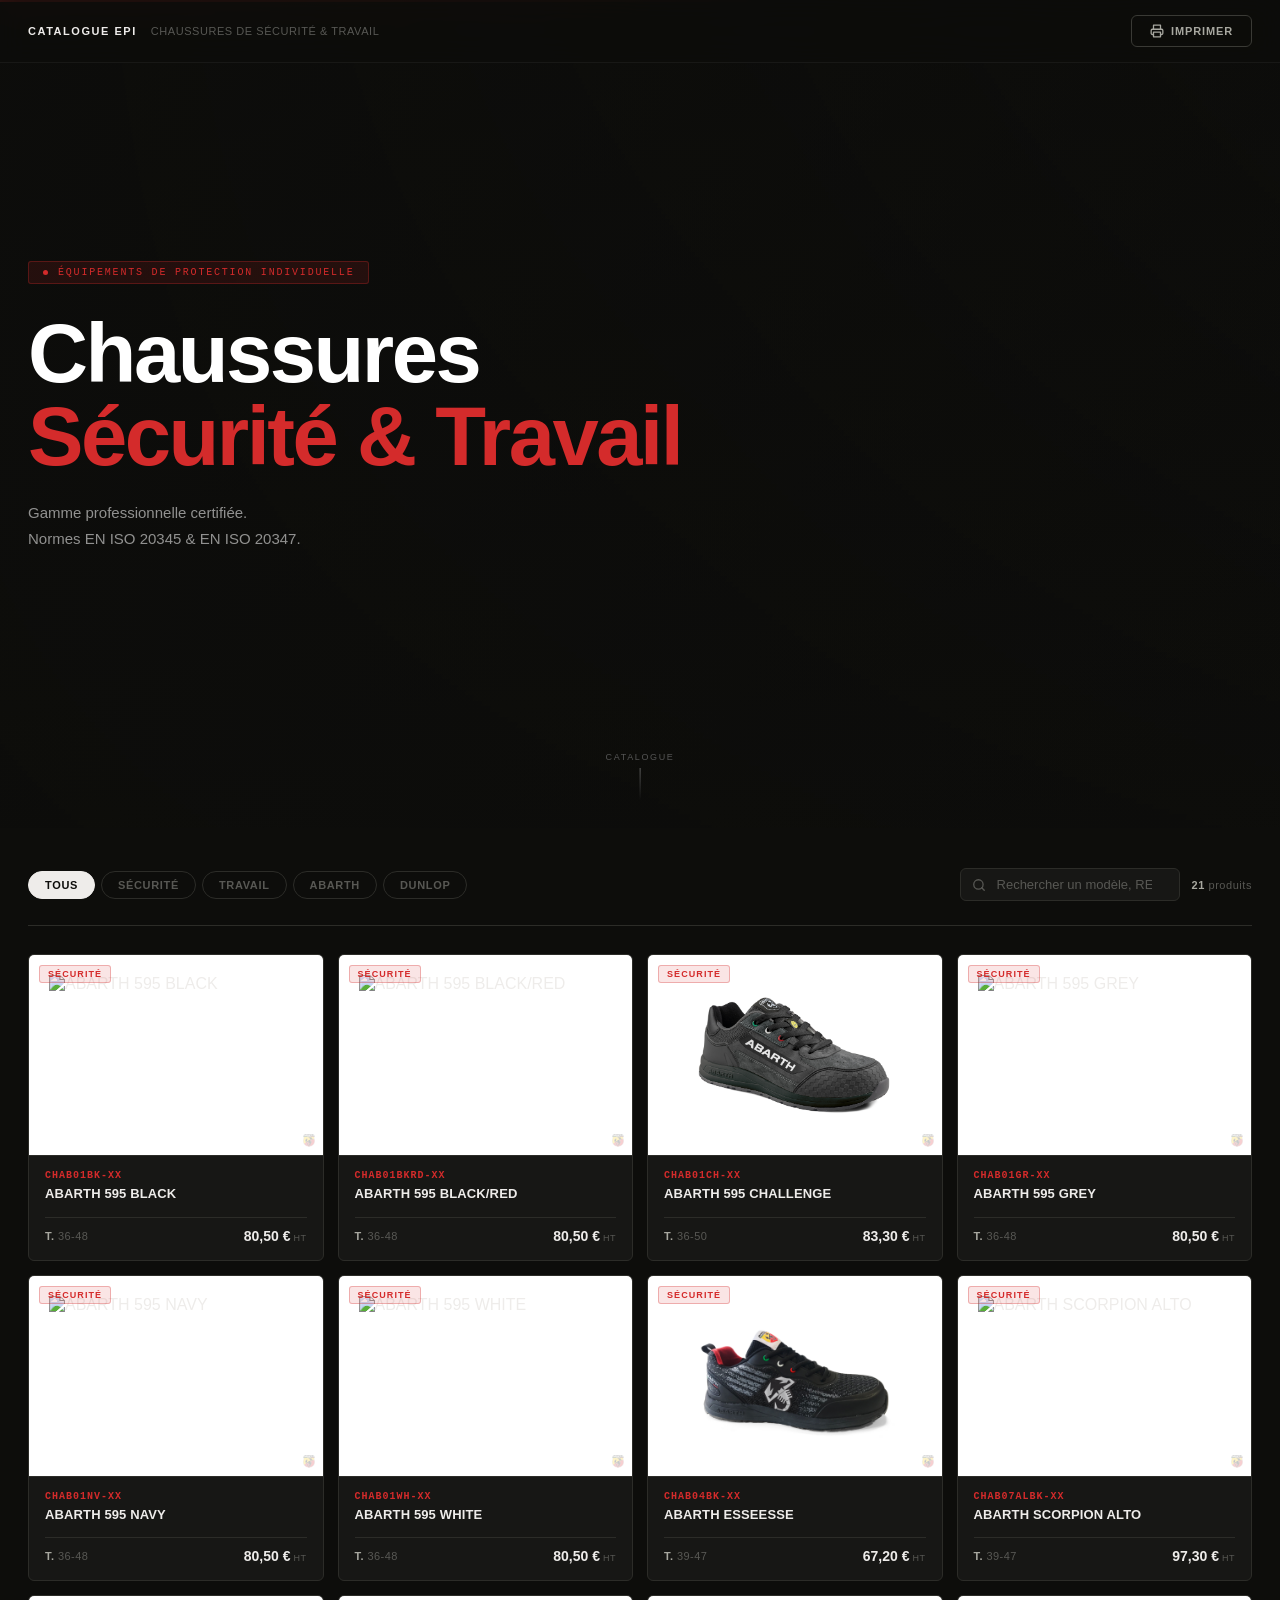
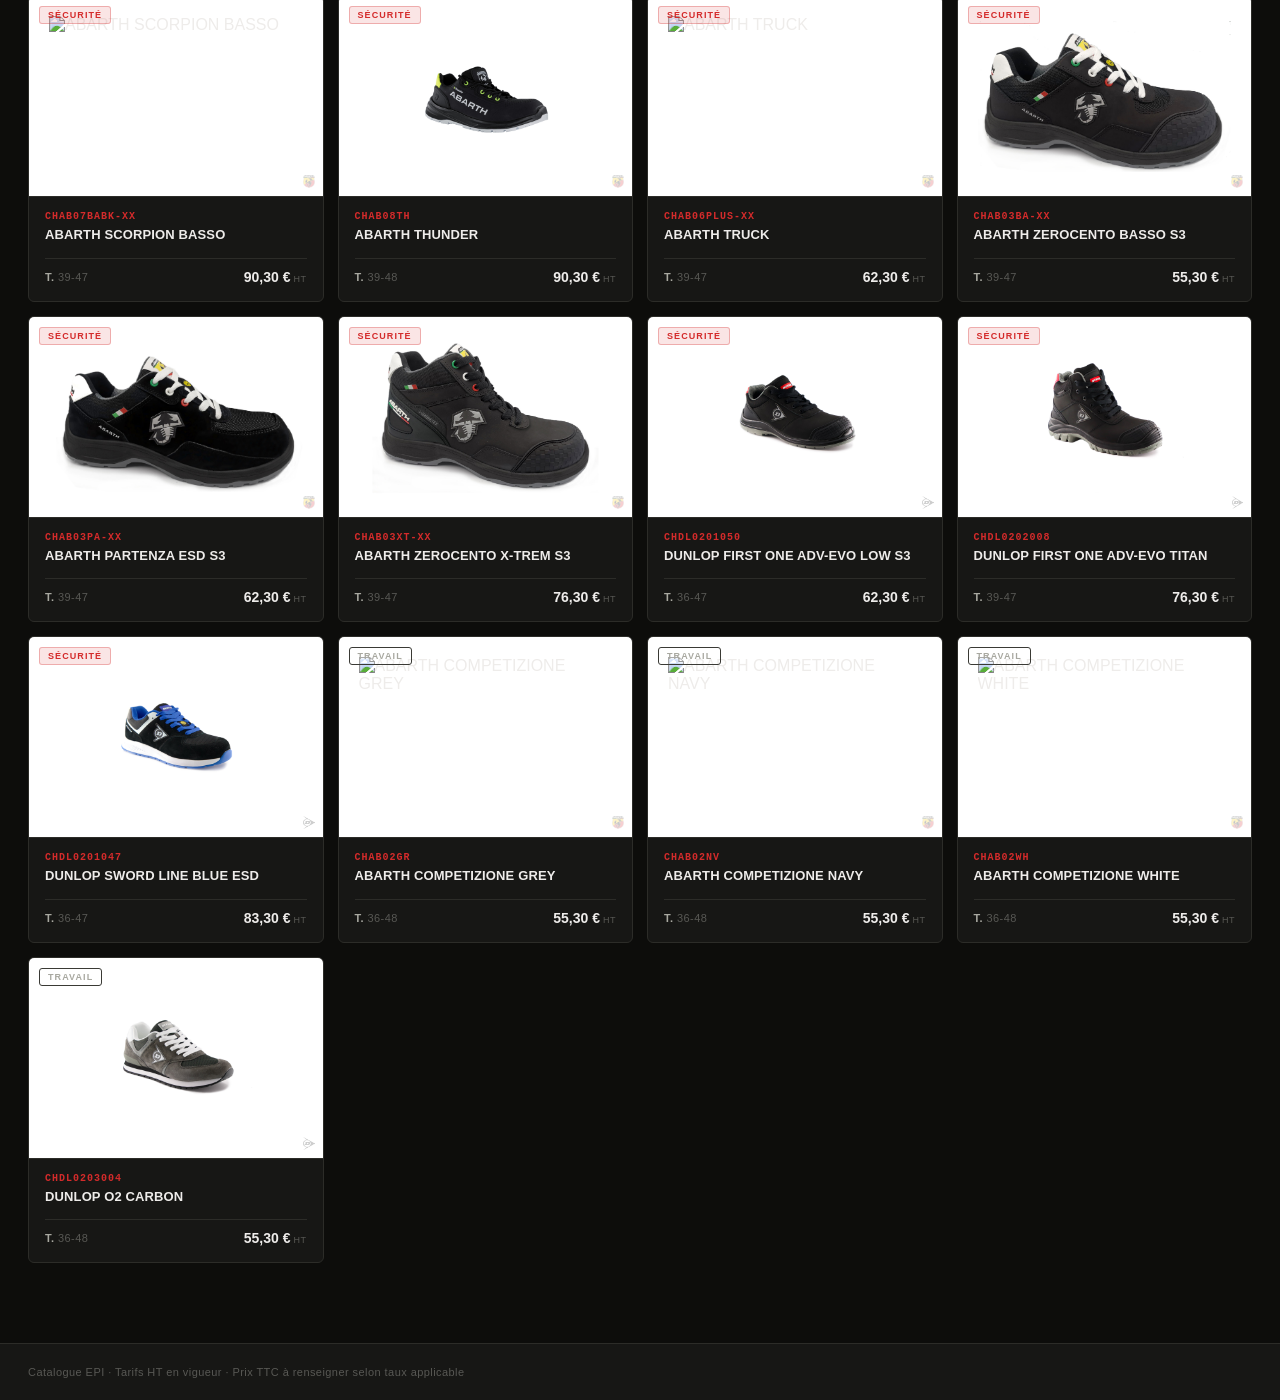
==== commit ca59152d: "Improve modal logos, mobile modal swipe, image consistency and responsive loader" ====
--- a/index.html
+++ b/index.html
@@ -17,6 +17,7 @@
       <div class="loader-logo-wrap">
         <img src="LOGO OFFICIEL AIROUTIL.png" alt="Airoutil">
       </div>
+      <p class="loader-subtitle">Catalogue EPI</p>
       <div class="loader-bar-wrap">
         <div class="loader-bar"></div>
       </div>
--- a/styles.css
+++ b/styles.css
@@ -50,7 +50,9 @@
 .loader-inner {
   position: relative; z-index: 2;
   display: flex; flex-direction: column;
-  align-items: center; gap: 28px;
+  align-items: center; gap: 20px;
+  padding: 0 24px;
+  width: 100%; max-width: 340px;
 }
 
 .loader-logo-wrap {
@@ -62,13 +64,20 @@
   to { opacity: 1; transform: translateY(0) scale(1); }
 }
 .loader-logo-wrap img {
-  height: 72px; width: auto;
+  height: 68px; width: auto; max-width: 220px;
   display: block;
   filter: drop-shadow(0 4px 24px rgba(0,0,0,0.60));
 }
 
+.loader-subtitle {
+  font-size: 10px; font-weight: 600; letter-spacing: 0.22em;
+  text-transform: uppercase; color: rgba(255,255,255,0.32);
+  opacity: 0; margin-top: -6px;
+  animation: loaderFadeIn 0.5s ease 0.75s forwards;
+}
+
 .loader-bar-wrap {
-  width: 120px; height: 1px;
+  width: 100px; height: 1px;
   background: rgba(255,255,255,0.10);
   border-radius: 1px; overflow: hidden;
   opacity: 0;
@@ -297,15 +306,16 @@
 }
 
 .card-img-wrap {
-  aspect-ratio: 4/3;
+  height: 200px;
   background: #fff;
   overflow: hidden;
   position: relative;
+  display: flex; align-items: center; justify-content: center;
 }
 .card-img-wrap .card-product-img {
   width: 100%; height: 100%;
   object-fit: contain;
-  padding: 16px;
+  padding: 20px;
   transition: transform 0.35s ease;
 }
 .card:hover .card-img-wrap .card-product-img { transform: scale(1.06); }
@@ -400,12 +410,16 @@
   display: flex; align-items: center; gap: 10px;
 }
 .modal-header-brand img {
-  height: 18px; width: auto; opacity: 0.55;
+  height: 22px; width: auto; max-width: 90px;
+  opacity: 0.80; object-fit: contain;
   filter: brightness(0) invert(1);
 }
 .modal-header-brand-name {
   font-size: 10px; font-weight: 700; letter-spacing: 0.12em;
   text-transform: uppercase; color: var(--text-muted);
+}
+.modal-header-right {
+  display: flex; align-items: center; gap: 6px;
 }
 .modal-close {
   width: 30px; height: 30px; border-radius: 50%;
@@ -415,6 +429,25 @@
 }
 .modal-close:hover { background: var(--red); color: #fff; }
 
+.modal-nav {
+  display: flex; align-items: center; gap: 2px;
+}
+.modal-nav-btn {
+  width: 28px; height: 28px; border-radius: 4px;
+  background: transparent; border: 1px solid var(--border);
+  display: flex; align-items: center; justify-content: center;
+  color: var(--text-muted); transition: all 0.15s;
+  flex-shrink: 0;
+}
+.modal-nav-btn:hover { border-color: var(--border-hi); color: var(--text-mid); background: var(--surface-hi); }
+.modal-nav-btn:disabled { opacity: 0.22; pointer-events: none; }
+
+.modal-nav-count {
+  font-size: 10px; color: var(--text-muted);
+  letter-spacing: 0.06em; padding: 0 6px;
+  white-space: nowrap;
+}
+
 .modal-body {
   display: grid; grid-template-columns: 1fr 1fr;
   overflow-y: auto; flex: 1;
@@ -422,10 +455,12 @@
 .modal-img-wrap {
   background: #fff;
   display: flex; align-items: center; justify-content: center;
-  padding: 32px; min-height: 300px;
+  padding: 36px; min-height: 300px;
 }
 .modal-img-wrap img {
-  max-height: 280px; width: 100%; object-fit: contain;
+  max-height: 260px; max-width: 100%;
+  width: auto; height: auto;
+  object-fit: contain;
 }
 
 .modal-info {
@@ -562,31 +597,12 @@
   #modal { max-height: 95vh; }
   .modal-body { grid-template-columns: 1fr; }
   #catalogue { padding: 28px 16px 60px; }
-
-  /* ── Mobile horizontal slider ── */
-  #product-grid {
-    display: flex;
-    flex-direction: row;
-    overflow-x: auto;
-    -webkit-overflow-scrolling: touch;
-    scroll-snap-type: x mandatory;
-    gap: 12px;
-    /* bleed to catalogue edges for edge-to-edge feel */
-    margin-left: -16px;
-    margin-right: -16px;
-    padding: 4px 16px 16px;
-    scrollbar-width: none;
-    -ms-overflow-style: none;
-  }
-  #product-grid::-webkit-scrollbar { display: none; }
-  #product-grid .card {
-    flex: 0 0 82%;
-    max-width: 320px;
-    scroll-snap-align: start;
-  }
-  #empty-state {
-    flex: 0 0 calc(100vw - 32px);
-  }
+  /* ── Grille catalogue mobile — vrai catalogue, pas de slider ── */
+  #product-grid { grid-template-columns: repeat(2, 1fr); gap: 10px; }
+  /* ── Loader mobile ── */
+  .loader-logo-wrap img { height: 52px; max-width: 180px; }
+  .loader-subtitle { font-size: 9px; letter-spacing: 0.18em; }
+  .loader-bar-wrap { width: 80px; }
 }
 
 @media (max-width: 360px) {
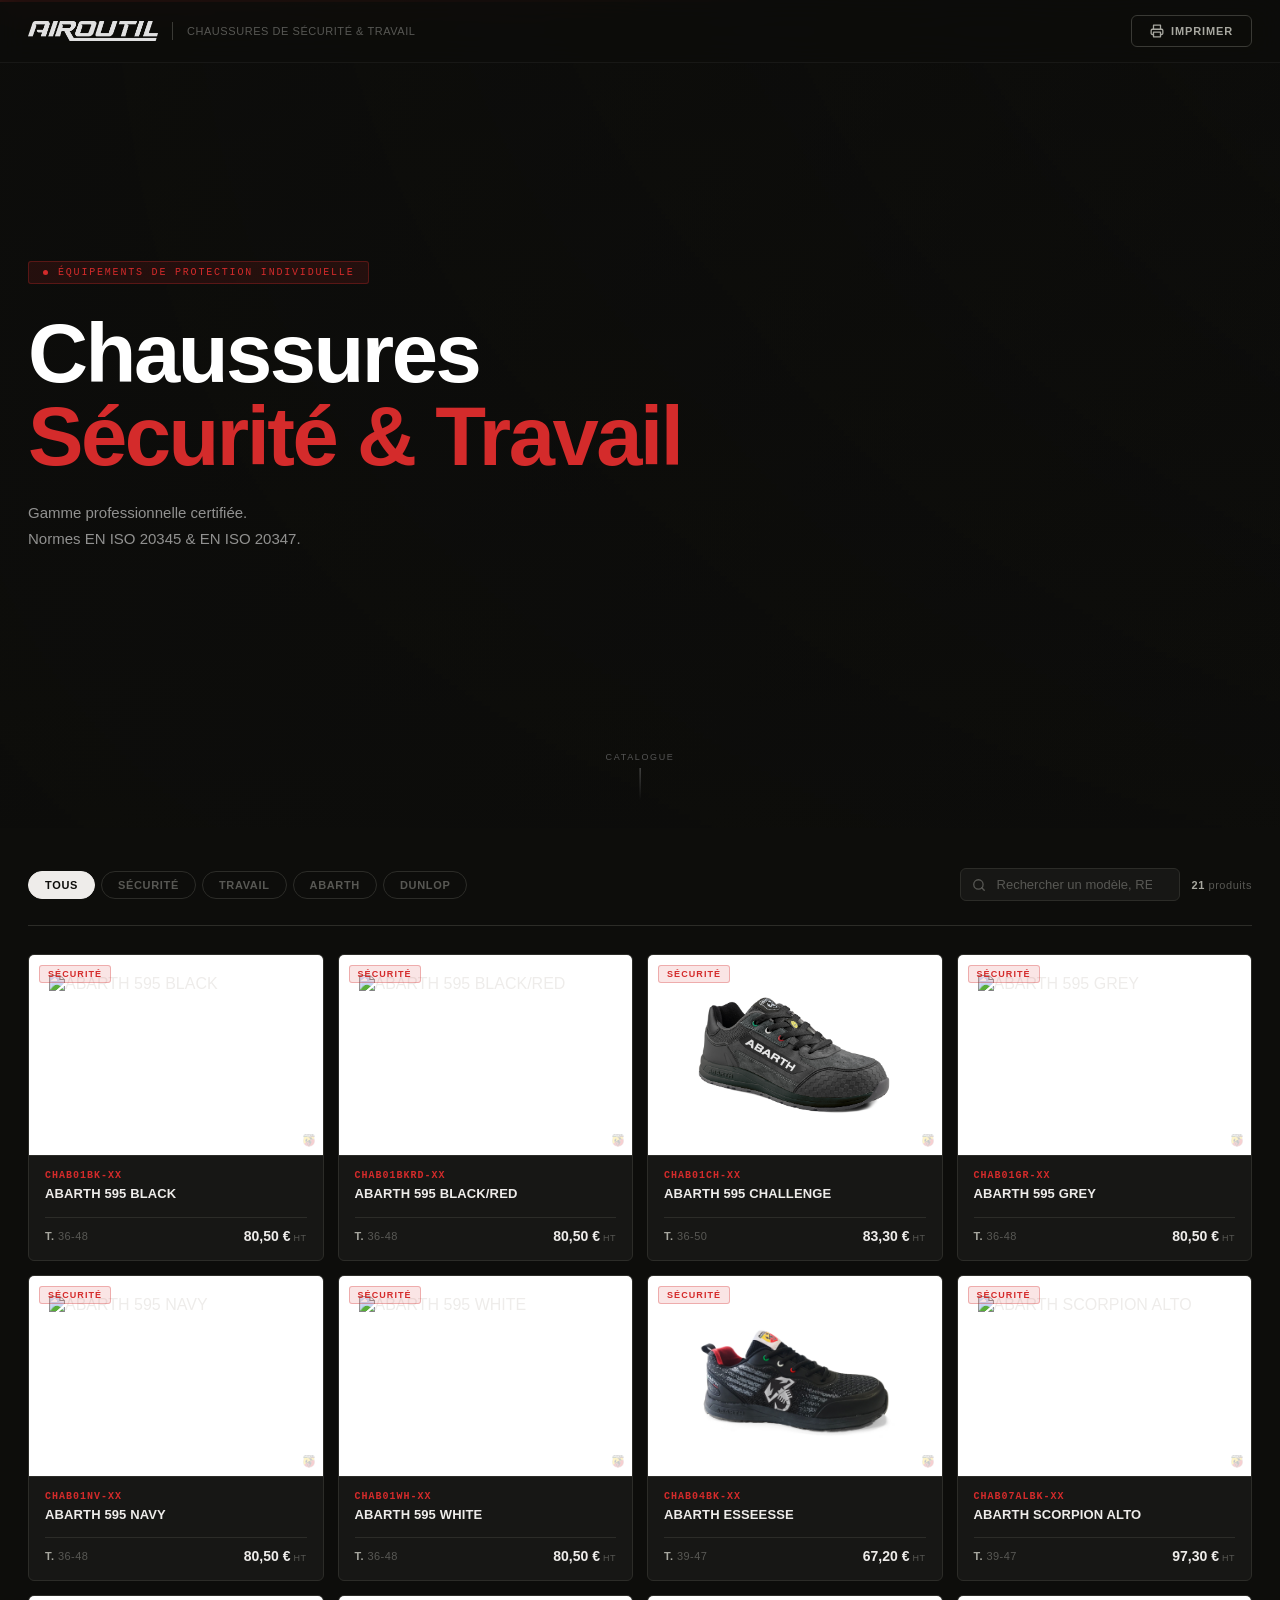
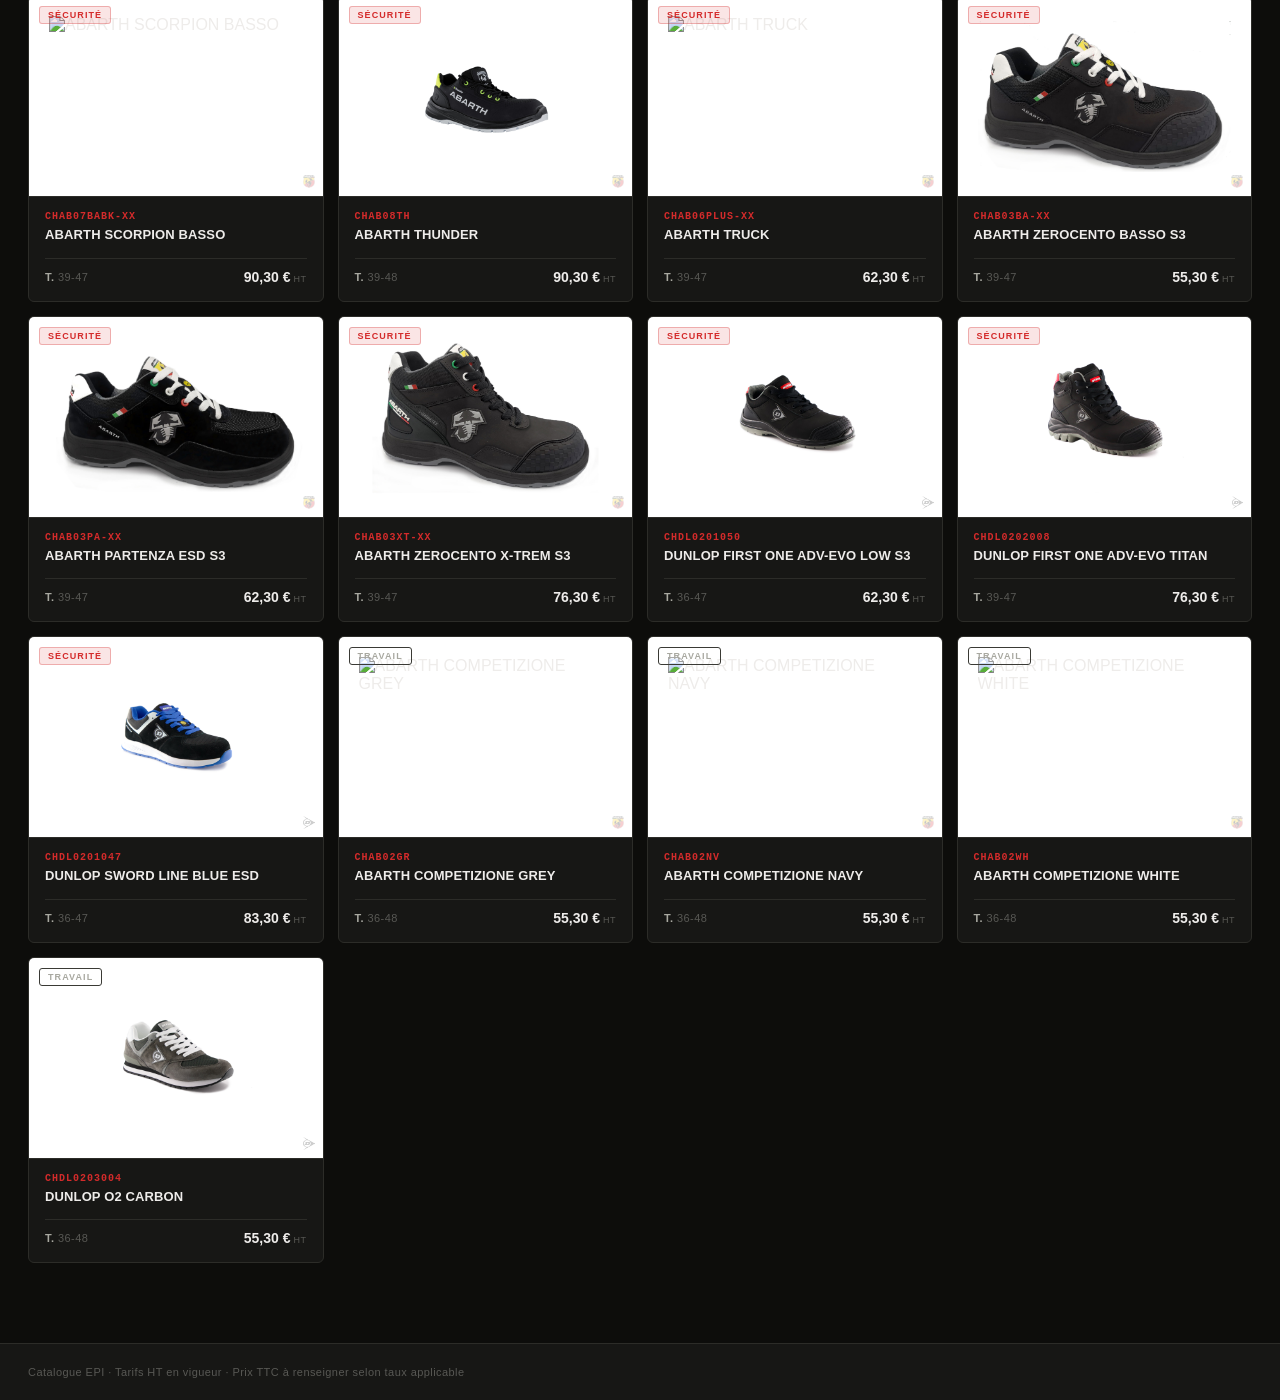
==== commit 00cbe7a7: "Fix Airoutil logo proportions and add logo to navbar" ====
--- a/index.html
+++ b/index.html
@@ -28,7 +28,8 @@
   <nav id="nav">
     <div class="nav-inner">
       <div class="nav-brand">
-        <span class="nav-brand-text">Catalogue EPI</span>
+        <img src="LOGO OFFICIEL AIROUTIL.png" alt="Airoutil" class="nav-logo" onerror="this.style.display='none'">
+        <span class="nav-brand-sep"></span>
         <span class="nav-tagline">Chaussures de sécurité &amp; travail</span>
       </div>
       <button class="nav-print" id="print-btn" aria-label="Imprimer le catalogue">
--- a/styles.css
+++ b/styles.css
@@ -64,8 +64,9 @@
   to { opacity: 1; transform: translateY(0) scale(1); }
 }
 .loader-logo-wrap img {
-  height: 68px; width: auto; max-width: 220px;
   display: block;
+  width: auto; height: auto;
+  max-width: 260px; max-height: 60px;
   filter: drop-shadow(0 4px 24px rgba(0,0,0,0.60));
 }
 
@@ -115,6 +116,14 @@
 .nav-brand-sep {
   width: 1px; height: 18px;
   background: var(--border-hi);
+}
+.nav-logo {
+  display: block;
+  width: auto; height: auto;
+  max-height: 28px; max-width: 130px;
+  filter: brightness(0) invert(1);
+  opacity: 0.88;
+  flex-shrink: 0;
 }
 .nav-brand-text {
   font-size: 11px; font-weight: 700; letter-spacing: 0.14em;
@@ -600,7 +609,7 @@
   /* ── Grille catalogue mobile — vrai catalogue, pas de slider ── */
   #product-grid { grid-template-columns: repeat(2, 1fr); gap: 10px; }
   /* ── Loader mobile ── */
-  .loader-logo-wrap img { height: 52px; max-width: 180px; }
+  .loader-logo-wrap img { max-width: 180px; max-height: 44px; }
   .loader-subtitle { font-size: 9px; letter-spacing: 0.18em; }
   .loader-bar-wrap { width: 80px; }
 }
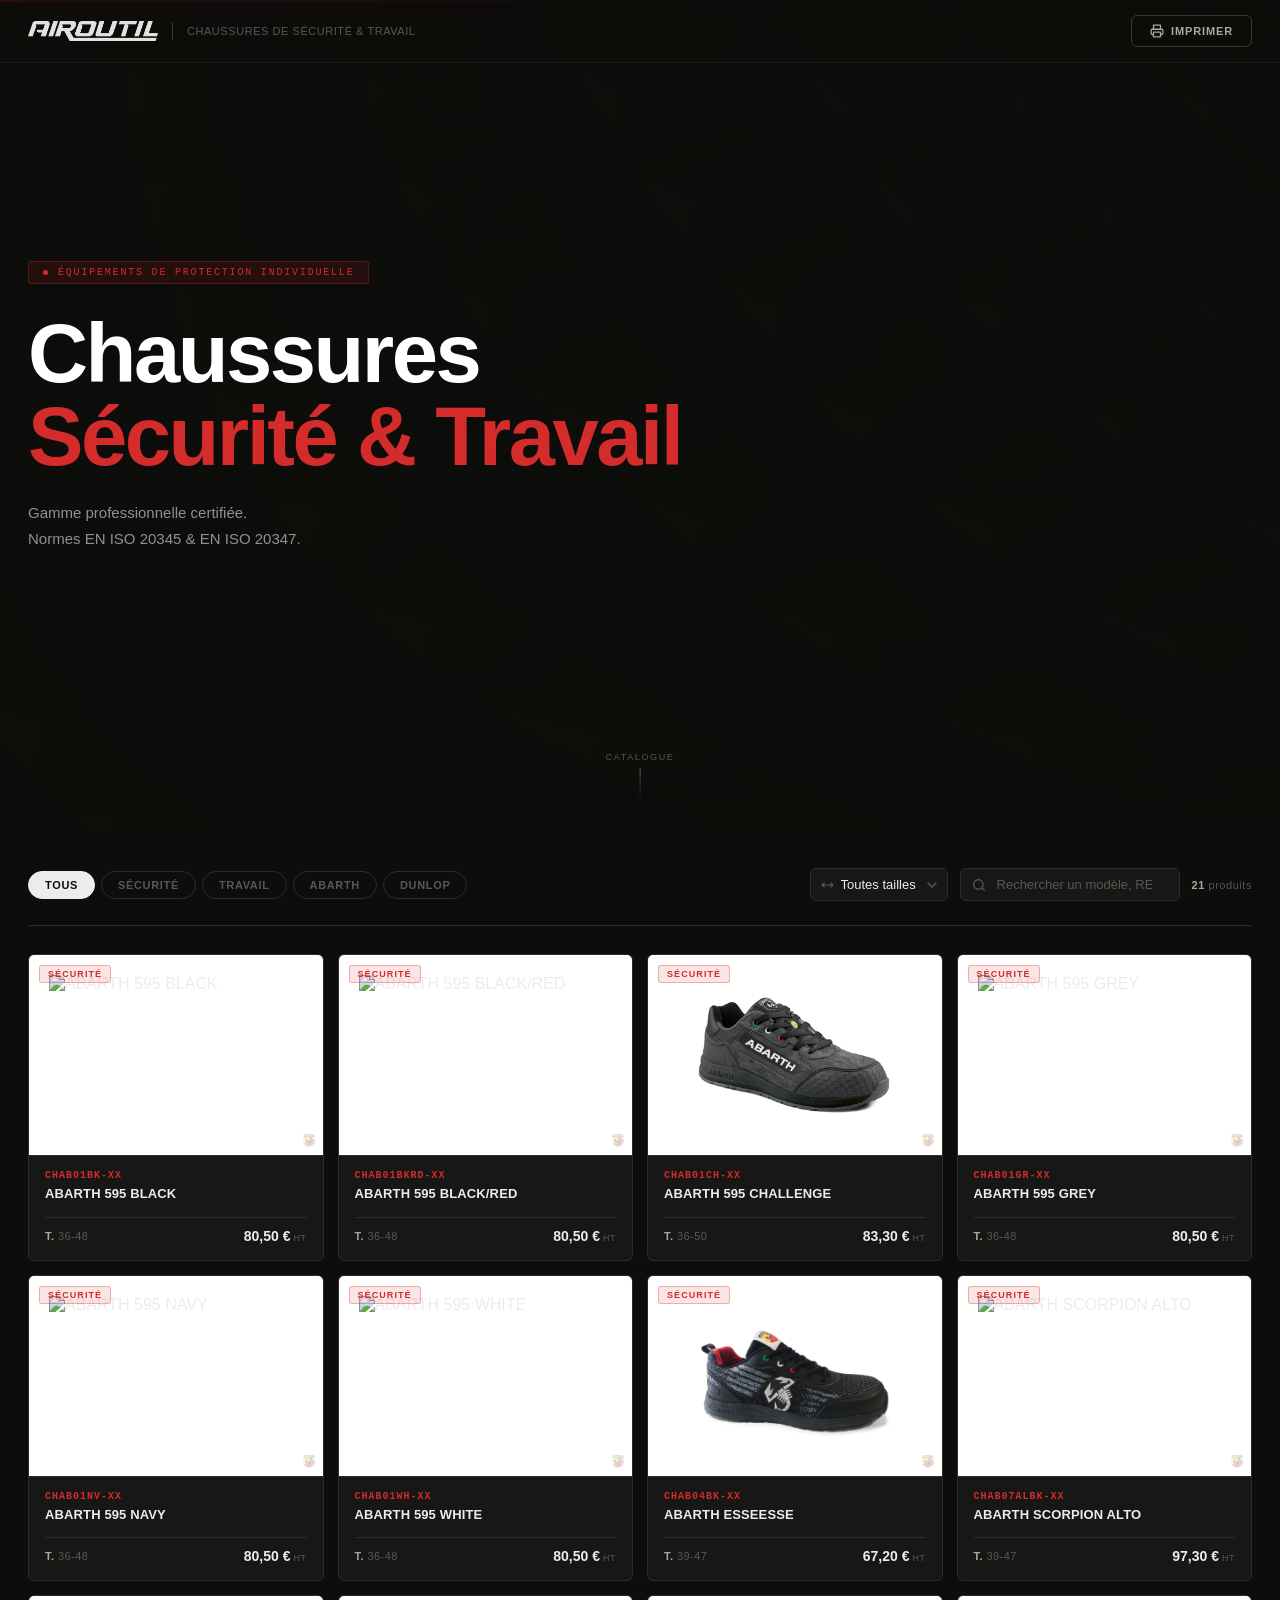
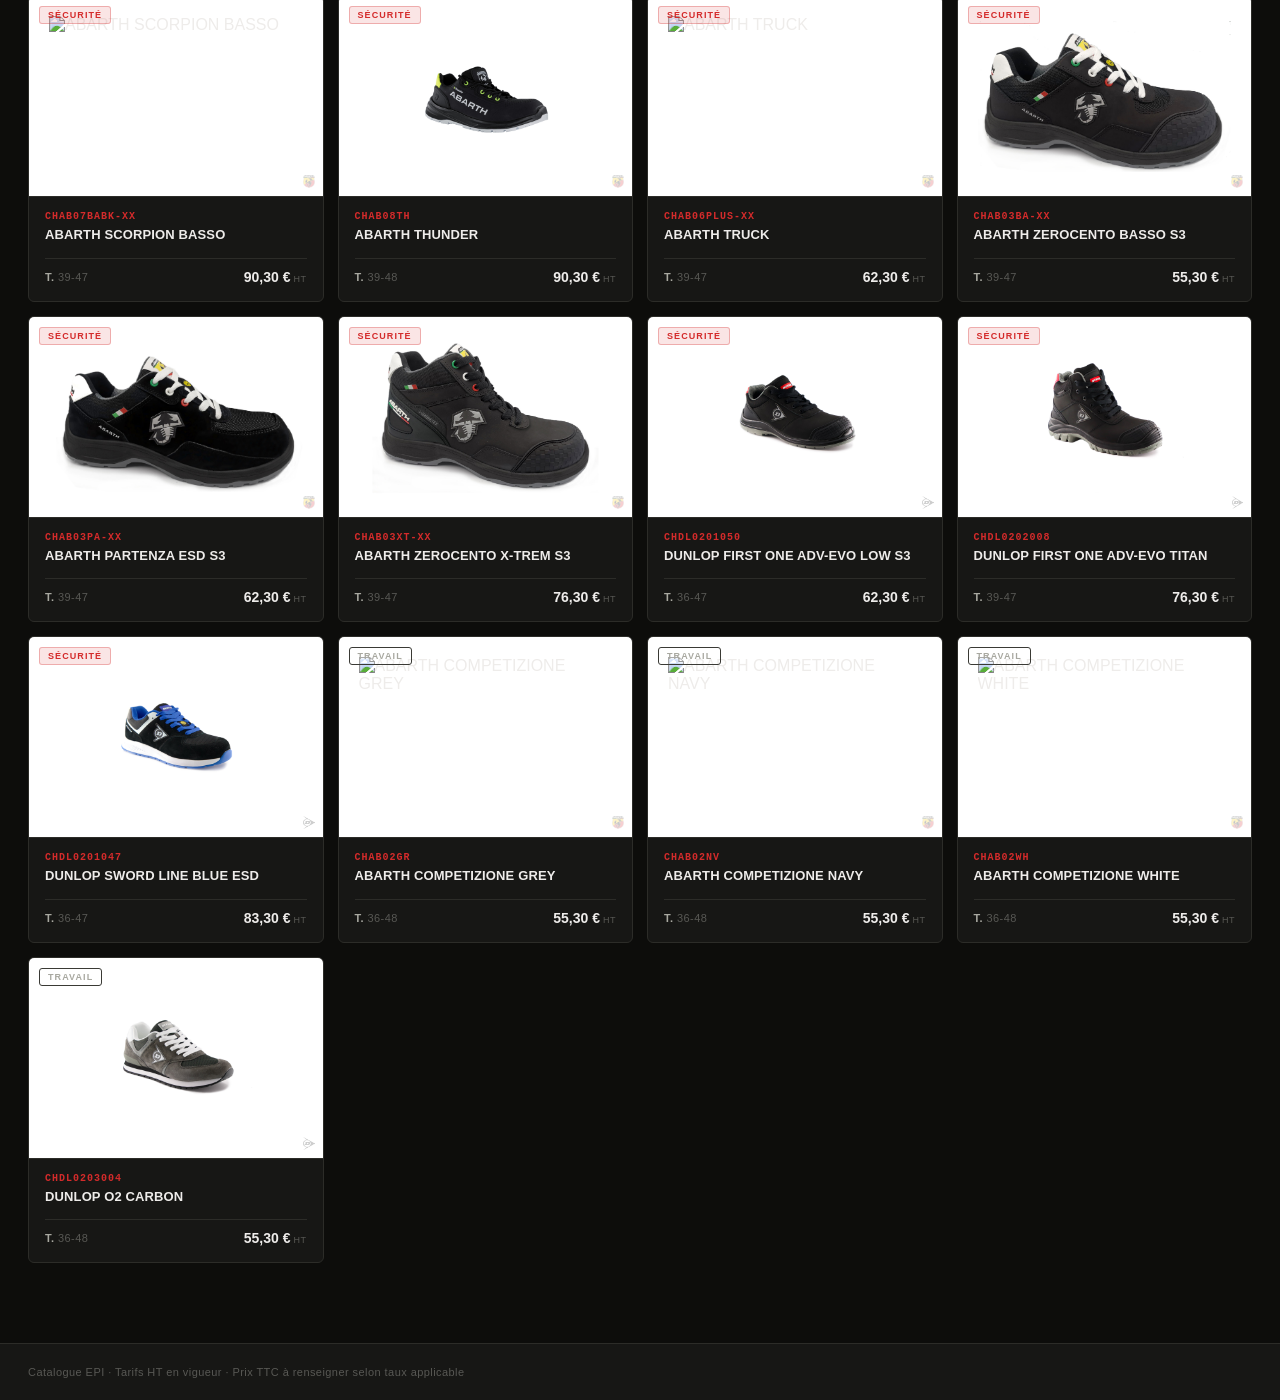
==== commit 7e5f8c5d: "Update catalogue website" ====
--- a/index.html
+++ b/index.html
@@ -81,6 +81,28 @@
         <button class="filter-btn" data-filter="abarth">ABARTH</button>
         <button class="filter-btn" data-filter="dunlop">DUNLOP</button>
       </div>
+      <div class="size-wrap">
+        <svg width="13" height="13" viewBox="0 0 24 24" fill="none" stroke="currentColor" stroke-width="2" stroke-linecap="round" stroke-linejoin="round">
+          <path d="M2 12h20M2 12l4-4M2 12l4 4M22 12l-4-4M22 12l-4 4"/>
+        </svg>
+        <select id="size-select" aria-label="Filtrer par pointure">
+          <option value="">Toutes tailles</option>
+          <option value="36">36</option>
+          <option value="37">37</option>
+          <option value="38">38</option>
+          <option value="39">39</option>
+          <option value="40">40</option>
+          <option value="41">41</option>
+          <option value="42">42</option>
+          <option value="43">43</option>
+          <option value="44">44</option>
+          <option value="45">45</option>
+          <option value="46">46</option>
+          <option value="47">47</option>
+          <option value="48">48</option>
+          <option value="50">50</option>
+        </select>
+      </div>
       <div class="search-wrap">
         <svg width="14" height="14" viewBox="0 0 24 24" fill="none" stroke="currentColor" stroke-width="2.2" stroke-linecap="round" stroke-linejoin="round">
           <circle cx="11" cy="11" r="8"/><line x1="21" y1="21" x2="16.65" y2="16.65"/>
--- a/styles.css
+++ b/styles.css
@@ -268,6 +268,27 @@
   border-color: var(--text);
 }
 
+.size-wrap {
+  position: relative; flex-shrink: 0;
+}
+.size-wrap svg {
+  position: absolute; left: 11px; top: 50%; transform: translateY(-50%);
+  color: var(--text-muted); pointer-events: none;
+}
+#size-select {
+  padding: 8px 30px 8px 30px; border-radius: var(--radius);
+  border: 1px solid var(--border); background: var(--surface);
+  font-size: 13px; color: var(--text); font-family: var(--font);
+  cursor: pointer; transition: border-color 0.15s;
+  appearance: none; -webkit-appearance: none;
+  background-image: url("data:image/svg+xml,%3Csvg xmlns='http://www.w3.org/2000/svg' width='10' height='6' viewBox='0 0 10 6'%3E%3Cpath d='M1 1l4 4 4-4' stroke='%23585854' stroke-width='1.5' fill='none' stroke-linecap='round' stroke-linejoin='round'/%3E%3C/svg%3E");
+  background-repeat: no-repeat;
+  background-position: right 10px center;
+}
+#size-select:focus { outline: none; border-color: var(--border-hi); background-color: var(--surface-hi); }
+#size-select option { background: var(--surface); color: var(--text); }
+#size-select.active { border-color: var(--text); color: var(--text); }
+
 .search-wrap {
   position: relative; flex-shrink: 0;
 }
@@ -419,9 +440,10 @@
   display: flex; align-items: center; gap: 10px;
 }
 .modal-header-brand img {
-  height: 22px; width: auto; max-width: 90px;
-  opacity: 0.80; object-fit: contain;
-  filter: brightness(0) invert(1);
+  width: auto; height: auto;
+  max-height: 24px; max-width: 100px;
+  object-fit: contain;
+  opacity: 0.90;
 }
 .modal-header-brand-name {
   font-size: 10px; font-weight: 700; letter-spacing: 0.12em;
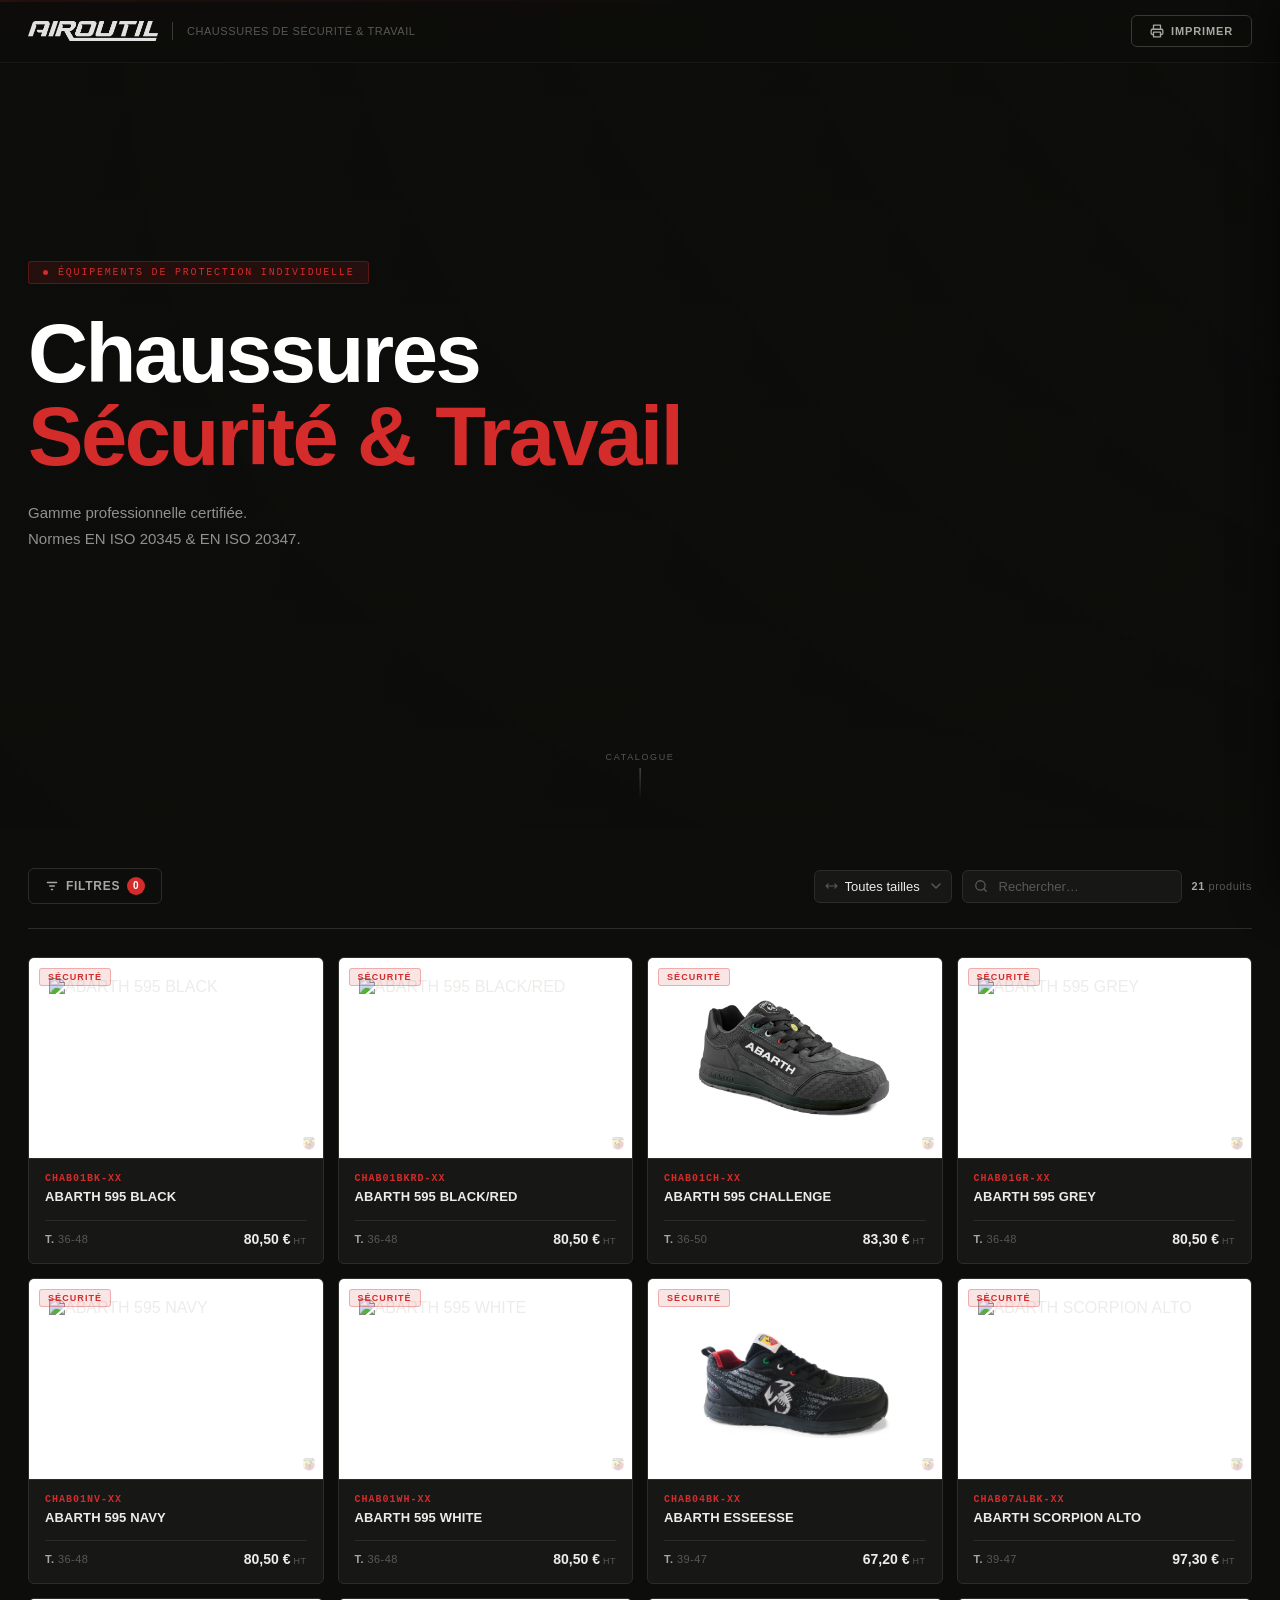
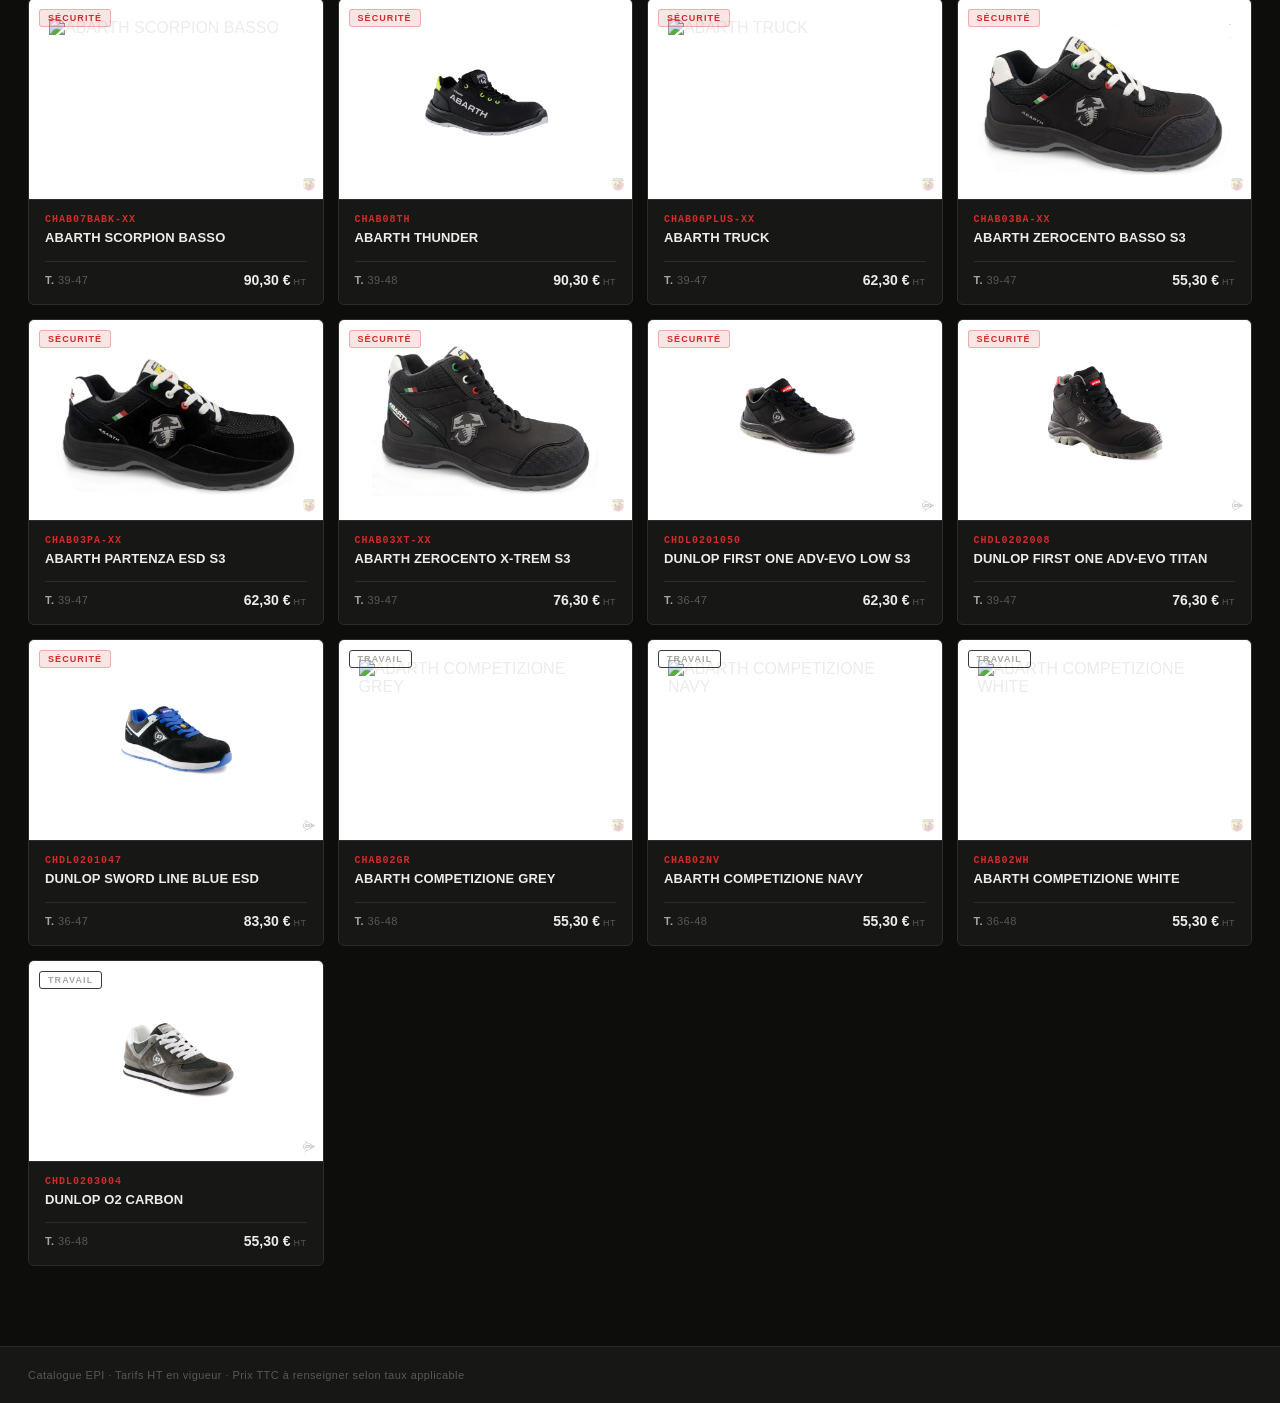
==== commit 743ef4ca: "Update catalogue website" ====
--- a/index.html
+++ b/index.html
@@ -74,48 +74,38 @@
 
     <!-- Toolbar -->
     <div class="catalogue-toolbar">
-      <div class="filter-group" role="group" aria-label="Filtrer par catégorie ou marque">
-        <button class="filter-btn active" data-filter="tous">Tous</button>
-        <button class="filter-btn" data-filter="securite">Sécurité</button>
-        <button class="filter-btn" data-filter="travail">Travail</button>
-        <button class="filter-btn" data-filter="abarth">ABARTH</button>
-        <button class="filter-btn" data-filter="dunlop">DUNLOP</button>
+      <div class="toolbar-left">
+        <button class="filter-toggle-btn" id="filter-toggle" aria-label="Ouvrir les filtres">
+          <svg width="14" height="14" viewBox="0 0 24 24" fill="none" stroke="currentColor" stroke-width="2.2" stroke-linecap="round" stroke-linejoin="round">
+            <line x1="4" y1="6" x2="20" y2="6"/><line x1="8" y1="12" x2="16" y2="12"/><line x1="11" y1="18" x2="13" y2="18"/>
+          </svg>
+          Filtres
+          <span class="filter-badge" id="filter-badge" hidden></span>
+        </button>
+        <div class="active-chips" id="active-chips"></div>
       </div>
-      <div class="size-wrap">
-        <svg width="13" height="13" viewBox="0 0 24 24" fill="none" stroke="currentColor" stroke-width="2" stroke-linecap="round" stroke-linejoin="round">
-          <path d="M2 12h20M2 12l4-4M2 12l4 4M22 12l-4-4M22 12l-4 4"/>
-        </svg>
-        <select id="size-select" aria-label="Filtrer par pointure">
-          <option value="">Toutes tailles</option>
-          <option value="36">36</option>
-          <option value="37">37</option>
-          <option value="38">38</option>
-          <option value="39">39</option>
-          <option value="40">40</option>
-          <option value="41">41</option>
-          <option value="42">42</option>
-          <option value="43">43</option>
-          <option value="44">44</option>
-          <option value="45">45</option>
-          <option value="46">46</option>
-          <option value="47">47</option>
-          <option value="48">48</option>
-          <option value="50">50</option>
-        </select>
+      <div class="toolbar-right">
+        <div class="size-wrap">
+          <svg width="13" height="13" viewBox="0 0 24 24" fill="none" stroke="currentColor" stroke-width="2" stroke-linecap="round" stroke-linejoin="round">
+            <path d="M2 12h20M2 12l4-4M2 12l4 4M22 12l-4-4M22 12l-4 4"/>
+          </svg>
+          <select id="size-select" aria-label="Filtrer par pointure">
+            <option value="">Toutes tailles</option>
+            <option value="36">36</option><option value="37">37</option><option value="38">38</option>
+            <option value="39">39</option><option value="40">40</option><option value="41">41</option>
+            <option value="42">42</option><option value="43">43</option><option value="44">44</option>
+            <option value="45">45</option><option value="46">46</option><option value="47">47</option>
+            <option value="48">48</option><option value="50">50</option>
+          </select>
+        </div>
+        <div class="search-wrap">
+          <svg width="14" height="14" viewBox="0 0 24 24" fill="none" stroke="currentColor" stroke-width="2.2" stroke-linecap="round" stroke-linejoin="round">
+            <circle cx="11" cy="11" r="8"/><line x1="21" y1="21" x2="16.65" y2="16.65"/>
+          </svg>
+          <input type="search" id="search-input" placeholder="Rechercher…" aria-label="Recherche produit" autocomplete="off">
+        </div>
+        <div class="count-label" id="count-label" aria-live="polite"></div>
       </div>
-      <div class="search-wrap">
-        <svg width="14" height="14" viewBox="0 0 24 24" fill="none" stroke="currentColor" stroke-width="2.2" stroke-linecap="round" stroke-linejoin="round">
-          <circle cx="11" cy="11" r="8"/><line x1="21" y1="21" x2="16.65" y2="16.65"/>
-        </svg>
-        <input
-          type="search"
-          id="search-input"
-          placeholder="Rechercher un modèle, REF…"
-          aria-label="Recherche produit"
-          autocomplete="off"
-        >
-      </div>
-      <div class="count-label" id="count-label" aria-live="polite"></div>
     </div>
 
     <!-- Grid -->
@@ -148,6 +138,48 @@
     </div>
   </footer>
 
+  <!-- ─── FILTER DRAWER ──────────────────────────────────────── -->
+  <div id="drawer-overlay" aria-hidden="true"></div>
+  <aside id="filter-drawer" aria-label="Filtres" role="dialog">
+    <div class="drawer-header">
+      <span class="drawer-title">Filtres</span>
+      <button class="drawer-close" id="drawer-close" aria-label="Fermer">
+        <svg width="14" height="14" viewBox="0 0 14 14" fill="none" stroke="currentColor" stroke-width="2" stroke-linecap="round">
+          <line x1="2" y1="2" x2="12" y2="12"/><line x1="12" y1="2" x2="2" y2="12"/>
+        </svg>
+      </button>
+    </div>
+    <div class="drawer-body">
+      <div class="drawer-section">
+        <div class="drawer-section-title">Catégorie</div>
+        <div class="drawer-options">
+          <button class="drawer-opt active" data-group="cat" data-value="">Toutes</button>
+          <button class="drawer-opt" data-group="cat" data-value="securite">Sécurité</button>
+          <button class="drawer-opt" data-group="cat" data-value="travail">Travail</button>
+        </div>
+      </div>
+      <div class="drawer-section">
+        <div class="drawer-section-title">Marque</div>
+        <div class="drawer-options">
+          <button class="drawer-opt active" data-group="brand" data-value="">Toutes</button>
+          <button class="drawer-opt" data-group="brand" data-value="abarth">ABARTH</button>
+          <button class="drawer-opt" data-group="brand" data-value="dunlop">DUNLOP</button>
+        </div>
+      </div>
+      <div class="drawer-section">
+        <div class="drawer-section-title">Type</div>
+        <div class="drawer-options">
+          <button class="drawer-opt active" data-group="type" data-value="">Tous</button>
+          <button class="drawer-opt" data-group="type" data-value="montante">Montantes</button>
+          <button class="drawer-opt" data-group="type" data-value="basse">Basses</button>
+        </div>
+      </div>
+    </div>
+    <div class="drawer-footer">
+      <button class="drawer-reset" id="drawer-reset">Réinitialiser les filtres</button>
+    </div>
+  </aside>
+
   <script src="data.js"></script>
   <script src="script.js"></script>
 </body>
--- a/styles.css
+++ b/styles.css
@@ -241,32 +241,136 @@
 }
 
 .catalogue-toolbar {
-  display: flex; align-items: center; flex-wrap: wrap; gap: 12px;
+  display: flex; align-items: center; justify-content: space-between;
+  flex-wrap: wrap; gap: 12px;
   margin-bottom: 28px;
   padding-bottom: 24px;
   border-bottom: 1px solid var(--border);
 }
-
-.filter-group {
-  display: flex; align-items: center; flex-wrap: wrap; gap: 6px;
-  flex: 1;
-}
-.filter-btn {
-  padding: 7px 16px; border-radius: 30px;
-  font-size: 11px; font-weight: 600; letter-spacing: 0.06em;
-  text-transform: uppercase;
+.toolbar-left {
+  display: flex; align-items: center; gap: 8px; flex-wrap: wrap; flex: 1;
+}
+.toolbar-right {
+  display: flex; align-items: center; gap: 10px; flex-shrink: 0; flex-wrap: wrap;
+}
+
+/* Filter toggle button */
+.filter-toggle-btn {
+  display: inline-flex; align-items: center; gap: 7px;
+  padding: 8px 16px; border-radius: var(--radius);
+  background: transparent; color: var(--text-mid);
+  border: 1px solid var(--border);
+  font-size: 12px; font-weight: 600; letter-spacing: 0.06em;
+  text-transform: uppercase; transition: all 0.15s; flex-shrink: 0;
+}
+.filter-toggle-btn:hover { border-color: var(--border-hi); color: var(--text); background: var(--surface-hi); }
+.filter-toggle-btn.has-active { border-color: var(--text); color: var(--text); }
+
+.filter-badge {
+  display: inline-flex; align-items: center; justify-content: center;
+  width: 18px; height: 18px; border-radius: 50%;
+  background: var(--red); color: #fff;
+  font-size: 10px; font-weight: 700; line-height: 1;
+}
+
+/* Active chips */
+.active-chips { display: flex; align-items: center; gap: 5px; flex-wrap: wrap; }
+.chip {
+  display: inline-flex; align-items: center; gap: 5px;
+  padding: 4px 10px 4px 10px; border-radius: 20px;
+  background: var(--surface-hi); border: 1px solid var(--border-hi);
+  font-size: 11px; font-weight: 600; letter-spacing: 0.04em;
+  color: var(--text-mid); white-space: nowrap;
+}
+.chip-remove {
+  display: flex; align-items: center; justify-content: center;
+  background: none; border: none; padding: 0;
+  color: var(--text-muted); cursor: pointer; transition: color 0.15s;
+  line-height: 1;
+}
+.chip-remove:hover { color: var(--red); }
+
+/* ─── DRAWER ─────────────────────────────────────────────────── */
+#drawer-overlay {
+  position: fixed; inset: 0; z-index: 300;
+  background: rgba(0,0,0,0);
+  pointer-events: none;
+  transition: background 0.30s ease;
+}
+#drawer-overlay.open { background: rgba(0,0,0,0.60); pointer-events: all; backdrop-filter: blur(4px); }
+
+#filter-drawer {
+  position: fixed; top: 0; right: 0; bottom: 0; z-index: 301;
+  width: 300px;
+  background: var(--surface);
+  border-left: 1px solid var(--border);
+  display: flex; flex-direction: column;
+  transform: translateX(100%);
+  transition: transform 0.32s cubic-bezier(0.22, 1, 0.36, 1);
+  box-shadow: -8px 0 40px rgba(0,0,0,0.45);
+}
+#filter-drawer.open { transform: translateX(0); }
+
+.drawer-header {
+  display: flex; align-items: center; justify-content: space-between;
+  padding: 18px 20px;
+  border-bottom: 1px solid var(--border);
+  flex-shrink: 0;
+}
+.drawer-title {
+  font-size: 12px; font-weight: 700; letter-spacing: 0.12em;
+  text-transform: uppercase; color: var(--text);
+}
+.drawer-close {
+  width: 28px; height: 28px; border-radius: 50%;
+  background: var(--border); display: flex; align-items: center; justify-content: center;
+  color: var(--text-mid); transition: background 0.15s, color 0.15s;
+}
+.drawer-close:hover { background: var(--red); color: #fff; }
+
+.drawer-body { flex: 1; overflow-y: auto; padding: 8px 0; }
+
+.drawer-section { padding: 16px 20px; }
+.drawer-section + .drawer-section { border-top: 1px solid var(--border); }
+
+.drawer-section-title {
+  font-size: 10px; font-weight: 700; letter-spacing: 0.14em;
+  text-transform: uppercase; color: var(--text-muted);
+  margin-bottom: 12px;
+}
+.drawer-options { display: flex; flex-direction: column; gap: 4px; }
+.drawer-opt {
+  width: 100%; text-align: left;
+  padding: 9px 12px; border-radius: var(--radius);
+  background: transparent; color: var(--text-mid);
+  border: 1px solid transparent;
+  font-size: 13px; font-weight: 500;
+  transition: all 0.14s; cursor: pointer;
+}
+.drawer-opt:hover { background: var(--surface-hi); color: var(--text); border-color: var(--border); }
+.drawer-opt.active {
+  background: var(--surface-hi); color: var(--text);
+  border-color: var(--border-hi); font-weight: 700;
+}
+.drawer-opt.active::before {
+  content: ''; display: inline-block;
+  width: 6px; height: 6px; border-radius: 50%;
+  background: var(--red); margin-right: 9px; vertical-align: middle;
+}
+
+.drawer-footer {
+  padding: 16px 20px;
+  border-top: 1px solid var(--border);
+  flex-shrink: 0;
+}
+.drawer-reset {
+  width: 100%; padding: 10px;
   background: transparent; color: var(--text-muted);
-  border: 1px solid var(--border);
-  transition: all 0.15s;
-}
-.filter-btn:hover {
-  border-color: var(--border-hi); color: var(--text-mid);
-  background: var(--surface-hi);
-}
-.filter-btn.active {
-  background: var(--text); color: var(--bg);
-  border-color: var(--text);
-}
+  border: 1px solid var(--border); border-radius: var(--radius);
+  font-size: 12px; font-weight: 600; letter-spacing: 0.06em;
+  text-transform: uppercase; transition: all 0.15s;
+}
+.drawer-reset:hover { border-color: var(--border-hi); color: var(--text); background: var(--surface-hi); }
 
 .size-wrap {
   position: relative; flex-shrink: 0;
@@ -410,24 +514,47 @@
 /* ─── MODAL ──────────────────────────────────────────────────── */
 #modal-overlay {
   position: fixed; inset: 0; z-index: 500;
-  background: rgba(0,0,0,0.75);
-  backdrop-filter: blur(8px);
+  background: rgba(0,0,0,0);
+  backdrop-filter: blur(0px);
   display: none; align-items: center; justify-content: center;
   padding: 20px;
-}
-#modal-overlay.open { display: flex; }
+  transition: background 0.32s ease, backdrop-filter 0.32s ease;
+}
+#modal-overlay.open {
+  display: flex;
+  background: rgba(0,0,0,0.78);
+  backdrop-filter: blur(14px) saturate(1.2);
+}
+/* Trick: force transition on open — use animation for initial display:flex */
+#modal-overlay.open { animation: overlayIn 0.32s ease forwards; }
+@keyframes overlayIn {
+  from { background: rgba(0,0,0,0); backdrop-filter: blur(0px); }
+  to   { background: rgba(0,0,0,0.78); backdrop-filter: blur(14px) saturate(1.2); }
+}
+#modal-overlay.closing { animation: overlayOut 0.28s ease forwards; }
+@keyframes overlayOut {
+  from { background: rgba(0,0,0,0.78); backdrop-filter: blur(14px); }
+  to   { background: rgba(0,0,0,0); backdrop-filter: blur(0px); }
+}
 
 #modal {
   background: var(--surface); border-radius: 10px;
   border: 1px solid var(--border);
   width: 100%; max-width: 740px; max-height: 90vh;
   overflow: hidden; display: flex; flex-direction: column;
-  box-shadow: var(--shadow-lg);
-  animation: modalIn 0.22s cubic-bezier(0.22, 1, 0.36, 1);
+  box-shadow: 0 32px 80px rgba(0,0,0,0.80), 0 8px 24px rgba(0,0,0,0.50);
+  animation: modalIn 0.36s cubic-bezier(0.22, 1, 0.36, 1);
 }
 @keyframes modalIn {
-  from { opacity: 0; transform: scale(0.96) translateY(10px); }
-  to   { opacity: 1; transform: none; }
+  from { opacity: 0; transform: scale(0.94) translateY(16px); }
+  to   { opacity: 1; transform: scale(1) translateY(0); }
+}
+#modal.closing {
+  animation: modalOut 0.24s cubic-bezier(0.4, 0, 1, 1) forwards;
+}
+@keyframes modalOut {
+  from { opacity: 1; transform: scale(1) translateY(0); }
+  to   { opacity: 0; transform: scale(0.96) translateY(8px); }
 }
 
 .modal-header {
@@ -621,8 +748,9 @@
   .nav-tagline, .nav-brand-sep { display: none; }
   #hero { min-height: 65vh; }
   .hero-content { padding: 90px 20px 60px; }
-  .catalogue-toolbar { flex-direction: column; align-items: stretch; }
-  .filter-group { justify-content: flex-start; }
+  .catalogue-toolbar { flex-direction: column; align-items: stretch; gap: 10px; }
+  .toolbar-left { width: 100%; }
+  .toolbar-right { width: 100%; justify-content: space-between; }
   .hero-logos img { height: 20px; }
   .footer-logos { display: none; }
   #modal { max-height: 95vh; }
@@ -634,6 +762,10 @@
   .loader-logo-wrap img { max-width: 180px; max-height: 44px; }
   .loader-subtitle { font-size: 9px; letter-spacing: 0.18em; }
   .loader-bar-wrap { width: 80px; }
+  /* ── Drawer mobile ── */
+  #filter-drawer { width: 85vw; }
+  #search-input { width: 100%; }
+  .search-wrap { flex: 1; }
 }
 
 @media (max-width: 360px) {
